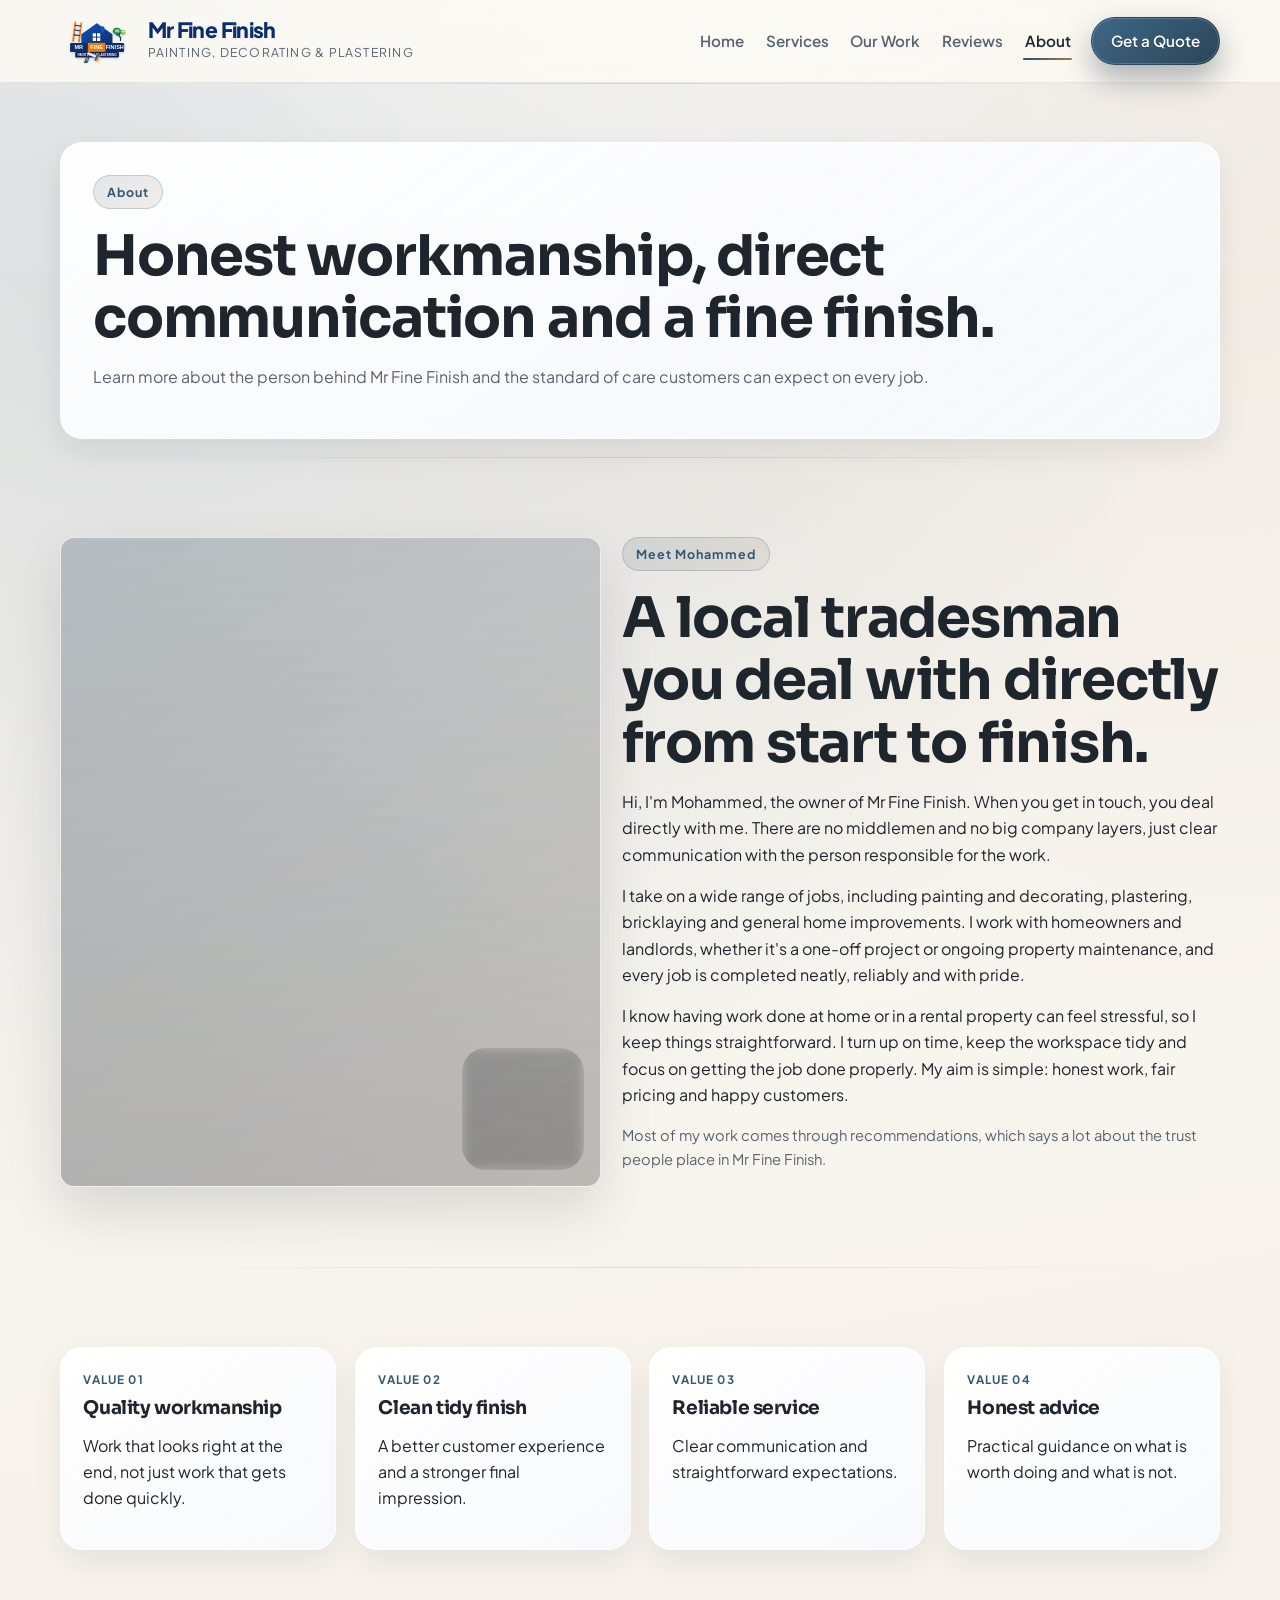
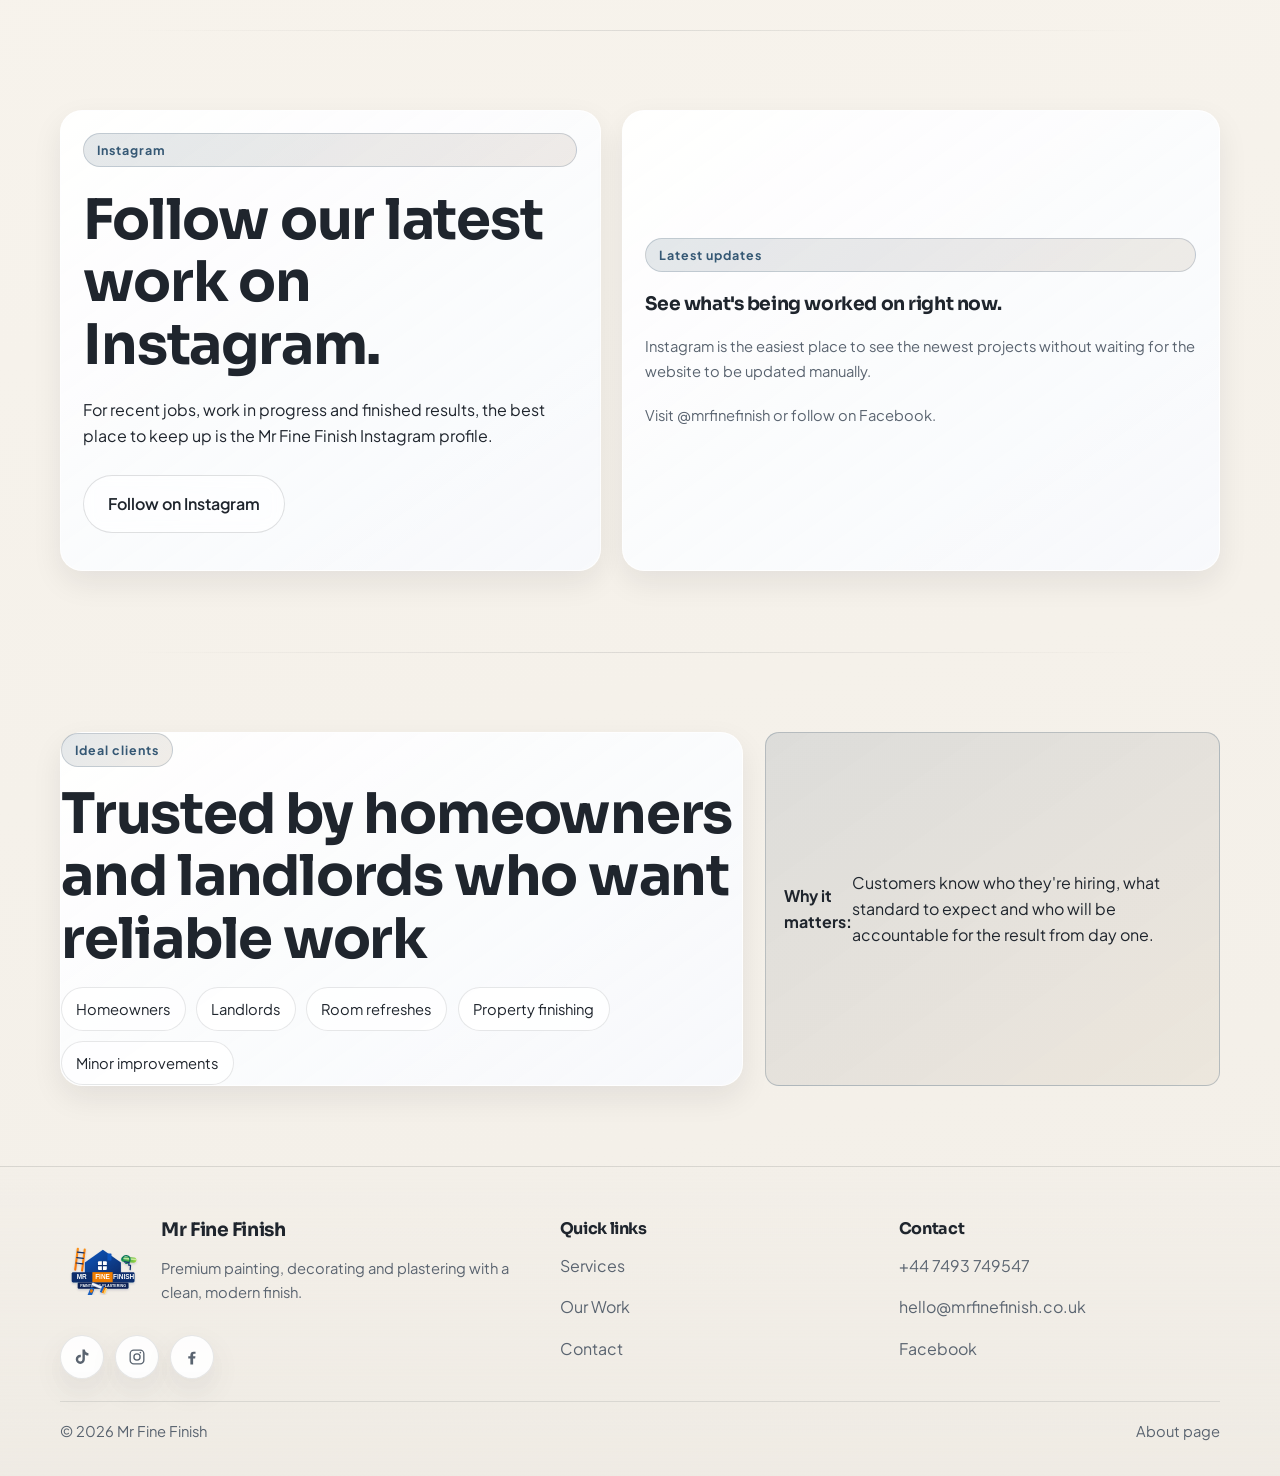
==== about.html @ 0e33746b "image, about, facebook" ====
<!DOCTYPE html>
<html lang="en-GB">
<head>
  <meta charset="UTF-8">
  <meta name="viewport" content="width=device-width, initial-scale=1.0">
  <title>About | Mr Fine Finish</title>
  <meta name="description" content="Meet Mohammed, the owner of Mr Fine Finish, and learn about the reliable, tidy approach behind the business.">
  <link rel="icon" href="assets/favicon.svg" type="image/svg+xml">
  <link rel="preconnect" href="https://fonts.googleapis.com">
  <link rel="preconnect" href="https://fonts.gstatic.com" crossorigin>
  <link href="https://fonts.googleapis.com/css2?family=Plus+Jakarta+Sans:wght@400;500;600;700;800&family=Sora:wght@600;700;800&display=swap" rel="stylesheet">
  <link rel="stylesheet" href="css/styles.css">
</head>
<body>
  <header class="topbar">
    <div class="container nav">
      <a class="brand" href="index.html"><img class="brand-logo" src="assets/logo-full.svg" alt="Mr Fine Finish logo"><span class="brand-copy"><span class="brand-mark" data-business-name>Mr Fine Finish</span><span class="brand-sub">Painting, decorating &amp; plastering</span></span></a>
      <button class="menu-toggle" data-menu-toggle aria-label="Open menu" aria-expanded="false">&#9776;</button>
      <nav class="nav-links" data-nav-links>
        <a href="index.html">Home</a>
        <a href="services.html">Services</a>
        <a href="work.html">Our Work</a>
        <a href="reviews.html">Reviews</a>
        <a class="active" href="about.html">About</a>
        <a class="button button-primary" href="contact.html">Get a Quote</a>
      </nav>
    </div>
  </header>

  <main>
    <section class="page-hero">
      <div class="container page-hero-panel hero-card">
        <div class="eyebrow">About</div>
        <h1>Honest workmanship, direct communication and a fine finish.</h1>
        <p>Learn more about the person behind Mr Fine Finish and the standard of care customers can expect on every job.</p>
      </div>
    </section>

    <section class="section">
      <div class="container split">
        <figure class="about-photo">
          <div class="about-photo-frame" role="img" aria-label="Mohammed from Mr Fine Finish working on an exterior property project"></div>
        </figure>
        <div>
          <div class="eyebrow">Meet Mohammed</div>
          <h2 class="display-title">A local tradesman you deal with directly from start to finish.</h2>
          <p>Hi, I&apos;m Mohammed, the owner of Mr Fine Finish. When you get in touch, you deal directly with me. There are no middlemen and no big company layers, just clear communication with the person responsible for the work.</p>
          <p>I take on a wide range of jobs, including painting and decorating, plastering, bricklaying and general home improvements. I work with homeowners and landlords, whether it&apos;s a one-off project or ongoing property maintenance, and every job is completed neatly, reliably and with pride.</p>
          <p>I know having work done at home or in a rental property can feel stressful, so I keep things straightforward. I turn up on time, keep the workspace tidy and focus on getting the job done properly. My aim is simple: honest work, fair pricing and happy customers.</p>
          <p class="small-text">Most of my work comes through recommendations, which says a lot about the trust people place in Mr Fine Finish.</p>
        </div>
      </div>
    </section>

    <section class="section">
      <div class="container grid-4">
        <article class="card"><div class="kicker">Value 01</div><h3>Quality workmanship</h3><p>Work that looks right at the end, not just work that gets done quickly.</p></article>
        <article class="card"><div class="kicker">Value 02</div><h3>Clean tidy finish</h3><p>A better customer experience and a stronger final impression.</p></article>
        <article class="card"><div class="kicker">Value 03</div><h3>Reliable service</h3><p>Clear communication and straightforward expectations.</p></article>
        <article class="card"><div class="kicker">Value 04</div><h3>Honest advice</h3><p>Practical guidance on what is worth doing and what is not.</p></article>
      </div>
    </section>

    <section class="section">
      <div class="container split">
        <div class="panel split-copy">
          <div class="eyebrow">Instagram</div>
          <h2 class="display-title">Follow our latest work on Instagram.</h2>
          <p>For recent jobs, work in progress and finished results, the best place to keep up is the Mr Fine Finish Instagram profile.</p>
          <p><a class="button button-secondary" data-instagram-link href="#" target="_blank" rel="noreferrer">Follow on Instagram</a></p>
        </div>
        <div class="panel split-copy">
          <div class="eyebrow">Latest updates</div>
          <h3>See what&apos;s being worked on right now.</h3>
          <p class="small-text">Instagram is the easiest place to see the newest projects without waiting for the website to be updated manually.</p>
          <p class="small-text"><a data-instagram-link href="#" target="_blank" rel="noreferrer">Visit @mrfinefinish</a> or <a data-facebook-link href="#" target="_blank" rel="noreferrer">follow on Facebook</a>.</p>
        </div>
      </div>
    </section>

    <section class="section">
      <div class="container split split-compact">
        <div class="panel">
          <div class="eyebrow">Ideal clients</div>
          <h2 class="display-title">Trusted by homeowners and landlords who want reliable work</h2>
          <div class="pill-list">
            <span class="pill">Homeowners</span>
            <span class="pill">Landlords</span>
            <span class="pill">Room refreshes</span>
            <span class="pill">Property finishing</span>
            <span class="pill">Minor improvements</span>
          </div>
        </div>
        <div class="notice notice-panel"><strong>Why it matters:</strong> Customers know who they&apos;re hiring, what standard to expect and who will be accountable for the result from day one.</div>
      </div>
    </section>
  </main>

  <footer class="footer">
    <div class="container">
      <div class="footer-grid">
        <div><div class="footer-brand"><img class="footer-logo" src="assets/logo-full.svg" alt="Mr Fine Finish logo"><div><h3 data-business-name>Mr Fine Finish</h3><p class="small-text" data-tagline></p></div></div><div class="footer-social" aria-label="Social media links"><a class="social-icon-link" data-tiktok-link href="#" target="_blank" rel="noreferrer" aria-label="TikTok"><svg viewBox="0 0 24 24" aria-hidden="true"><path d="M19.59 6.69a4.83 4.83 0 0 1-3.77-4.35V2h-3.2v13.15a2.89 2.89 0 1 1-2.89-2.89c.24 0 .47.03.69.08V9.07a6.08 6.08 0 0 0-.69-.04A6.09 6.09 0 1 0 15.82 15V8.54a8.04 8.04 0 0 0 4.77 1.57V6.9c-.34 0-.68-.07-1-.21Z"/></svg></a><a class="social-icon-link" data-instagram-link href="#" target="_blank" rel="noreferrer" aria-label="Instagram"><svg viewBox="0 0 24 24" aria-hidden="true"><path d="M7.75 2h8.5A5.76 5.76 0 0 1 22 7.75v8.5A5.76 5.76 0 0 1 16.25 22h-8.5A5.76 5.76 0 0 1 2 16.25v-8.5A5.76 5.76 0 0 1 7.75 2Zm-.2 1.8A3.75 3.75 0 0 0 3.8 7.55v8.9a3.75 3.75 0 0 0 3.75 3.75h8.9a3.75 3.75 0 0 0 3.75-3.75v-8.9a3.75 3.75 0 0 0-3.75-3.75h-8.9Zm8.95 1.35a1.1 1.1 0 1 1 0 2.2 1.1 1.1 0 0 1 0-2.2ZM12 7a5 5 0 1 1 0 10 5 5 0 0 1 0-10Zm0 1.8A3.2 3.2 0 1 0 12 15.2 3.2 3.2 0 0 0 12 8.8Z"/></svg></a><a class="social-icon-link" data-facebook-link href="#" target="_blank" rel="noreferrer" aria-label="Facebook"><svg viewBox="0 0 24 24" aria-hidden="true"><path d="M13.5 22v-8h2.7l.4-3h-3.1V9.1c0-.87.25-1.46 1.49-1.46H16.7V4.96c-.31-.04-1.36-.12-2.58-.12-2.55 0-4.29 1.56-4.29 4.42V11H7v3h2.83v8h3.67Z"/></svg></a></div></div>
        <div><h4>Quick links</h4><p><a href="services.html">Services</a></p><p><a href="work.html">Our Work</a></p><p><a href="contact.html">Contact</a></p></div>
        <div><h4>Contact</h4><p><a data-phone-link href="tel:+447493749547"><span data-phone-display></span></a></p><p><a data-email-link href="mailto:hello@mrfinefinish.co.uk"><span data-email></span></a></p><p><a data-facebook-link href="#" target="_blank" rel="noreferrer">Facebook</a></p></div>
      </div>
      <div class="footer-bottom"><span>&copy; <span data-current-year></span> <span data-business-name></span></span><span>About page</span></div>
    </div>
  </footer>
  <script src="js/site-data.js"></script>
  <script src="js/main.js"></script>
</body>
</html>
---- css/styles.css ----
:root {
  --bg: #f8f6f2;
  --bg-soft: #efebe4;
  --surface: rgba(255, 255, 255, 0.84);
  --surface-strong: #ffffff;
  --text: #1f252d;
  --muted: #5a6470;
  --line: rgba(31, 37, 45, 0.14);
  --line-strong: rgba(31, 37, 45, 0.24);
  --accent: #2f4e68;
  --accent-2: #9a7a55;
  --brand-blue: #0b2d6d;
  --brand-blue-bright: #0f57bf;
  --brand-orange: #ef7d00;
  --brand-green: #4ea647;
  --accent-soft: rgba(47, 78, 104, 0.12);
  --glow: rgba(47, 78, 104, 0.22);
  --shadow: 0 24px 54px rgba(23, 28, 35, 0.13);
  --shadow-soft: 0 12px 30px rgba(23, 28, 35, 0.08);
  --radius: 22px;
  --max: 1160px;
}

* { box-sizing: border-box; }

html { scroll-behavior: smooth; }

body {
  margin: 0;
  font-family: "Plus Jakarta Sans", "Segoe UI", Arial, sans-serif;
  color: var(--text);
  background:
    radial-gradient(circle at 10% 6%, rgba(47, 78, 104, 0.16), transparent 35%),
    radial-gradient(circle at 92% 2%, rgba(154, 122, 85, 0.12), transparent 30%),
    linear-gradient(170deg, #fcfaf7 0%, #f7f3ec 46%, #f3efe8 100%);
  line-height: 1.64;
  -webkit-font-smoothing: antialiased;
  text-rendering: optimizeLegibility;
  overflow-x: clip;
}

body::before {
  content: "";
  position: fixed;
  inset: -25% -5% auto;
  height: 55vh;
  background: radial-gradient(circle at 50% 0%, rgba(255, 255, 255, 0.65), rgba(255, 255, 255, 0));
  pointer-events: none;
  z-index: -1;
}

img { max-width: 100%; display: block; }

a {
  color: inherit;
  text-decoration: none;
  transition: color 0.22s ease;
}

a[href] {
  text-decoration-color: rgba(47, 78, 104, 0.48);
  text-underline-offset: 0.18em;
}

h1, h2, h3, h4 {
  margin: 0 0 0.9rem;
  line-height: 1.12;
  letter-spacing: -0.022em;
  font-family: "Sora", "Plus Jakarta Sans", "Segoe UI", Arial, sans-serif;
}

p { margin: 0 0 0.95rem; }

button,
.button {
  font: inherit;
  font-weight: 600;
  border: 0;
  cursor: pointer;
  border-radius: 999px;
  padding: 0.92rem 1.5rem;
  min-height: 48px;
  display: inline-flex;
  align-items: center;
  justify-content: center;
  gap: 0.48rem;
  position: relative;
  isolation: isolate;
  transition: transform 0.24s cubic-bezier(0.22, 1, 0.36, 1), background-color 0.22s ease, color 0.22s ease, border-color 0.22s ease, box-shadow 0.25s ease;
}

button::after,
.button::after {
  content: "";
  position: absolute;
  inset: 1px;
  border-radius: inherit;
  background: linear-gradient(145deg, rgba(255, 255, 255, 0.26), rgba(255, 255, 255, 0));
  opacity: 0;
  transition: opacity 0.25s ease;
  z-index: -1;
}

button:hover,
.button:hover {
  transform: translateY(-3px);
  box-shadow: 0 14px 26px rgba(16, 25, 42, 0.16);
}

button:hover::after,
.button:hover::after {
  opacity: 1;
}

button:active,
.button:active {
  transform: translateY(-1px);
}

button:focus-visible,
.button:focus-visible,
a:focus-visible,
input:focus-visible,
select:focus-visible,
textarea:focus-visible {
  outline: 2px solid var(--accent);
  outline-offset: 2px;
}

.button-primary {
  color: #f8fbff;
  background: linear-gradient(135deg, #355874 0%, #2f4e68 56%, #29445a 100%);
  box-shadow: 0 14px 30px rgba(47, 78, 104, 0.32);
}

.button-primary:hover {
  box-shadow: 0 18px 34px rgba(47, 78, 104, 0.4);
}

.button-secondary {
  color: var(--text);
  border: 1px solid var(--line);
  background: rgba(255, 255, 255, 0.66);
  backdrop-filter: blur(8px);
}

.button-secondary:hover {
  border-color: var(--line-strong);
  background: rgba(255, 255, 255, 0.94);
}

.container {
  width: min(calc(100% - 2rem), var(--max));
  margin: 0 auto;
}

.section {
  padding: 5rem 0;
  position: relative;
}

.section-tight { padding: 3.1rem 0; }

.section + .section::before,
.section-tight + .section::before,
.page-hero + .section::before {
  content: "";
  position: absolute;
  top: 0;
  left: 50%;
  transform: translateX(-50%);
  width: min(1040px, calc(100% - 2.25rem));
  height: 1px;
  background: linear-gradient(90deg, rgba(17, 24, 36, 0), rgba(17, 24, 36, 0.11), rgba(17, 24, 36, 0));
}

.eyebrow {
  display: inline-flex;
  align-items: center;
  padding: 0.35rem 0.8rem;
  border-radius: 999px;
  background: linear-gradient(135deg, rgba(47, 78, 104, 0.13), rgba(154, 122, 85, 0.13));
  border: 1px solid rgba(47, 78, 104, 0.2);
  color: #355874;
  font-size: 0.78rem;
  font-weight: 700;
  letter-spacing: 0.08em;
  margin-bottom: 1rem;
}

.section-head {
  max-width: 760px;
  margin-bottom: 2.35rem;
}

.section-head h1,
.section-head h2,
.page-hero h1,
.hero-copy h1,
.display-title {
  font-size: clamp(2.05rem, 5vw, 3.5rem);
}

.hero-copy h1 { font-size: clamp(2.3rem, 6vw, 4.2rem); }

.section-head p,
.hero-copy p,
.page-hero p,
.small-text {
  color: var(--muted);
}

.topbar {
  border-bottom: 1px solid rgba(17, 24, 36, 0.08);
  background: rgba(253, 250, 245, 0.82);
  backdrop-filter: blur(14px);
  position: sticky;
  top: 0;
  z-index: 30;
}

.nav {
  min-height: 82px;
  display: flex;
  align-items: center;
  justify-content: space-between;
  gap: 0.9rem;
  position: relative;
}

.brand {
  display: inline-flex;
  align-items: center;
  gap: 0.85rem;
}

.brand-logo {
  width: clamp(56px, 6vw, 74px);
  height: auto;
  flex: 0 0 auto;
}

.brand-copy {
  display: flex;
  flex-direction: column;
  gap: 0.15rem;
}

.brand-mark {
  font-size: 1.32rem;
  font-weight: 800;
  line-height: 1;
  letter-spacing: -0.03em;
  color: var(--brand-blue);
}

.brand-sub {
  color: var(--muted);
  font-size: 0.76rem;
  text-transform: uppercase;
  letter-spacing: 0.1em;
}

.nav-links {
  display: flex;
  align-items: center;
  gap: 1.15rem;
}

.nav-links .button-primary {
  padding-inline: 1.2rem;
  color: #fefefe;
  border: 1px solid rgba(23, 36, 50, 0.38);
  background: linear-gradient(140deg, #3f6786 0%, #34566f 52%, #2a455a 100%);
  box-shadow: 0 14px 30px rgba(24, 39, 53, 0.35), 0 0 0 1px rgba(255, 255, 255, 0.18) inset;
  text-shadow: 0 1px 1px rgba(10, 16, 24, 0.32);
  transition: transform 0.2s cubic-bezier(0.22, 1, 0.36, 1), background-color 0.18s ease, box-shadow 0.2s ease, border-color 0.18s ease;
}

.nav-links .button-primary:hover,
.nav-links .button-primary:focus-visible {
  border-color: rgba(23, 36, 50, 0.5);
  background: linear-gradient(140deg, #467293 0%, #39607b 55%, #2f4f67 100%);
  box-shadow: 0 18px 34px rgba(24, 39, 53, 0.42), 0 0 0 1px rgba(255, 255, 255, 0.24) inset;
}

.nav-links a {
  color: var(--muted);
  font-size: 0.95rem;
  font-weight: 600;
  padding: 0.3rem 0.1rem;
  position: relative;
}

.nav-links a:not(.button)::after,
.footer a::after,
.embed-note a::after {
  content: "";
  position: absolute;
  left: 0;
  right: 0;
  bottom: -0.1rem;
  height: 2px;
  border-radius: 999px;
  background: linear-gradient(90deg, var(--accent), var(--accent-2));
  transform: scaleX(0);
  transform-origin: left;
  transition: transform 0.28s cubic-bezier(0.22, 1, 0.36, 1);
}

.nav-links a:not(.button):hover::after,
.nav-links a.active:not(.button)::after,
.footer a:hover::after,
.embed-note a:hover::after {
  transform: scaleX(1);
}

.nav-links a:hover,
.nav-links a.active {
  color: var(--text);
}

.menu-toggle {
  display: none;
  background: rgba(255, 255, 255, 0.74);
  border: 1px solid var(--line);
  width: 46px;
  height: 46px;
  border-radius: 50%;
  font-size: 1.35rem;
}

.hero {
  padding: 4.25rem 0 3rem;
  position: relative;
}

.hero::after {
  content: "";
  position: absolute;
  inset: auto 0 -35px;
  height: 60px;
  background: linear-gradient(180deg, rgba(252, 249, 243, 0) 0%, rgba(243, 238, 230, 0.85) 100%);
  pointer-events: none;
}

.hero-grid {
  display: grid;
  gap: 1.35rem;
  grid-template-columns: 1.15fr 0.85fr;
  align-items: stretch;
}

.hero-card,
.panel,
.card,
.service-card,
.review-card,
.contact-card,
.stat-card,
.work-card,
.social-card {
  background: linear-gradient(145deg, rgba(255, 255, 255, 0.95), rgba(247, 250, 255, 0.84));
  border: 1px solid rgba(255, 255, 255, 0.75);
  border-radius: var(--radius);
  box-shadow: var(--shadow-soft);
  backdrop-filter: blur(10px);
  transition: transform 0.35s cubic-bezier(0.22, 1, 0.36, 1), box-shadow 0.35s ease, border-color 0.3s ease;
}

.panel,
.card,
.service-card,
.review-card,
.contact-card,
.stat-card,
.work-card,
.social-card,
.trust-item,
.notice {
  will-change: transform;
}

.panel:hover,
.card:hover,
.service-card:hover,
.review-card:hover,
.contact-card:hover,
.stat-card:hover,
.work-card:hover,
.social-card:hover,
.trust-item:hover {
  transform: translateY(-6px);
  box-shadow: var(--shadow);
  border-color: rgba(47, 78, 104, 0.28);
}

.hero-card { padding: clamp(1.5rem, 3vw, 2.6rem); }
.hero-copy { max-width: 680px; }

.hero-card-main {
  background:
    radial-gradient(circle at 90% 12%, rgba(15, 87, 191, 0.12), transparent 22%),
    linear-gradient(145deg, rgba(255, 255, 255, 0.97), rgba(247, 250, 255, 0.9));
}

.hero-actions {
  display: flex;
  flex-wrap: wrap;
  gap: 0.85rem;
  margin-top: 1.35rem;
}

.hero-meta {
  display: grid;
  grid-template-columns: repeat(3, 1fr);
  gap: 1rem;
  margin-top: 1.75rem;
}

.hero-meta div {
  padding-top: 0.95rem;
  border-top: 1px solid rgba(17, 24, 36, 0.09);
}

.hero-meta strong { display: block; font-size: 1rem; }

.hero-visual {
  overflow: hidden;
  min-height: 100%;
  padding: 1rem;
  position: relative;
}

.hero-visual::before {
  content: "";
  position: absolute;
  width: 220px;
  height: 220px;
  top: -84px;
  right: -68px;
  border-radius: 50%;
  background: radial-gradient(circle, rgba(47, 78, 104, 0.2), rgba(47, 78, 104, 0));
  pointer-events: none;
}

.hero-visual-inner {
  min-height: 100%;
  border-radius: calc(var(--radius) - 9px);
  padding: 1.2rem;
  background:
    linear-gradient(150deg, rgba(47, 78, 104, 0.22), rgba(154, 122, 85, 0.14) 42%, rgba(255, 255, 255, 0.45)),
    linear-gradient(145deg, #dce6ee 0%, #eef2f4 42%, #d8e0e6 100%);
  display: flex;
  flex-direction: column;
  justify-content: flex-end;
  position: relative;
  overflow: hidden;
}

.hero-brand-lockup {
  display: grid;
  gap: 1.2rem;
  align-content: end;
  min-height: 100%;
}

.hero-logo-frame {
  padding: clamp(1rem, 2vw, 1.35rem);
  border-radius: calc(var(--radius) - 8px);
  background: rgba(255, 255, 255, 0.76);
  border: 1px solid rgba(255, 255, 255, 0.72);
  box-shadow: 0 20px 38px rgba(11, 45, 109, 0.14);
}

.hero-logo {
  width: min(100%, 420px);
  margin: 0 auto;
}

.hero-visual-copy {
  display: grid;
  gap: 0.8rem;
  color: var(--brand-blue);
}

.hero-visual-copy p {
  margin: 0;
  color: rgba(11, 45, 109, 0.8);
}

.hero-highlights {
  display: flex;
  flex-wrap: wrap;
  gap: 0.6rem;
}

.hero-highlights span {
  padding: 0.52rem 0.82rem;
  border-radius: 999px;
  background: rgba(255, 255, 255, 0.84);
  border: 1px solid rgba(11, 45, 109, 0.11);
  font-size: 0.84rem;
  font-weight: 700;
}

.hero-visual-inner::after {
  content: "";
  position: absolute;
  inset: 0;
  background: linear-gradient(120deg, rgba(255, 255, 255, 0) 42%, rgba(255, 255, 255, 0.35) 52%, rgba(255, 255, 255, 0) 62%);
  transform: translateX(-120%);
  animation: sheen 11s ease-in-out infinite;
  pointer-events: none;
}

@keyframes sheen {
  0%, 72%, 100% { transform: translateX(-120%); }
  82% { transform: translateX(120%); }
}

.badge-row,
.trust-strip {
  display: grid;
  grid-template-columns: repeat(3, 1fr);
  gap: 1rem;
}

.stat-card,
.trust-item {
  padding: 1rem 1.1rem;
}

.trust-item strong,
.stat-card strong { display: block; margin-bottom: 0.25rem; }

.grid-3,
.grid-4,
.services-grid,
.reviews-grid,
.work-grid,
.contact-grid,
.social-grid {
  display: grid;
  gap: 1.18rem;
}

.grid-3,
.reviews-grid,
.social-grid { grid-template-columns: repeat(3, 1fr); }

.social-grid-two { grid-template-columns: repeat(2, 1fr); }

.grid-4,
.services-grid { grid-template-columns: repeat(4, 1fr); }

.work-grid { grid-template-columns: repeat(3, 1fr); }
.contact-grid { grid-template-columns: 0.95fr 1.05fr; }

.card,
.service-card,
.review-card,
.work-card,
.social-card,
.contact-card {
  padding: 1.4rem;
}

.card h3,
.service-card h3,
.review-card h3,
.contact-card h3,
.social-card h3 { margin-top: 0; }

.kicker {
  color: #355874;
  text-transform: uppercase;
  font-size: 0.73rem;
  font-weight: 700;
  letter-spacing: 0.1em;
  margin-bottom: 0.5rem;
}

.photo-placeholder,
.work-image {
  min-height: 260px;
  border-radius: calc(var(--radius) - 10px);
  background:
    linear-gradient(160deg, rgba(47, 78, 104, 0.22), rgba(154, 122, 85, 0.14), rgba(255, 255, 255, 0.16)),
    linear-gradient(145deg, #ced9e2 0%, #e8edf1 45%, #c4d0d9 100%);
  position: relative;
  overflow: hidden;
}

.photo-placeholder::before,
.work-image::before {
  content: "";
  position: absolute;
  inset: 0;
  background: linear-gradient(120deg, rgba(255, 255, 255, 0) 15%, rgba(255, 255, 255, 0.25) 50%, rgba(255, 255, 255, 0) 85%);
  transform: translateX(-130%);
  transition: transform 1.2s cubic-bezier(0.22, 1, 0.36, 1);
}

.photo-placeholder:hover::before,
.work-image:hover::before {
  transform: translateX(130%);
}

.photo-placeholder::after,
.work-image::after {
  content: "";
  position: absolute;
  inset: 12% auto auto 12%;
  width: 60%;
  height: 60%;
  border: 1px solid rgba(255, 255, 255, 0.52);
  border-radius: 20px;
}

.about-photo {
  margin: 0;
  height: 100%;
}

.about-photo-frame {
  min-height: 540px;
  height: 100%;
  border-radius: calc(var(--radius) - 8px);
  border: 1px solid rgba(255, 255, 255, 0.72);
  box-shadow: var(--shadow);
  background:
    linear-gradient(180deg, rgba(17, 24, 36, 0.08), rgba(17, 24, 36, 0.24)),
    linear-gradient(145deg, rgba(47, 78, 104, 0.18), rgba(154, 122, 85, 0.08)),
    url("../assets/about-mohammed.jpg");
  background-size: cover;
  background-position: 26% center;
  overflow: hidden;
  position: relative;
}

.about-photo-frame::after {
  content: "";
  position: absolute;
  inset: auto 1rem 1rem auto;
  width: 120px;
  height: 120px;
  border-radius: 24px;
  border: 1px solid rgba(255, 255, 255, 0.32);
  background: linear-gradient(145deg, rgba(255, 255, 255, 0.14), rgba(255, 255, 255, 0));
  backdrop-filter: blur(6px);
}

.split {
  display: grid;
  grid-template-columns: 0.95fr 1.05fr;
  gap: 1.35rem;
  align-items: center;
}

.split > .panel {
  height: 100%;
}

.split-copy {
  display: flex;
  flex-direction: column;
  justify-content: center;
  gap: 0.35rem;
  padding: 1.4rem;
}

.split-copy .button {
  align-self: flex-start;
  margin-top: 0.3rem;
}

.split-compact {
  grid-template-columns: 1.2fr 0.8fr;
  align-items: stretch;
}

.notice-panel {
  min-height: 100%;
  display: flex;
  align-items: center;
}

.embed-box {
  padding: 1rem;
  border: 1px dashed rgba(17, 24, 36, 0.18);
  border-radius: calc(var(--radius) - 8px);
  background: rgba(255, 255, 255, 0.7);
  min-height: 120px;
  transition: border-color 0.25s ease, background-color 0.25s ease;
}

.panel:hover .embed-box,
.social-card:hover .embed-box {
  border-color: rgba(47, 78, 104, 0.34);
  background: rgba(255, 255, 255, 0.92);
}

.embed-box iframe,
.embed-box blockquote,
.embed-box div {
  max-width: 100% !important;
}

.embed-note {
  font-size: 0.9rem;
  color: var(--muted);
  margin-top: 0.75rem;
  position: relative;
}

.embed-note a {
  position: relative;
}

.instagram-feed {
  display: grid;
  gap: 0.85rem;
}

.instagram-feed .instagram-media {
  margin: 0 auto !important;
  max-width: 540px !important;
  min-width: 0 !important;
  width: 100% !important;
}

[data-instagram-fallback][hidden] {
  display: none !important;
}

.fallback-grid {
  display: grid;
  gap: 0.9rem;
  grid-template-columns: repeat(3, 1fr);
  margin-top: 1rem;
}

.fallback-card {
  background: rgba(247, 251, 255, 0.88);
  border: 1px solid rgba(17, 24, 36, 0.08);
  border-radius: 16px;
  padding: 0.95rem;
}

.list-clean {
  list-style: none;
  padding: 0;
  margin: 1rem 0 0;
}

.list-clean li {
  padding: 0.55rem 0;
  border-bottom: 1px solid rgba(17, 24, 36, 0.08);
}

.pill-list {
  display: flex;
  gap: 0.65rem;
  flex-wrap: wrap;
  margin-top: 1rem;
}

.pill {
  border: 1px solid rgba(17, 24, 36, 0.1);
  border-radius: 999px;
  padding: 0.56rem 0.9rem;
  font-size: 0.92rem;
  background: rgba(255, 255, 255, 0.85);
  transition: transform 0.25s ease, border-color 0.25s ease, background-color 0.25s ease;
}

.pill:hover {
  transform: translateY(-2px);
  border-color: rgba(47, 78, 104, 0.32);
  background: rgba(255, 255, 255, 1);
}

.page-hero {
  padding: 3.7rem 0 1.15rem;
  position: relative;
}

.page-hero::before {
  content: "";
  position: absolute;
  inset: 0 auto auto 50%;
  transform: translateX(-50%);
  width: min(860px, calc(100% - 2rem));
  height: 1px;
  background: linear-gradient(90deg, rgba(17, 24, 36, 0), rgba(17, 24, 36, 0.12), rgba(17, 24, 36, 0));
}

.page-hero-panel { padding: 2rem; }

.quote-band {
  padding: 2.4rem;
  text-align: center;
  background:
    radial-gradient(circle at 15% 20%, rgba(47, 78, 104, 0.14), transparent 35%),
    radial-gradient(circle at 85% 25%, rgba(154, 122, 85, 0.12), transparent 35%),
    linear-gradient(145deg, rgba(255, 255, 255, 0.96), rgba(248, 244, 238, 0.9));
}

.form {
  display: grid;
  gap: 0.95rem;
}

.form-row {
  display: grid;
  gap: 0.95rem;
  grid-template-columns: repeat(2, 1fr);
}

label {
  display: grid;
  gap: 0.45rem;
  font-weight: 600;
  font-size: 0.95rem;
}

input,
textarea,
select {
  width: 100%;
  border-radius: 14px;
  border: 1px solid rgba(17, 24, 36, 0.14);
  padding: 0.9rem 0.95rem;
  font: inherit;
  background: #fff;
  transition: border-color 0.2s ease, box-shadow 0.2s ease;
}

input:hover,
textarea:hover,
select:hover {
  border-color: rgba(17, 24, 36, 0.24);
}

input:focus,
textarea:focus,
select:focus {
  border-color: rgba(47, 78, 104, 0.48);
  box-shadow: 0 0 0 3px rgba(47, 78, 104, 0.16);
}

textarea {
  min-height: 150px;
  resize: vertical;
}

.small-text { font-size: 0.92rem; }

.footer {
  padding: 3.35rem 0 2.05rem;
  border-top: 1px solid rgba(17, 24, 36, 0.1);
  background: linear-gradient(180deg, rgba(242, 238, 232, 0.45), rgba(238, 234, 227, 0.82));
}

.footer-grid {
  display: grid;
  gap: 1.1rem;
  grid-template-columns: 1.2fr 0.8fr 0.8fr;
}

.footer h3,
.footer h4 { margin-top: 0; }

.footer-brand {
  display: flex;
  align-items: center;
  gap: 0.95rem;
}

.footer-logo {
  width: 86px;
  height: auto;
  flex: 0 0 auto;
}

.footer a {
  color: var(--muted);
  position: relative;
}

.footer a:hover { color: var(--text); }

.footer-social {
  display: flex;
  gap: 0.7rem;
  margin-top: 1rem;
}

.social-icon-link {
  width: 44px;
  height: 44px;
  border-radius: 50%;
  border: 1px solid rgba(17, 24, 36, 0.1);
  background: rgba(255, 255, 255, 0.9);
  display: inline-flex;
  align-items: center;
  justify-content: center;
  color: var(--brand-blue);
  box-shadow: var(--shadow-soft);
  transition: transform 0.25s ease, border-color 0.25s ease, background-color 0.25s ease, box-shadow 0.25s ease;
}

.social-icon-link::after {
  display: none;
}

.social-icon-link:hover {
  transform: translateY(-2px);
  border-color: rgba(47, 78, 104, 0.28);
  background: #fff;
  box-shadow: 0 16px 26px rgba(23, 28, 35, 0.14);
}

.social-icon-link svg {
  width: 18px;
  height: 18px;
  fill: currentColor;
}

.footer-bottom {
  margin-top: 1.35rem;
  padding-top: 1.1rem;
  border-top: 1px solid rgba(17, 24, 36, 0.1);
  display: flex;
  justify-content: space-between;
  gap: 1rem;
  color: var(--muted);
  font-size: 0.92rem;
}

.notice {
  padding: 1rem 1.1rem;
  border-radius: 14px;
  background: linear-gradient(145deg, rgba(47, 78, 104, 0.12), rgba(154, 122, 85, 0.08));
  border: 1px solid rgba(47, 78, 104, 0.26);
}

.center { text-align: center; }

.reveal {
  opacity: 0;
  transform: translate3d(0, calc(22px + var(--parallax-y, 0px)), 0) scale(0.985);
  transition-property: opacity, transform, filter;
  transition-duration: 0.75s;
  transition-timing-function: cubic-bezier(0.22, 1, 0.36, 1);
  transition-delay: var(--reveal-delay, 0ms);
  filter: saturate(0.94) blur(0.5px);
  will-change: opacity, transform;
}

.reveal.is-visible {
  opacity: 1;
  transform: translate3d(0, var(--parallax-y, 0px), 0) scale(1);
  filter: saturate(1) blur(0);
}

.reveal-soft {
  opacity: 0;
  transform: translate3d(0, calc(14px + var(--parallax-y, 0px)), 0);
  transition: opacity 0.55s ease, transform 0.55s ease;
  transition-delay: var(--reveal-delay, 0ms);
}

.reveal-soft.is-visible {
  opacity: 1;
  transform: translate3d(0, var(--parallax-y, 0px), 0);
}

@media (max-width: 980px) {
  .hero-grid,
  .split,
  .contact-grid,
  .footer-grid,
  .grid-4,
  .services-grid,
  .grid-3,
  .reviews-grid,
  .work-grid,
  .social-grid,
  .badge-row,
  .trust-strip {
    grid-template-columns: 1fr 1fr;
  }

  .hero-meta { grid-template-columns: 1fr; }

  .section {
    padding: 4.35rem 0;
  }
}

@media (max-width: 760px) {
  .container { width: min(calc(100% - 1.3rem), var(--max)); }
  .nav { min-height: 72px; }
  .brand-mark { font-size: 1.2rem; }
  .brand-sub { font-size: 0.74rem; }
  .brand { gap: 0.6rem; }
  .brand-logo { width: 52px; }
  .menu-toggle { display: inline-flex; align-items: center; justify-content: center; }

  .nav-links {
    display: none;
    position: absolute;
    left: 0.65rem;
    right: 0.65rem;
    top: calc(100% + 0.55rem);
    background: rgba(249, 252, 255, 0.99);
    border: 1px solid rgba(17, 24, 36, 0.08);
    border-radius: 18px;
    box-shadow: var(--shadow-soft);
    padding: 0.85rem;
    flex-direction: column;
    align-items: stretch;
    gap: 0.2rem;
  }

  .nav-links a {
    font-size: 1rem;
    padding: 0.75rem 0.4rem;
  }

  .nav-links.open { display: flex; }
  .nav-links .button { width: 100%; margin-top: 0.4rem; }

  .hero-grid,
  .split,
  .contact-grid,
  .footer-grid,
  .grid-4,
  .services-grid,
  .grid-3,
  .reviews-grid,
  .work-grid,
  .social-grid,
  .badge-row,
  .trust-strip,
  .fallback-grid,
  .form-row {
    grid-template-columns: 1fr;
  }

  .hero,
  .page-hero { padding-top: 2.35rem; }

  .section { padding: 3.45rem 0; }

  .page-hero-panel,
  .quote-band,
  .card,
  .split-copy,
  .service-card,
  .review-card,
  .work-card,
  .social-card,
  .contact-card,
  .hero-card { padding: 1.24rem; }

  .hero-actions .button { width: 100%; }
  .about-photo-frame {
    min-height: 420px;
    background-position: 22% center;
  }
  .footer-brand { align-items: flex-start; }
  .footer-logo { width: 72px; }
  .footer-bottom { flex-direction: column; }

  .panel:hover,
  .card:hover,
  .service-card:hover,
  .review-card:hover,
  .contact-card:hover,
  .stat-card:hover,
  .work-card:hover,
  .social-card:hover,
  .trust-item:hover {
    transform: translateY(-2px);
  }

  .reveal {
    transform: translate3d(0, 14px, 0);
    transition-duration: 0.58s;
  }
}

@media (prefers-reduced-motion: reduce) {
  html { scroll-behavior: auto; }

  *,
  *::before,
  *::after {
    animation-duration: 0.01ms !important;
    animation-iteration-count: 1 !important;
    transition-duration: 0.01ms !important;
    scroll-behavior: auto !important;
  }

  .reveal,
  .reveal-soft,
  .reveal.is-visible,
  .reveal-soft.is-visible {
    opacity: 1;
    transform: none;
    filter: none;
  }
}
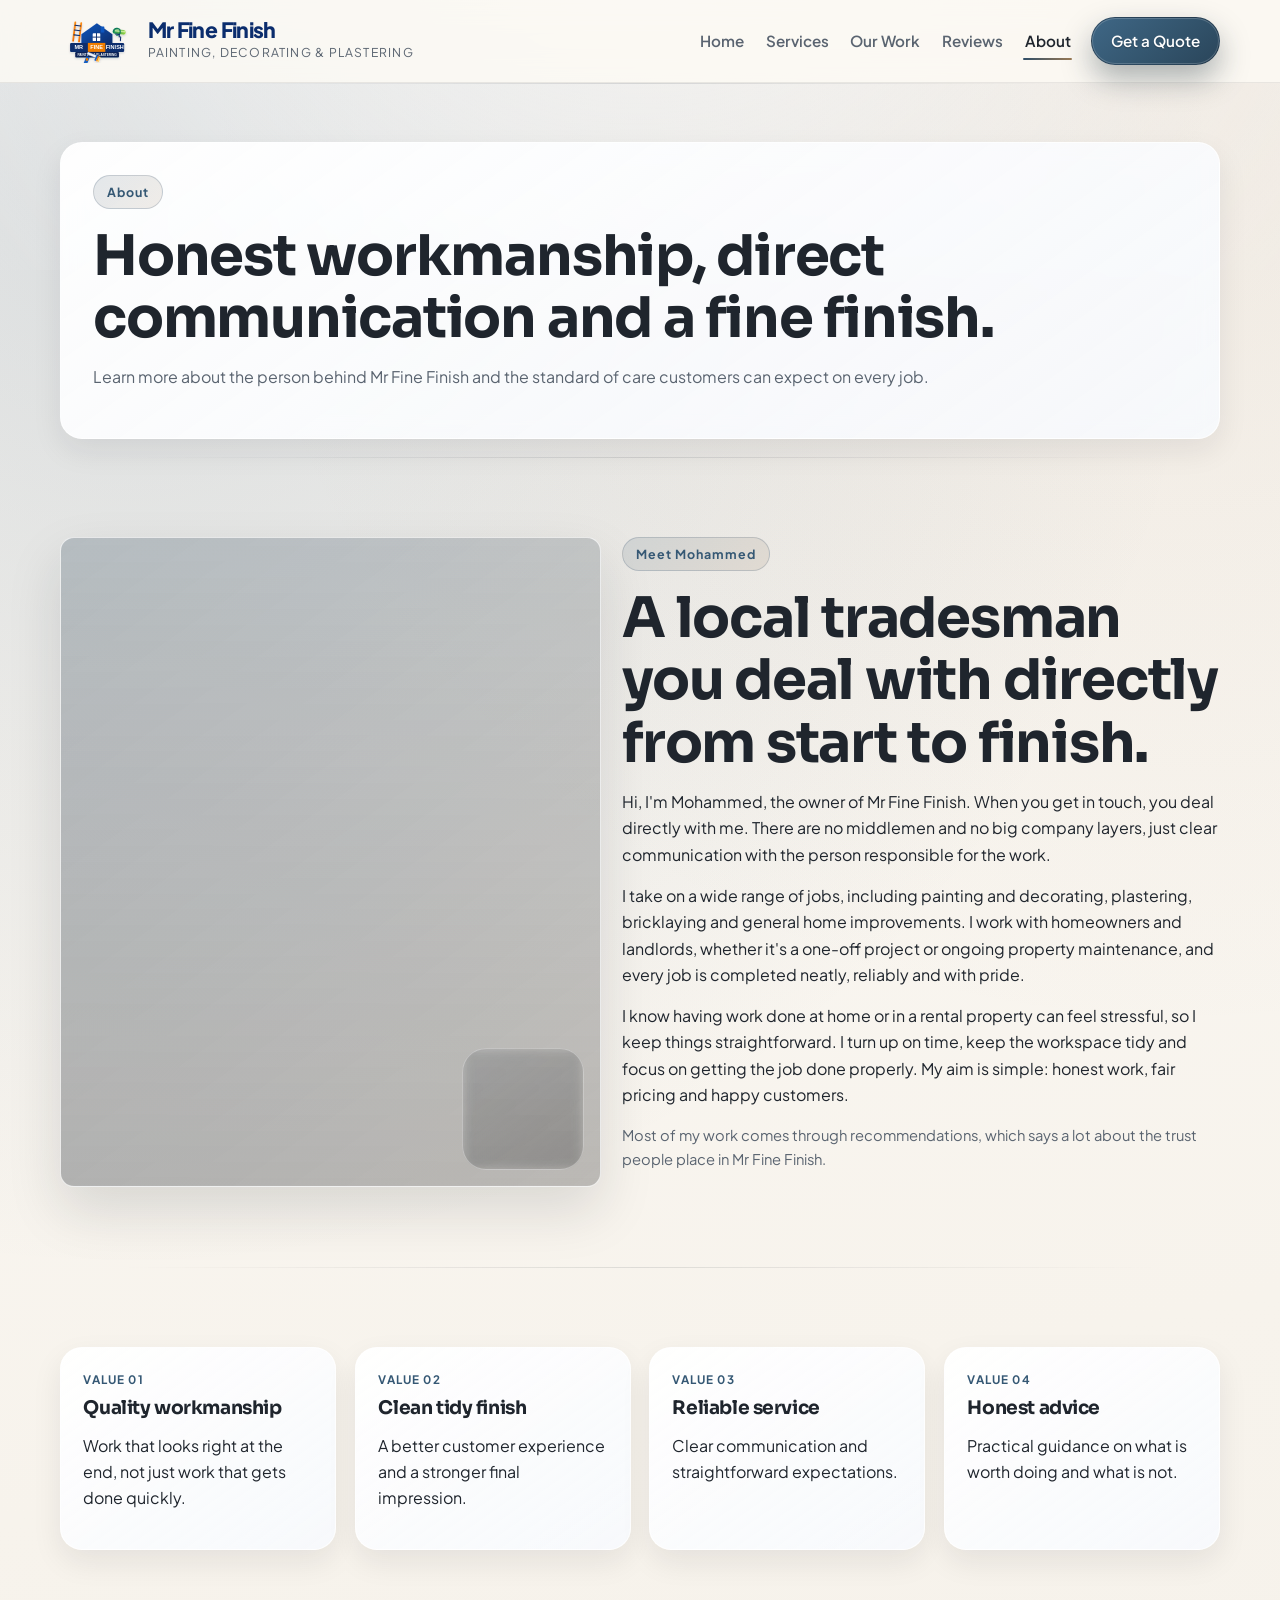
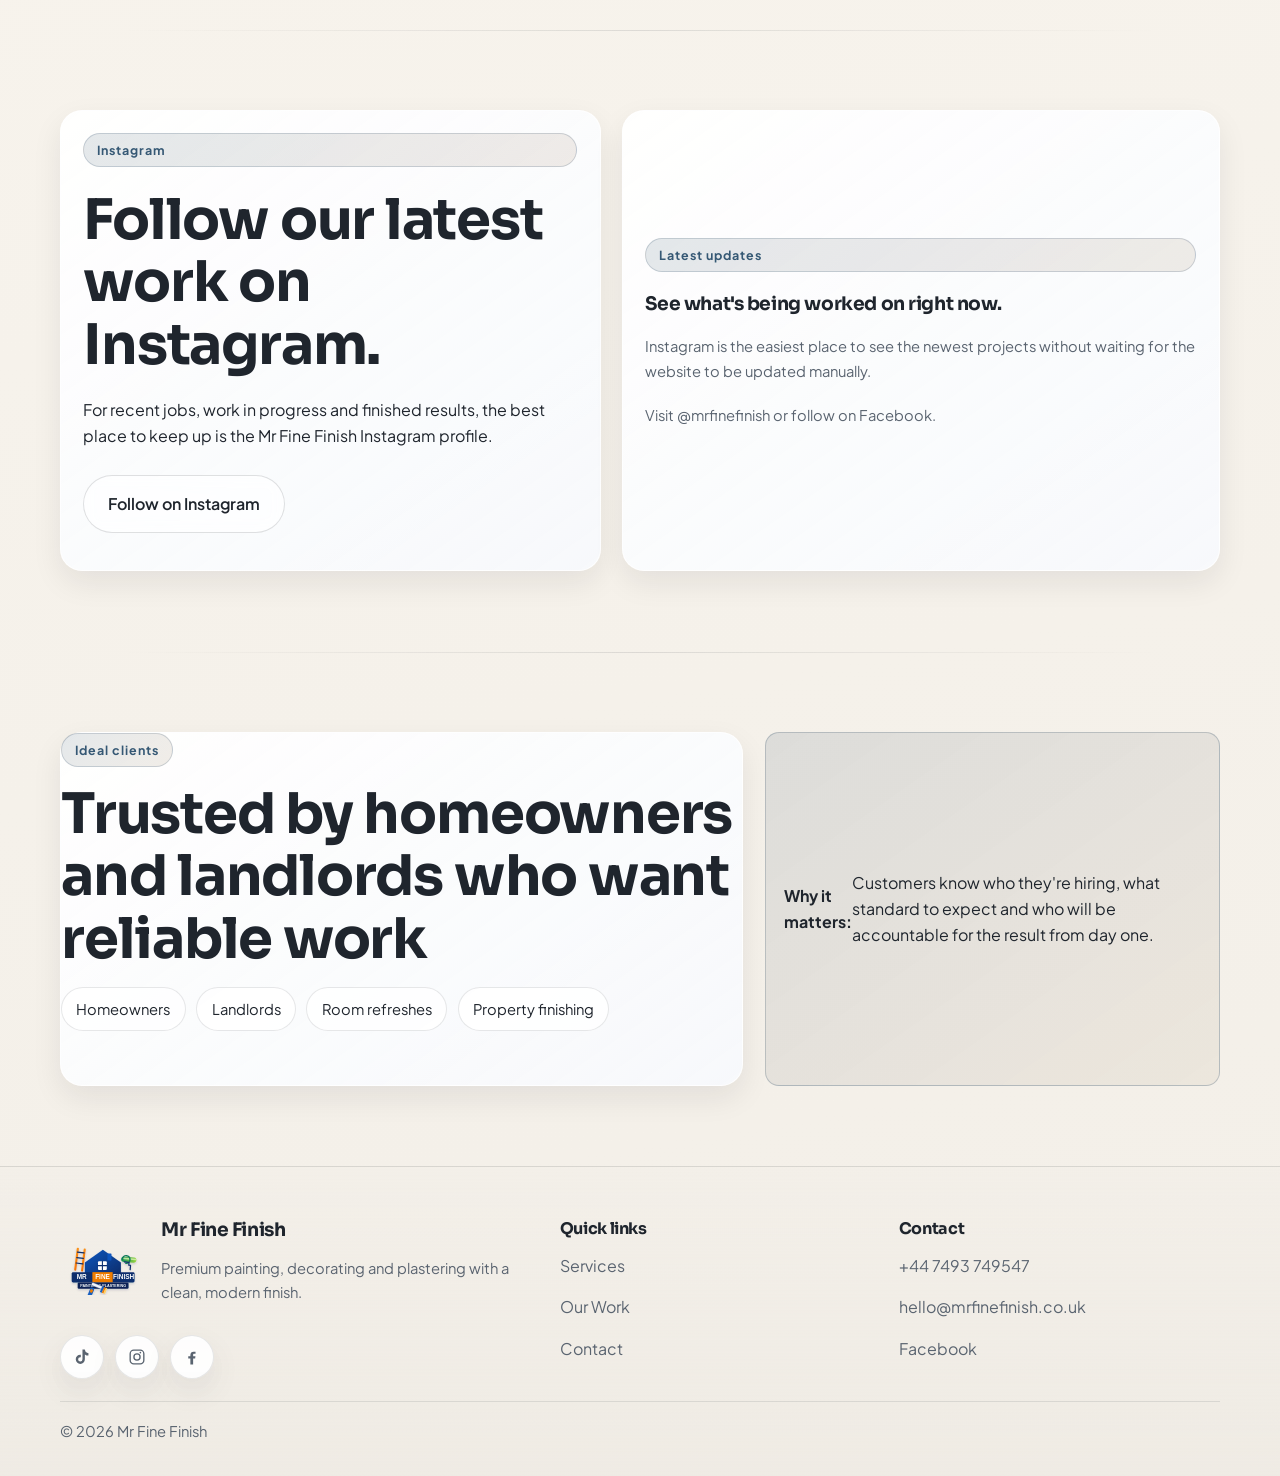
==== commit 6ddd3e2b: "update" ====
--- a/about.html
+++ b/about.html
@@ -103,7 +103,7 @@
         <div><h4>Quick links</h4><p><a href="services.html">Services</a></p><p><a href="work.html">Our Work</a></p><p><a href="contact.html">Contact</a></p></div>
         <div><h4>Contact</h4><p><a data-phone-link href="tel:+447493749547"><span data-phone-display></span></a></p><p><a data-email-link href="mailto:hello@mrfinefinish.co.uk"><span data-email></span></a></p><p><a data-facebook-link href="#" target="_blank" rel="noreferrer">Facebook</a></p></div>
       </div>
-      <div class="footer-bottom"><span>&copy; <span data-current-year></span> <span data-business-name></span></span><span>About page</span></div>
+      <div class="footer-bottom"><span>&copy; <span data-current-year></span> <span data-business-name></span></span></div>
     </div>
   </footer>
   <script src="js/site-data.js"></script>
--- a/css/styles.css
+++ b/css/styles.css
@@ -718,6 +718,56 @@
   position: relative;
 }
 
+.social-profile-card {
+  display: grid;
+  gap: 1rem;
+  min-height: 100%;
+}
+
+.social-profile-top {
+  display: grid;
+  grid-template-columns: auto 1fr;
+  gap: 0.9rem;
+  align-items: center;
+}
+
+.social-profile-top p {
+  margin: 0;
+}
+
+.social-profile-mark {
+  width: 58px;
+  height: 58px;
+  border-radius: 18px;
+  display: inline-flex;
+  align-items: center;
+  justify-content: center;
+  color: #fff;
+  background: linear-gradient(135deg, #405de6 0%, #833ab4 45%, #fd1d1d 75%, #fcb045 100%);
+  box-shadow: 0 18px 28px rgba(64, 93, 230, 0.18);
+}
+
+.social-profile-mark svg {
+  width: 24px;
+  height: 24px;
+  fill: currentColor;
+}
+
+.profile-badges {
+  display: flex;
+  flex-wrap: wrap;
+  gap: 0.55rem;
+}
+
+.profile-badges span {
+  padding: 0.52rem 0.82rem;
+  border-radius: 999px;
+  background: rgba(255, 255, 255, 0.92);
+  border: 1px solid rgba(17, 24, 36, 0.09);
+  font-size: 0.84rem;
+  font-weight: 700;
+}
+
 .instagram-feed {
   display: grid;
   gap: 0.85rem;
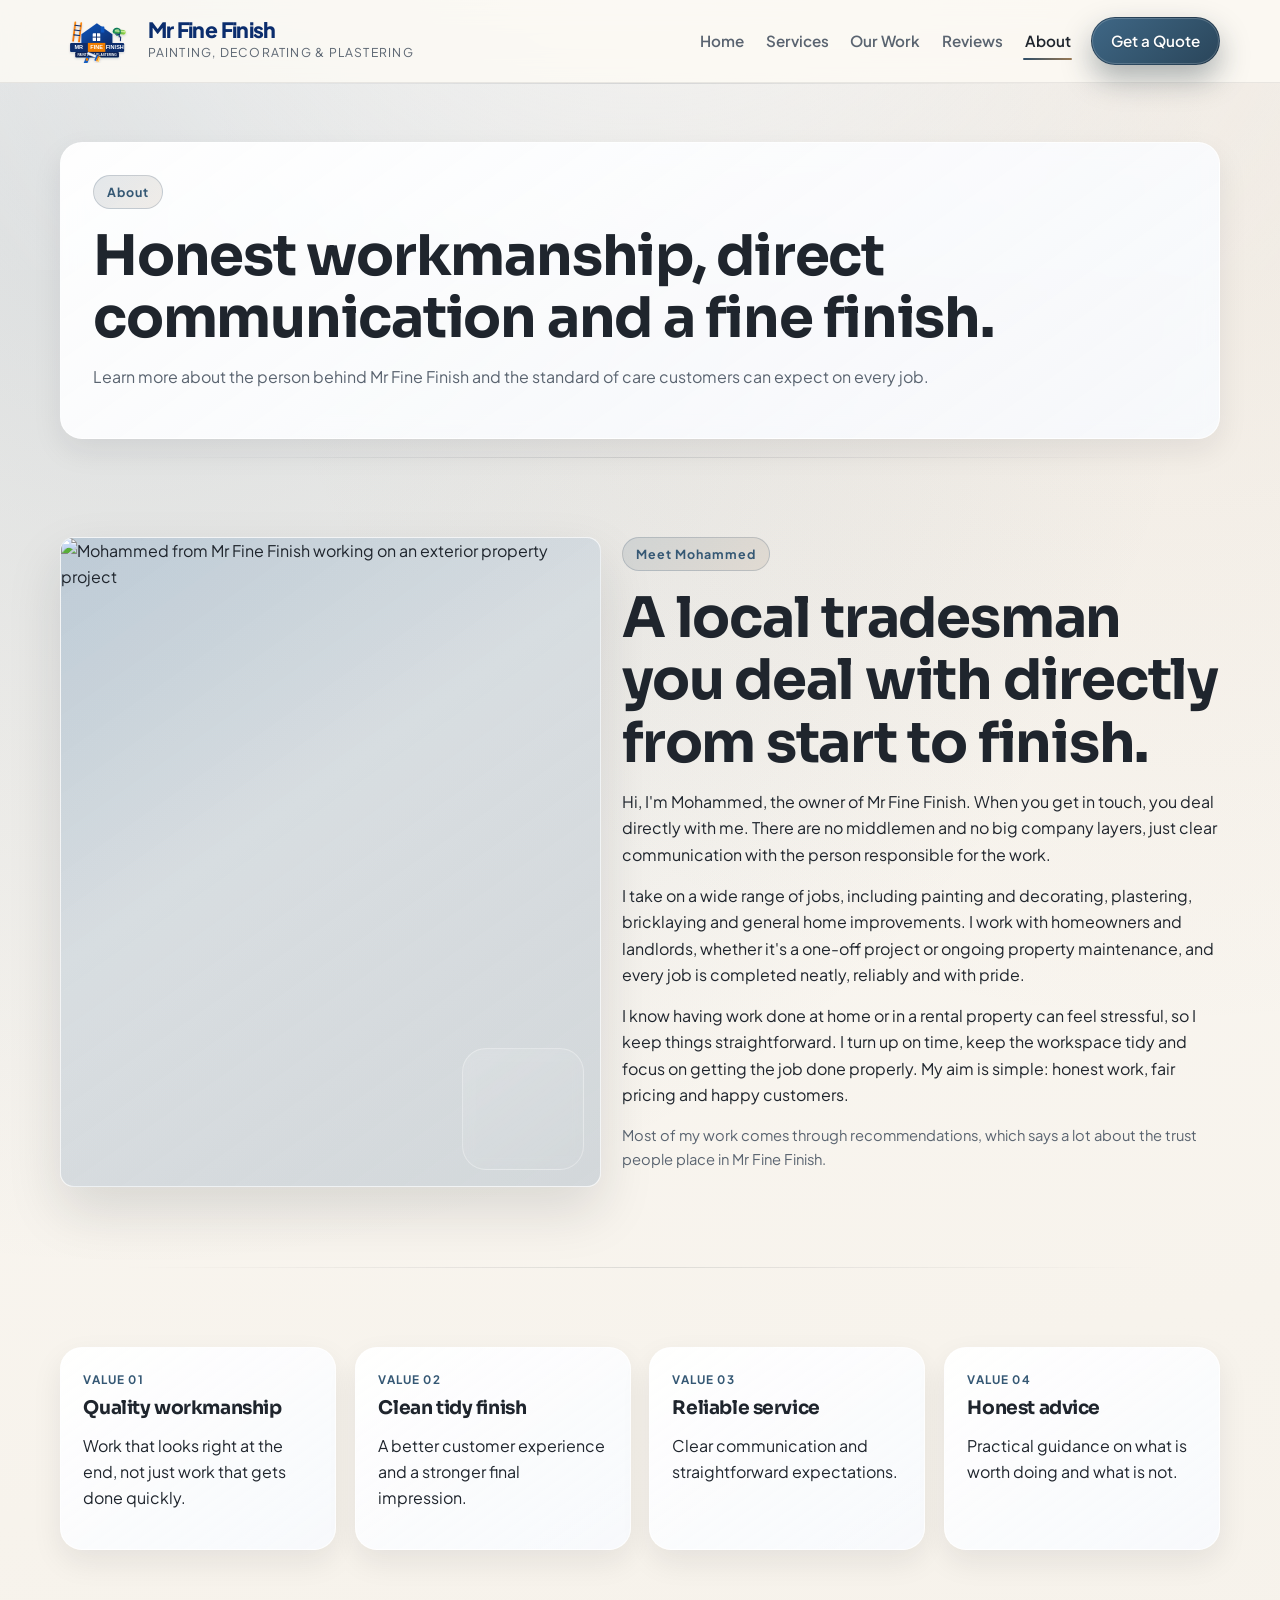
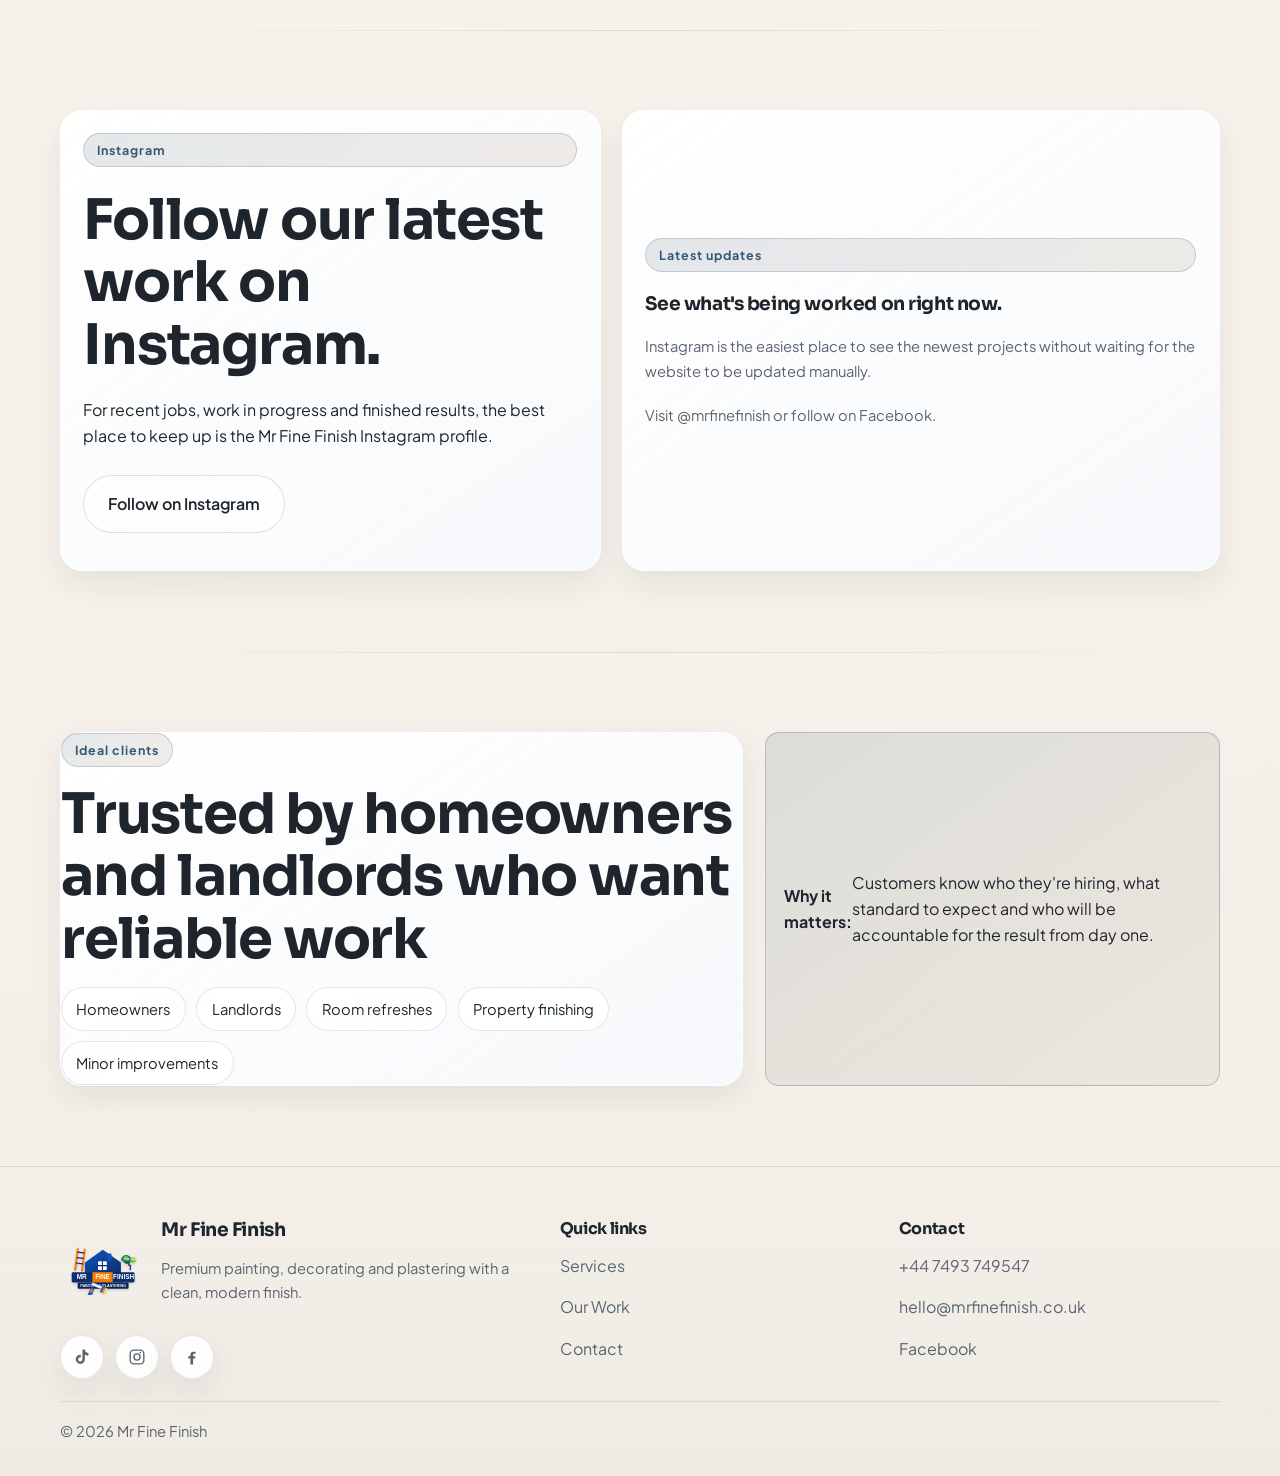
==== commit eb8f45bb: "aboutpage iamge" ====
--- a/about.html
+++ b/about.html
@@ -39,7 +39,11 @@
     <section class="section">
       <div class="container split">
         <figure class="about-photo">
-          <div class="about-photo-frame" role="img" aria-label="Mohammed from Mr Fine Finish working on an exterior property project"></div>
+          <img
+            class="about-photo-frame"
+            src="assets/about-mohammed.jpg"
+            alt="Mohammed from Mr Fine Finish working on an exterior property project"
+          >
         </figure>
         <div>
           <div class="eyebrow">Meet Mohammed</div>
--- a/css/styles.css
+++ b/css/styles.css
@@ -625,18 +625,18 @@
 
 .about-photo-frame {
   min-height: 540px;
+  width: 100%;
   height: 100%;
   border-radius: calc(var(--radius) - 8px);
   border: 1px solid rgba(255, 255, 255, 0.72);
   box-shadow: var(--shadow);
+  object-fit: cover;
+  object-position: 26% center;
+  overflow: hidden;
+  position: relative;
   background:
-    linear-gradient(180deg, rgba(17, 24, 36, 0.08), rgba(17, 24, 36, 0.24)),
     linear-gradient(145deg, rgba(47, 78, 104, 0.18), rgba(154, 122, 85, 0.08)),
-    url("../assets/about-mohammed.jpg");
-  background-size: cover;
-  background-position: 26% center;
-  overflow: hidden;
-  position: relative;
+    linear-gradient(145deg, #dce6ee 0%, #eef2f4 42%, #d8e0e6 100%);
 }
 
 .about-photo-frame::after {
@@ -1119,7 +1119,7 @@
   .hero-actions .button { width: 100%; }
   .about-photo-frame {
     min-height: 420px;
-    background-position: 22% center;
+    object-position: 22% center;
   }
   .footer-brand { align-items: flex-start; }
   .footer-logo { width: 72px; }
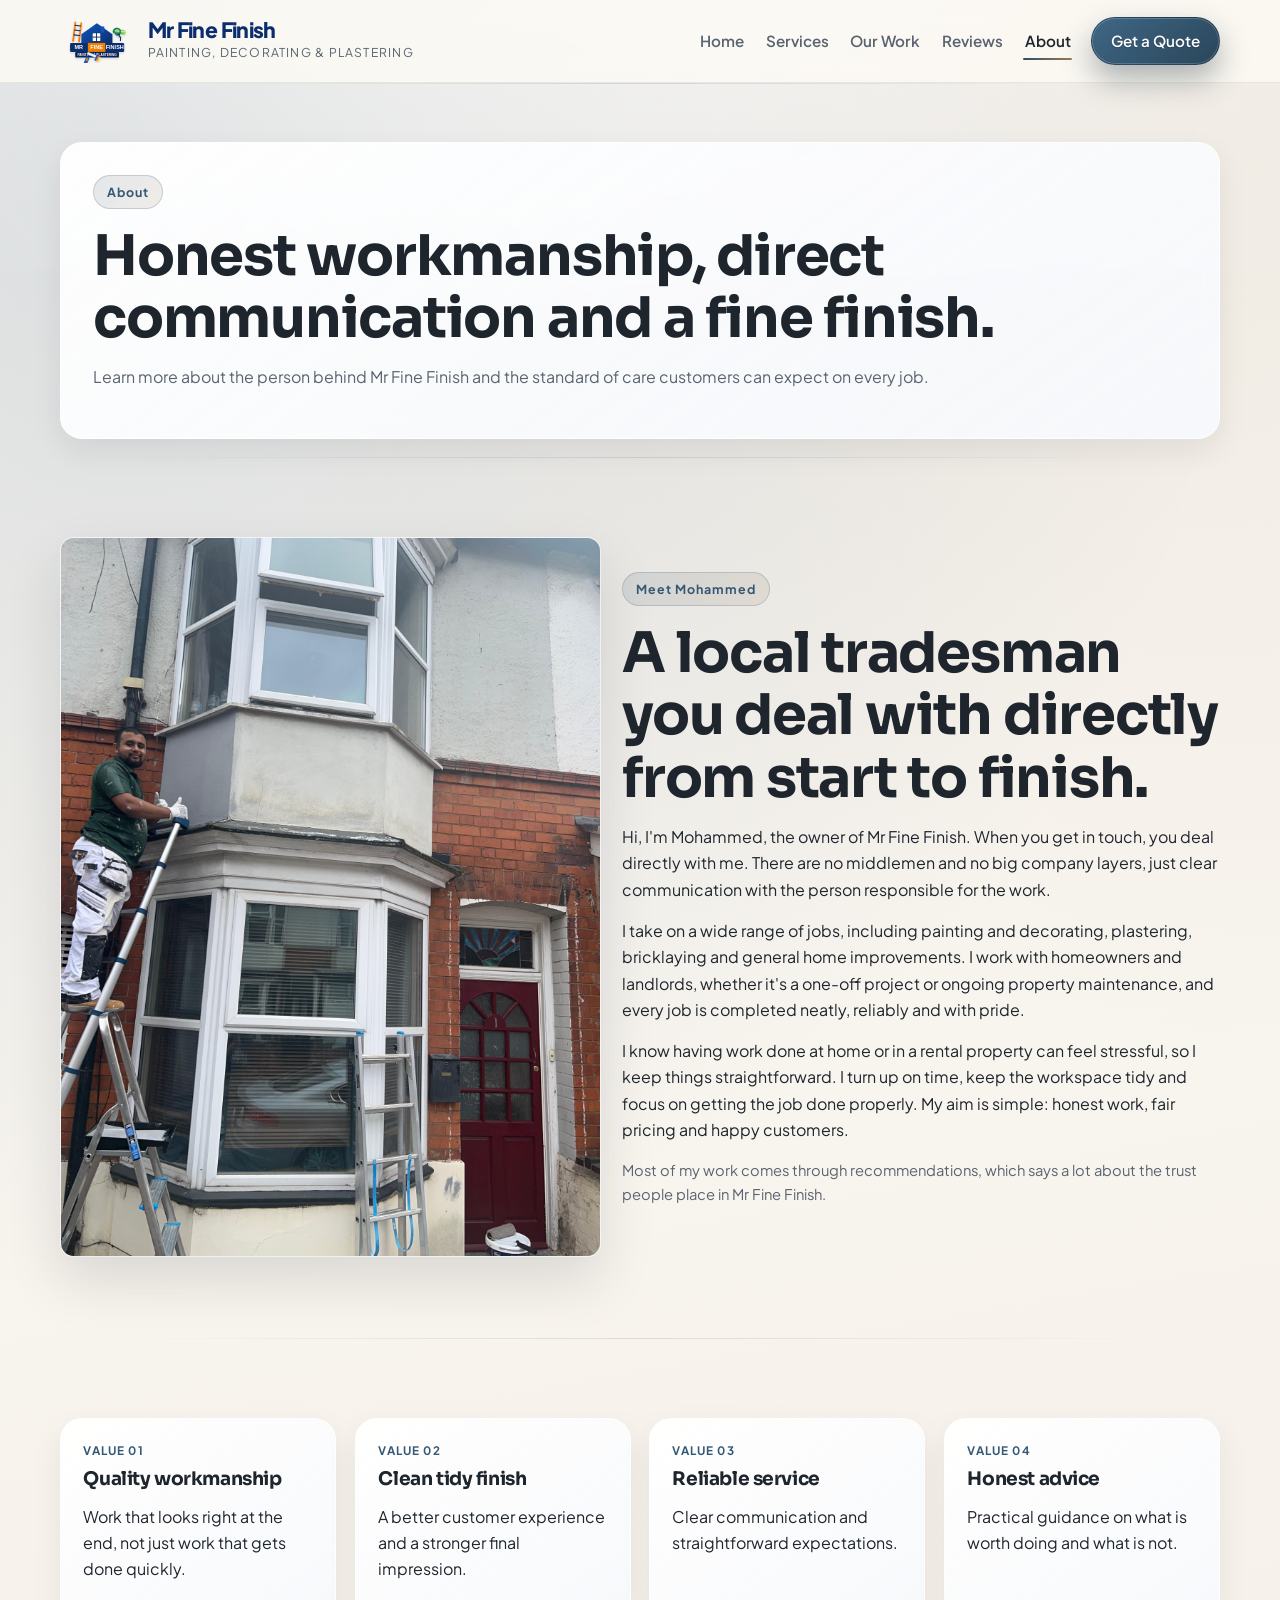
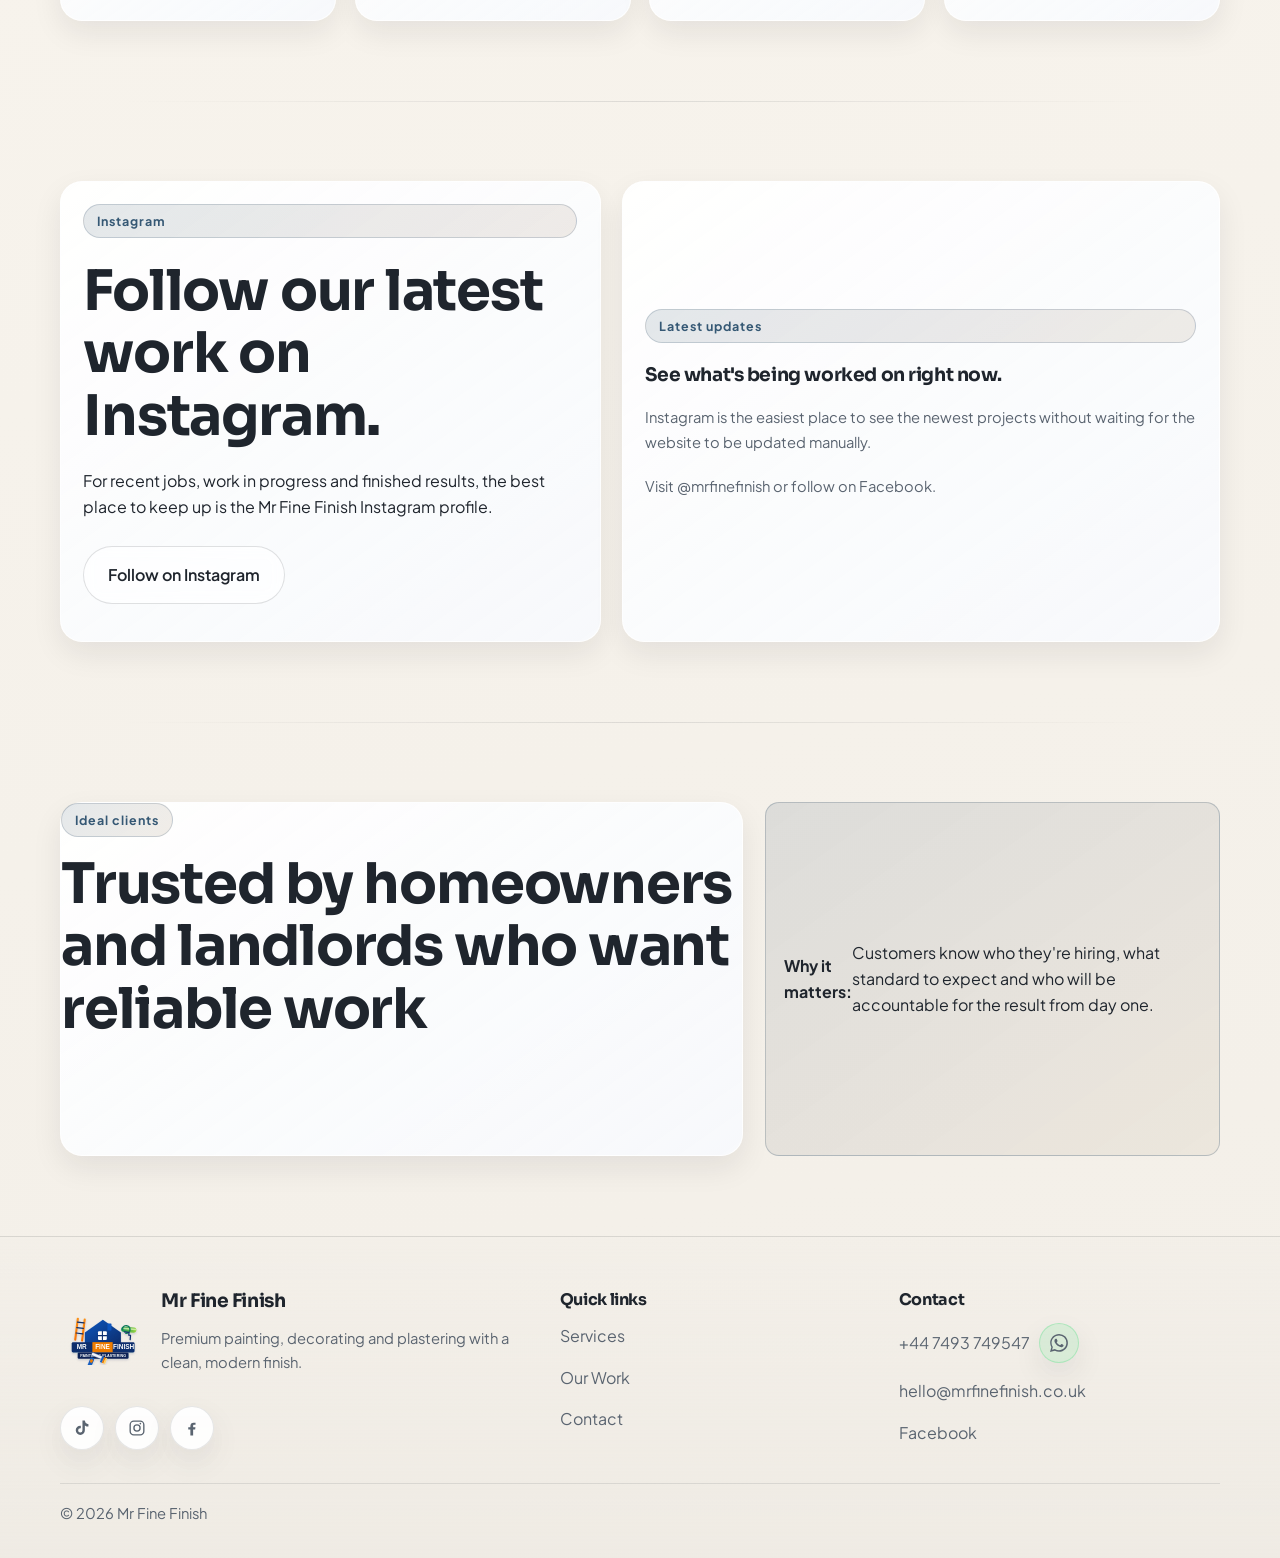
==== commit 5fb0f4a6: "contact page and home page her panel swap" ====
--- a/about.html
+++ b/about.html
@@ -105,7 +105,7 @@
       <div class="footer-grid">
         <div><div class="footer-brand"><img class="footer-logo" src="assets/logo-full.svg" alt="Mr Fine Finish logo"><div><h3 data-business-name>Mr Fine Finish</h3><p class="small-text" data-tagline></p></div></div><div class="footer-social" aria-label="Social media links"><a class="social-icon-link" data-tiktok-link href="#" target="_blank" rel="noreferrer" aria-label="TikTok"><svg viewBox="0 0 24 24" aria-hidden="true"><path d="M19.59 6.69a4.83 4.83 0 0 1-3.77-4.35V2h-3.2v13.15a2.89 2.89 0 1 1-2.89-2.89c.24 0 .47.03.69.08V9.07a6.08 6.08 0 0 0-.69-.04A6.09 6.09 0 1 0 15.82 15V8.54a8.04 8.04 0 0 0 4.77 1.57V6.9c-.34 0-.68-.07-1-.21Z"/></svg></a><a class="social-icon-link" data-instagram-link href="#" target="_blank" rel="noreferrer" aria-label="Instagram"><svg viewBox="0 0 24 24" aria-hidden="true"><path d="M7.75 2h8.5A5.76 5.76 0 0 1 22 7.75v8.5A5.76 5.76 0 0 1 16.25 22h-8.5A5.76 5.76 0 0 1 2 16.25v-8.5A5.76 5.76 0 0 1 7.75 2Zm-.2 1.8A3.75 3.75 0 0 0 3.8 7.55v8.9a3.75 3.75 0 0 0 3.75 3.75h8.9a3.75 3.75 0 0 0 3.75-3.75v-8.9a3.75 3.75 0 0 0-3.75-3.75h-8.9Zm8.95 1.35a1.1 1.1 0 1 1 0 2.2 1.1 1.1 0 0 1 0-2.2ZM12 7a5 5 0 1 1 0 10 5 5 0 0 1 0-10Zm0 1.8A3.2 3.2 0 1 0 12 15.2 3.2 3.2 0 0 0 12 8.8Z"/></svg></a><a class="social-icon-link" data-facebook-link href="#" target="_blank" rel="noreferrer" aria-label="Facebook"><svg viewBox="0 0 24 24" aria-hidden="true"><path d="M13.5 22v-8h2.7l.4-3h-3.1V9.1c0-.87.25-1.46 1.49-1.46H16.7V4.96c-.31-.04-1.36-.12-2.58-.12-2.55 0-4.29 1.56-4.29 4.42V11H7v3h2.83v8h3.67Z"/></svg></a></div></div>
         <div><h4>Quick links</h4><p><a href="services.html">Services</a></p><p><a href="work.html">Our Work</a></p><p><a href="contact.html">Contact</a></p></div>
-        <div><h4>Contact</h4><p><a data-phone-link href="tel:+447493749547"><span data-phone-display></span></a></p><p><a data-email-link href="mailto:hello@mrfinefinish.co.uk"><span data-email></span></a></p><p><a data-facebook-link href="#" target="_blank" rel="noreferrer">Facebook</a></p></div>
+        <div><h4>Contact</h4><p><span class="contact-inline"><a data-phone-link href="tel:+447493749547"><span data-phone-display></span></a><a class="whatsapp-link" data-whatsapp-link href="https://wa.me/447493749547" target="_blank" rel="noreferrer" aria-label="Chat on WhatsApp"><svg viewBox="0 0 24 24" aria-hidden="true"><path d="M20.52 3.48A11.86 11.86 0 0 0 12.06 0C5.55 0 .25 5.29.25 11.8c0 2.08.54 4.11 1.57 5.9L0 24l6.5-1.7a11.78 11.78 0 0 0 5.56 1.42h.01c6.5 0 11.8-5.29 11.8-11.8 0-3.15-1.23-6.1-3.35-8.44Zm-8.46 18.25h-.01a9.9 9.9 0 0 1-5.05-1.39l-.36-.21-3.86 1.01 1.03-3.76-.23-.38a9.86 9.86 0 0 1-1.52-5.2c0-5.45 4.44-9.88 9.9-9.88 2.64 0 5.12 1.02 6.98 2.9a9.8 9.8 0 0 1 2.88 6.98c0 5.45-4.44 9.89-9.88 9.89Zm5.42-7.4c-.3-.15-1.78-.88-2.06-.98-.28-.1-.48-.15-.68.15-.2.3-.78.98-.95 1.18-.18.2-.35.22-.65.07-.3-.15-1.25-.46-2.38-1.48-.88-.78-1.47-1.74-1.65-2.04-.17-.3-.02-.46.13-.61.14-.14.3-.35.45-.53.15-.18.2-.3.3-.5.1-.2.05-.38-.02-.53-.08-.15-.68-1.64-.94-2.25-.25-.6-.5-.52-.68-.53h-.58c-.2 0-.53.08-.8.38-.28.3-1.06 1.04-1.06 2.52 0 1.48 1.08 2.92 1.23 3.12.15.2 2.1 3.21 5.1 4.5.71.3 1.27.48 1.7.61.71.22 1.36.19 1.87.11.57-.08 1.78-.73 2.03-1.44.25-.71.25-1.33.17-1.45-.08-.12-.28-.2-.58-.35Z"/></svg></a></span></p><p><a data-email-link href="mailto:hello@mrfinefinish.co.uk"><span data-email></span></a></p><p><a data-facebook-link href="#" target="_blank" rel="noreferrer">Facebook</a></p></div>
       </div>
       <div class="footer-bottom"><span>&copy; <span data-current-year></span> <span data-business-name></span></span></div>
     </div>
--- a/css/styles.css
+++ b/css/styles.css
@@ -978,6 +978,44 @@
   fill: currentColor;
 }
 
+.contact-inline {
+  display: inline-flex;
+  align-items: center;
+  gap: 0.6rem;
+  flex-wrap: wrap;
+}
+
+.whatsapp-link {
+  width: 40px;
+  height: 40px;
+  border-radius: 50%;
+  border: 1px solid rgba(37, 211, 102, 0.24);
+  background: rgba(37, 211, 102, 0.12);
+  display: inline-flex;
+  align-items: center;
+  justify-content: center;
+  color: #128c4a;
+  box-shadow: var(--shadow-soft);
+  transition: transform 0.25s ease, border-color 0.25s ease, background-color 0.25s ease, box-shadow 0.25s ease;
+}
+
+.whatsapp-link::after {
+  display: none;
+}
+
+.whatsapp-link:hover {
+  transform: translateY(-2px);
+  border-color: rgba(18, 140, 74, 0.34);
+  background: rgba(37, 211, 102, 0.2);
+  box-shadow: 0 16px 26px rgba(18, 140, 74, 0.18);
+}
+
+.whatsapp-link svg {
+  width: 18px;
+  height: 18px;
+  fill: currentColor;
+}
+
 .footer-bottom {
   margin-top: 1.35rem;
   padding-top: 1.1rem;
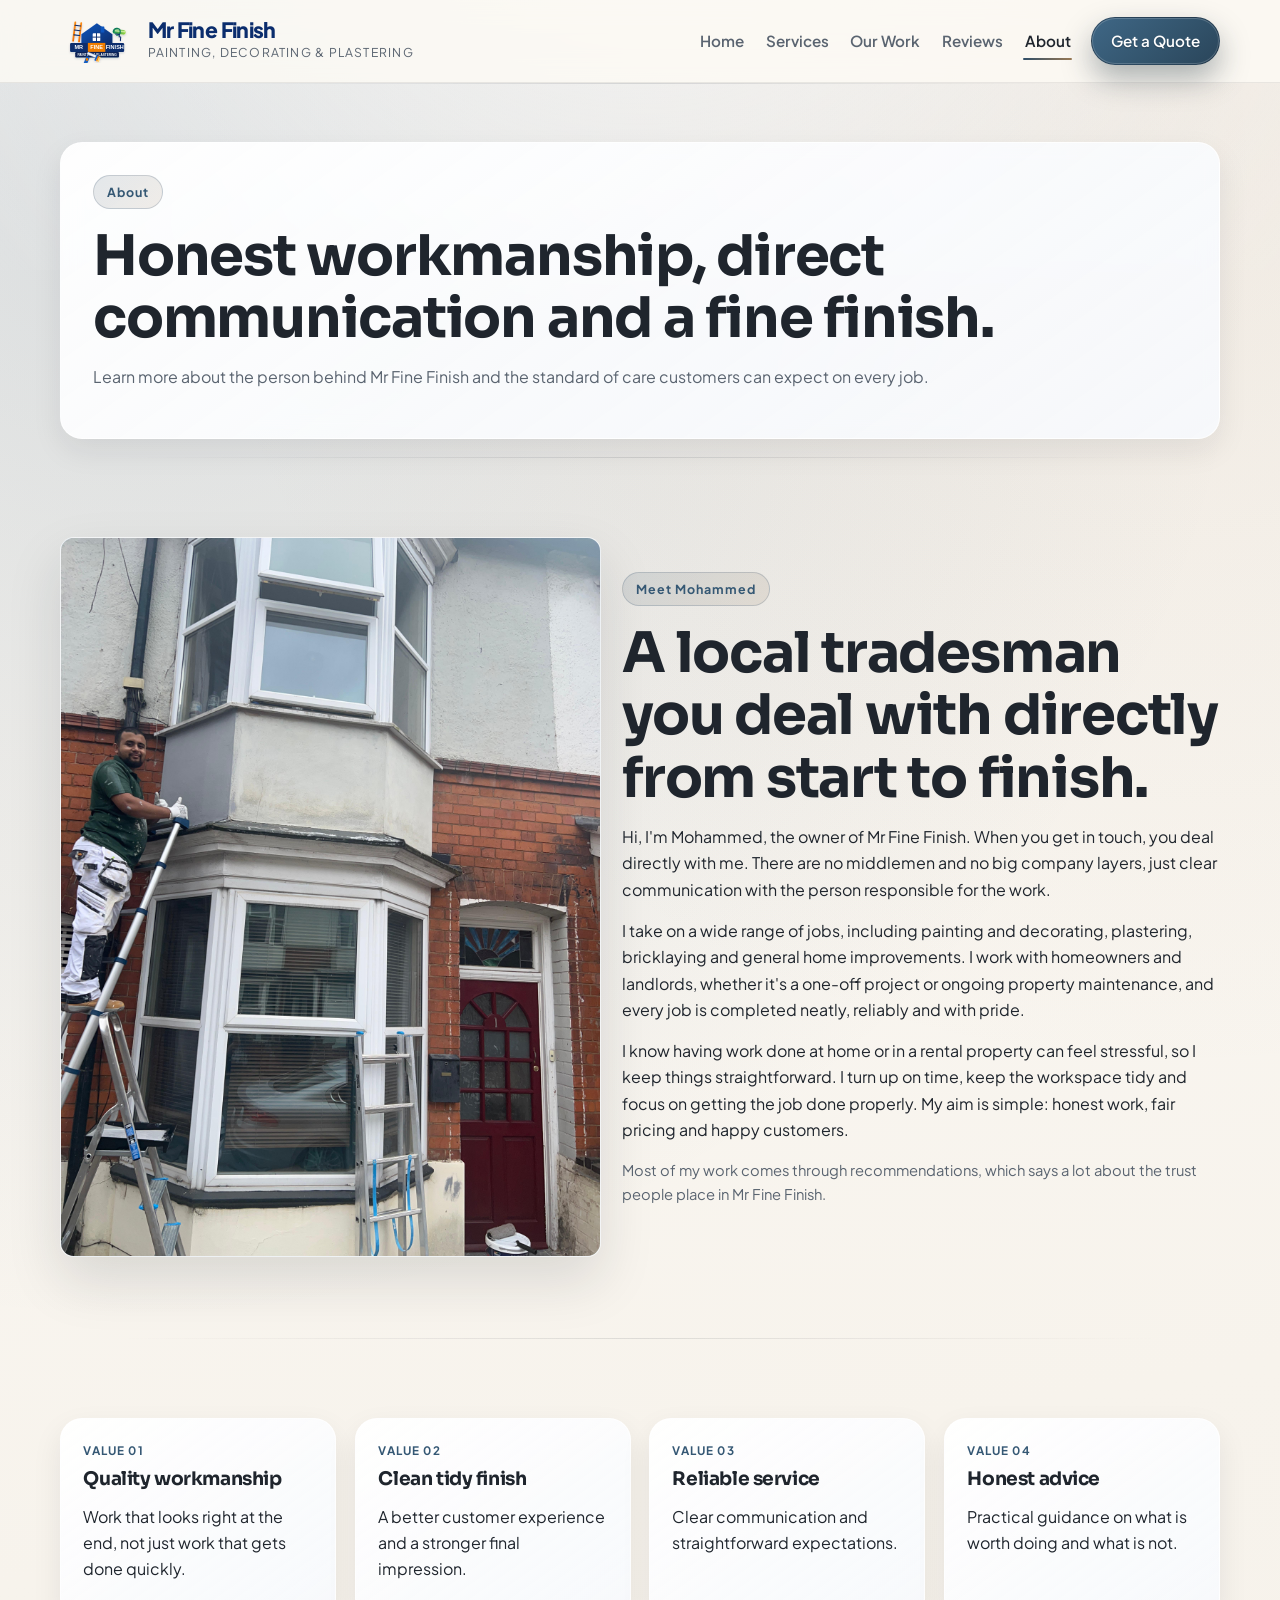
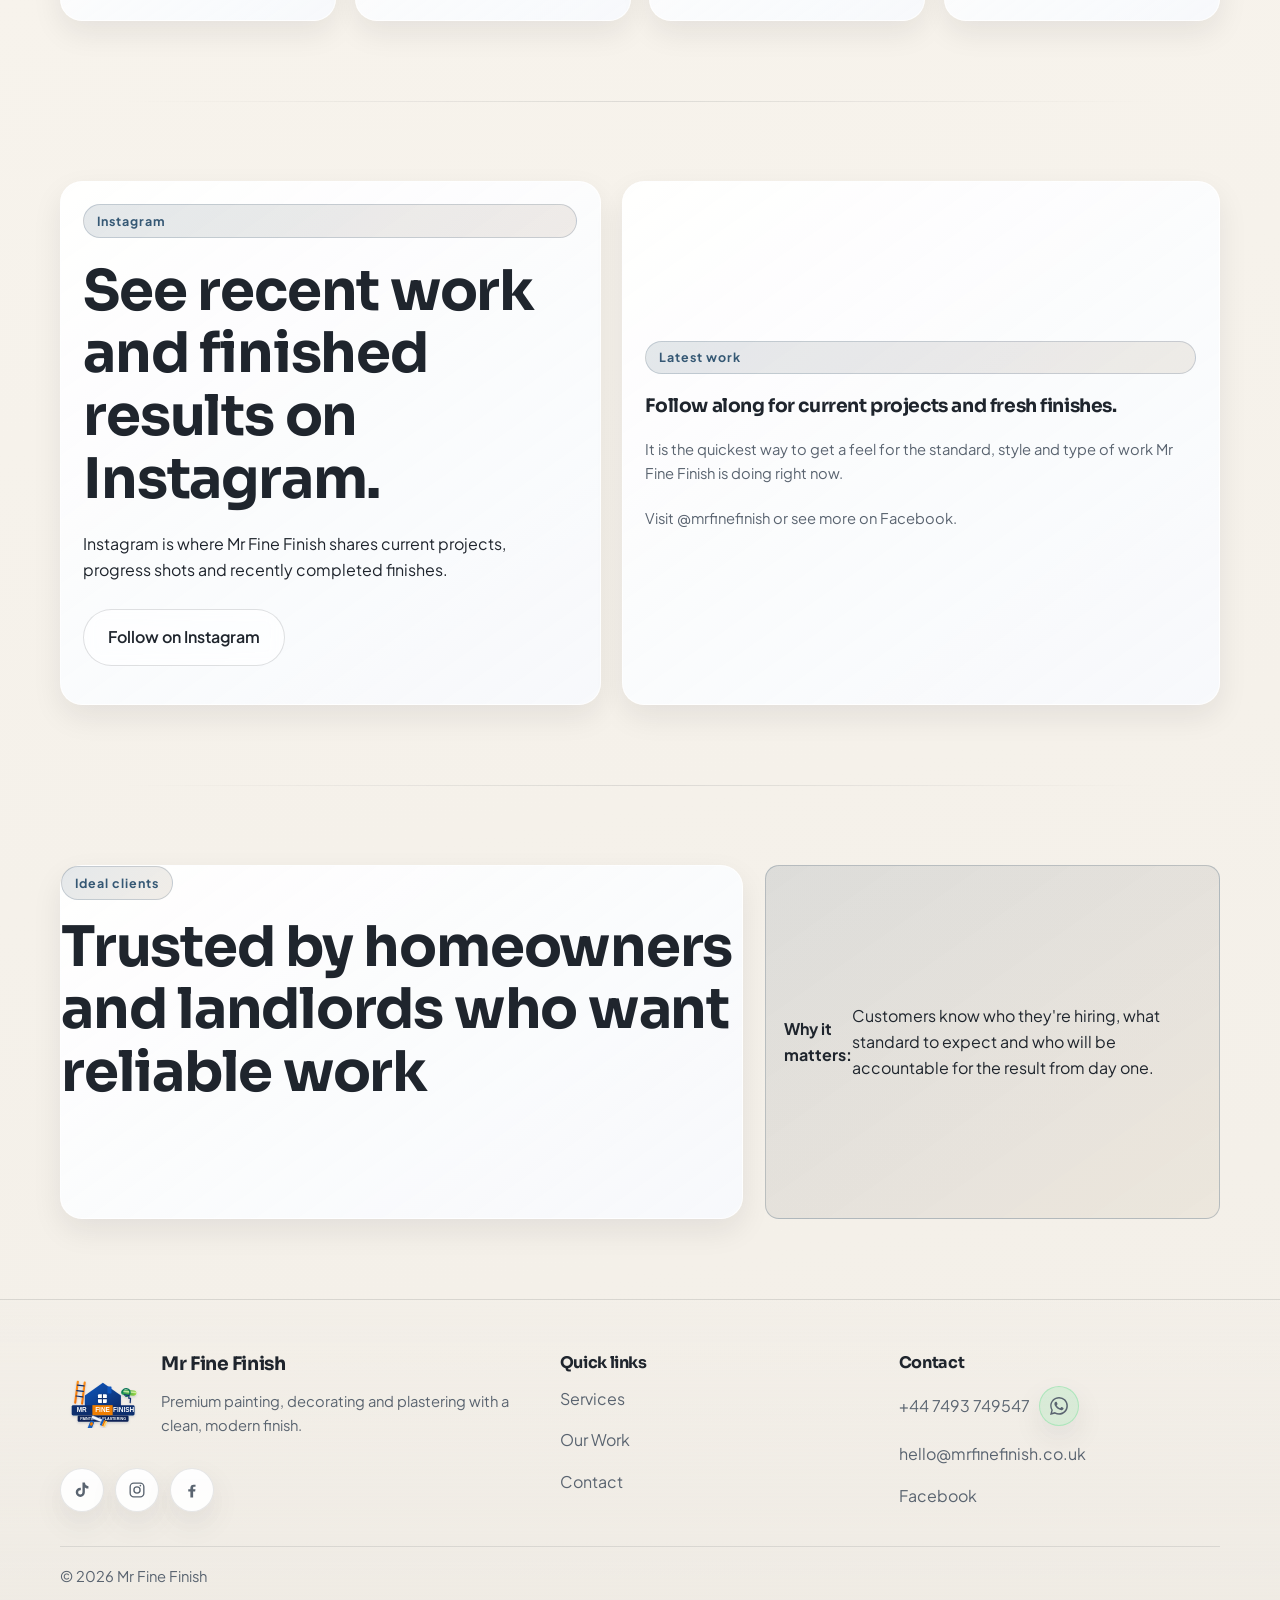
==== commit 3b69ffe1: "about page" ====
--- a/about.html
+++ b/about.html
@@ -69,15 +69,15 @@
       <div class="container split">
         <div class="panel split-copy">
           <div class="eyebrow">Instagram</div>
-          <h2 class="display-title">Follow our latest work on Instagram.</h2>
-          <p>For recent jobs, work in progress and finished results, the best place to keep up is the Mr Fine Finish Instagram profile.</p>
+          <h2 class="display-title">See recent work and finished results on Instagram.</h2>
+          <p>Instagram is where Mr Fine Finish shares current projects, progress shots and recently completed finishes.</p>
           <p><a class="button button-secondary" data-instagram-link href="#" target="_blank" rel="noreferrer">Follow on Instagram</a></p>
         </div>
         <div class="panel split-copy">
-          <div class="eyebrow">Latest updates</div>
-          <h3>See what&apos;s being worked on right now.</h3>
-          <p class="small-text">Instagram is the easiest place to see the newest projects without waiting for the website to be updated manually.</p>
-          <p class="small-text"><a data-instagram-link href="#" target="_blank" rel="noreferrer">Visit @mrfinefinish</a> or <a data-facebook-link href="#" target="_blank" rel="noreferrer">follow on Facebook</a>.</p>
+          <div class="eyebrow">Latest work</div>
+          <h3>Follow along for current projects and fresh finishes.</h3>
+          <p class="small-text">It is the quickest way to get a feel for the standard, style and type of work Mr Fine Finish is doing right now.</p>
+          <p class="small-text"><a data-instagram-link href="#" target="_blank" rel="noreferrer">Visit @mrfinefinish</a> or <a data-facebook-link href="#" target="_blank" rel="noreferrer">see more on Facebook</a>.</p>
         </div>
       </div>
     </section>
--- a/css/styles.css
+++ b/css/styles.css
@@ -347,7 +347,7 @@
 .hero-grid {
   display: grid;
   gap: 1.35rem;
-  grid-template-columns: 1.15fr 0.85fr;
+  grid-template-columns: minmax(0, 0.8fr) minmax(0, 1.2fr);
   align-items: stretch;
 }
 
@@ -396,9 +396,13 @@
 }
 
 .hero-card { padding: clamp(1.5rem, 3vw, 2.6rem); }
-.hero-copy { max-width: 680px; }
+.hero-copy { max-width: 560px; }
 
 .hero-card-main {
+  display: flex;
+  flex-direction: column;
+  align-items: flex-start;
+  justify-content: center;
   background:
     radial-gradient(circle at 90% 12%, rgba(15, 87, 191, 0.12), transparent 22%),
     linear-gradient(145deg, rgba(255, 255, 255, 0.97), rgba(247, 250, 255, 0.9));
@@ -428,7 +432,7 @@
 .hero-visual {
   overflow: hidden;
   min-height: 100%;
-  padding: 1rem;
+  padding: 0.9rem;
   position: relative;
 }
 
@@ -447,7 +451,7 @@
 .hero-visual-inner {
   min-height: 100%;
   border-radius: calc(var(--radius) - 9px);
-  padding: 1.2rem;
+  padding: 1rem;
   background:
     linear-gradient(150deg, rgba(47, 78, 104, 0.22), rgba(154, 122, 85, 0.14) 42%, rgba(255, 255, 255, 0.45)),
     linear-gradient(145deg, #dce6ee 0%, #eef2f4 42%, #d8e0e6 100%);
@@ -462,6 +466,7 @@
   display: grid;
   gap: 1.2rem;
   align-content: end;
+  justify-items: center;
   min-height: 100%;
 }
 
@@ -471,10 +476,12 @@
   background: rgba(255, 255, 255, 0.76);
   border: 1px solid rgba(255, 255, 255, 0.72);
   box-shadow: 0 20px 38px rgba(11, 45, 109, 0.14);
+  max-width: 340px;
+  margin: 0 auto;
 }
 
 .hero-logo {
-  width: min(100%, 420px);
+  width: min(100%, 300px);
   margin: 0 auto;
 }
 
@@ -482,6 +489,10 @@
   display: grid;
   gap: 0.8rem;
   color: var(--brand-blue);
+  max-width: 340px;
+  margin: 0 auto;
+  justify-items: center;
+  text-align: center;
 }
 
 .hero-visual-copy p {
@@ -493,6 +504,7 @@
   display: flex;
   flex-wrap: wrap;
   gap: 0.6rem;
+  justify-content: center;
 }
 
 .hero-highlights span {
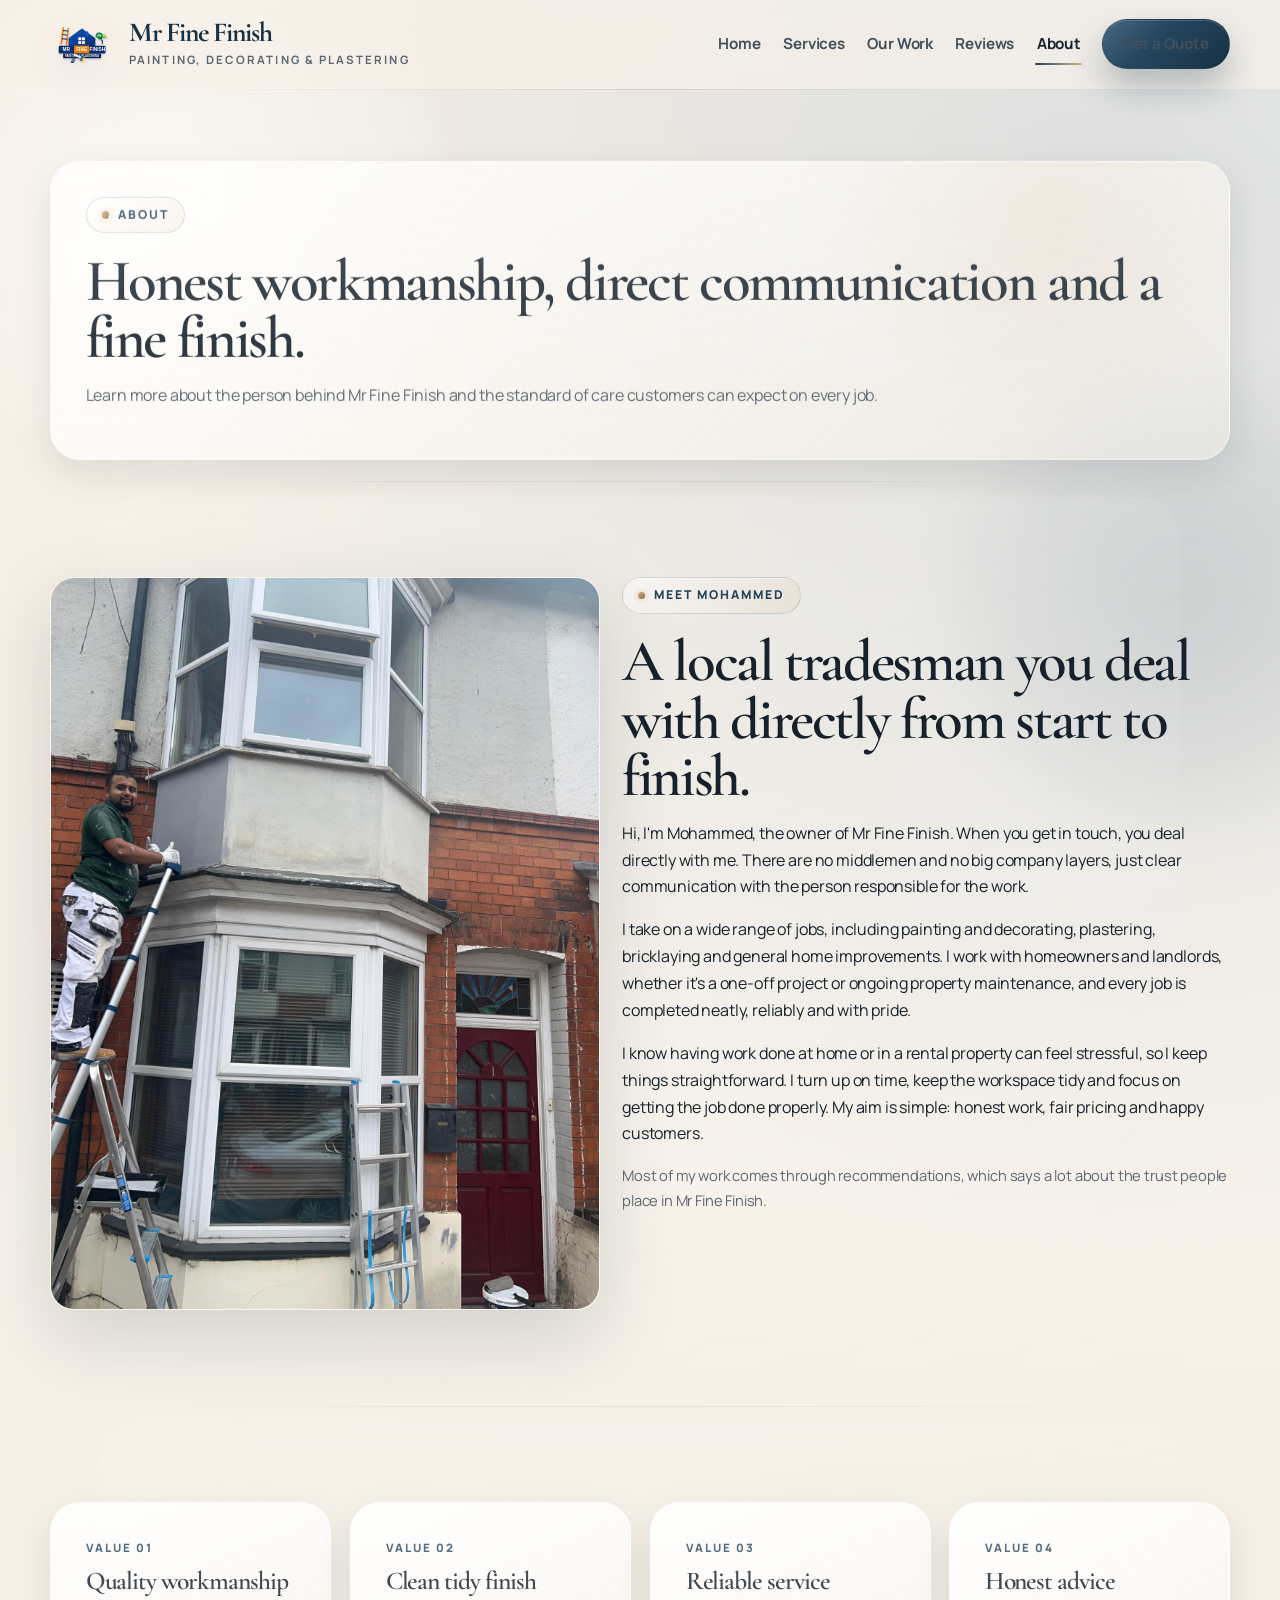
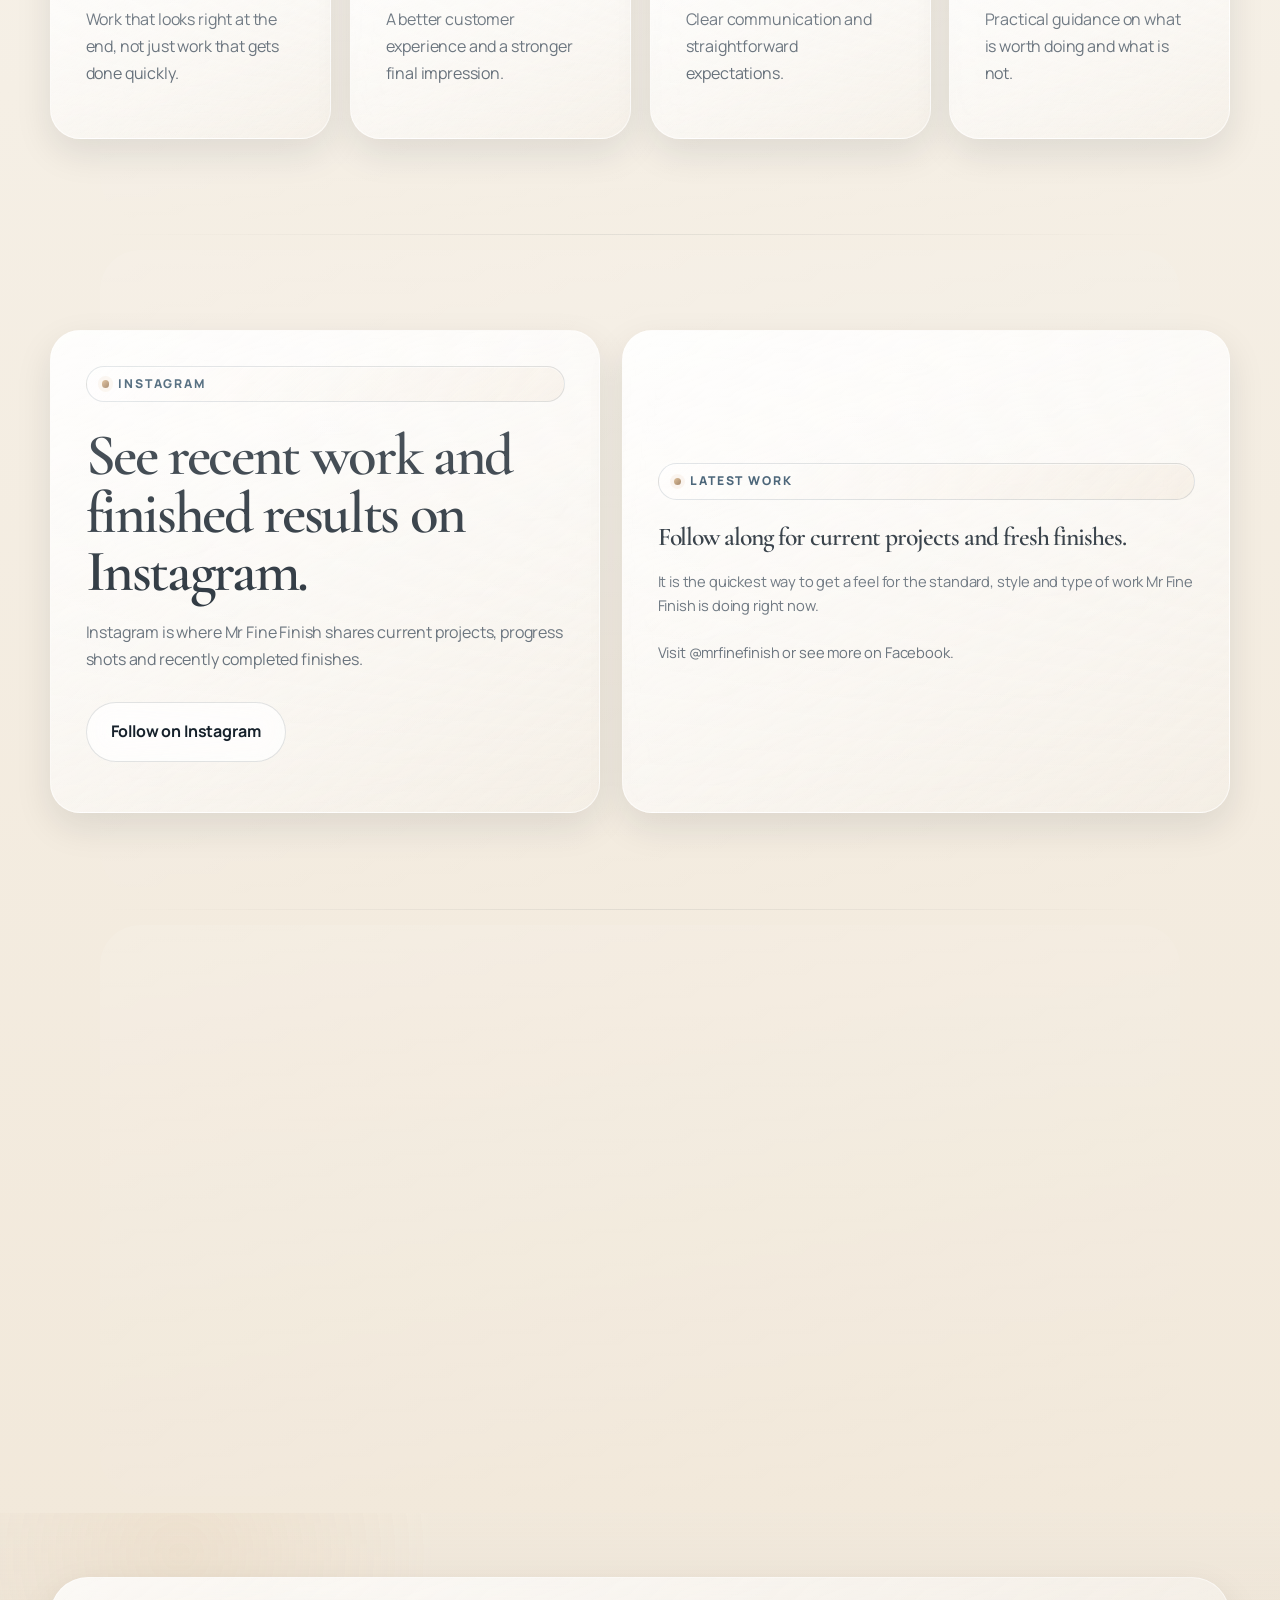
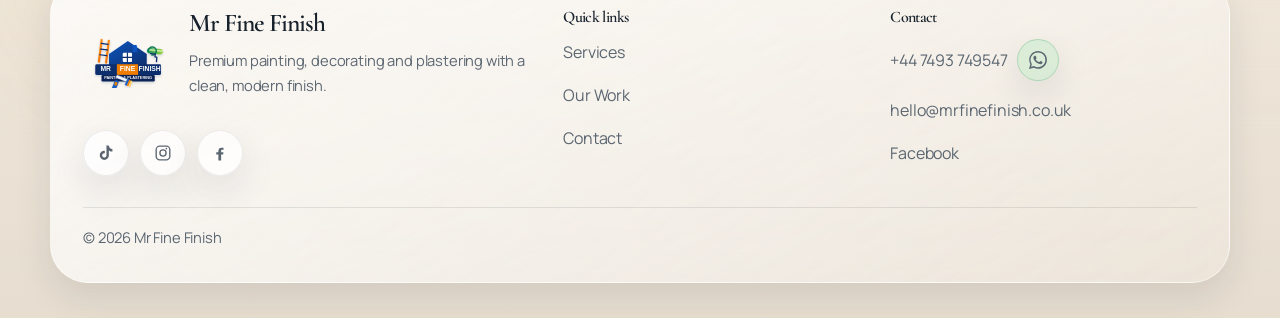
==== commit bbdbc3fd: "redesign test" ====
--- a/about.html
+++ b/about.html
@@ -8,10 +8,10 @@
   <link rel="icon" href="assets/favicon.svg" type="image/svg+xml">
   <link rel="preconnect" href="https://fonts.googleapis.com">
   <link rel="preconnect" href="https://fonts.gstatic.com" crossorigin>
-  <link href="https://fonts.googleapis.com/css2?family=Plus+Jakarta+Sans:wght@400;500;600;700;800&family=Sora:wght@600;700;800&display=swap" rel="stylesheet">
+  <link href="https://fonts.googleapis.com/css2?family=Cormorant+Garamond:wght@500;600;700&family=Manrope:wght@400;500;600;700;800&display=swap" rel="stylesheet">
   <link rel="stylesheet" href="css/styles.css">
 </head>
-<body>
+<body class="page-about">
   <header class="topbar">
     <div class="container nav">
       <a class="brand" href="index.html"><img class="brand-logo" src="assets/logo-full.svg" alt="Mr Fine Finish logo"><span class="brand-copy"><span class="brand-mark" data-business-name>Mr Fine Finish</span><span class="brand-sub">Painting, decorating &amp; plastering</span></span></a>
--- a/css/styles.css
+++ b/css/styles.css
@@ -1,55 +1,86 @@
 :root {
-  --bg: #f8f6f2;
-  --bg-soft: #efebe4;
-  --surface: rgba(255, 255, 255, 0.84);
-  --surface-strong: #ffffff;
-  --text: #1f252d;
-  --muted: #5a6470;
-  --line: rgba(31, 37, 45, 0.14);
-  --line-strong: rgba(31, 37, 45, 0.24);
-  --accent: #2f4e68;
-  --accent-2: #9a7a55;
-  --brand-blue: #0b2d6d;
-  --brand-blue-bright: #0f57bf;
-  --brand-orange: #ef7d00;
-  --brand-green: #4ea647;
-  --accent-soft: rgba(47, 78, 104, 0.12);
-  --glow: rgba(47, 78, 104, 0.22);
-  --shadow: 0 24px 54px rgba(23, 28, 35, 0.13);
-  --shadow-soft: 0 12px 30px rgba(23, 28, 35, 0.08);
-  --radius: 22px;
-  --max: 1160px;
-}
-
-* { box-sizing: border-box; }
-
-html { scroll-behavior: smooth; }
+  --bg: #f6f1e8;
+  --bg-deep: #ede3d2;
+  --bg-soft: #fbf8f3;
+  --surface: rgba(255, 251, 245, 0.72);
+  --surface-strong: rgba(255, 254, 251, 0.9);
+  --surface-solid: #fffdfa;
+  --surface-dark: #173144;
+  --text: #16212b;
+  --muted: #5b6671;
+  --muted-strong: #43505b;
+  --line: rgba(22, 33, 43, 0.12);
+  --line-strong: rgba(22, 33, 43, 0.22);
+  --accent: #23435b;
+  --accent-strong: #173144;
+  --accent-2: #8e6946;
+  --accent-3: #d7b285;
+  --accent-soft: rgba(35, 67, 91, 0.12);
+  --glow: rgba(35, 67, 91, 0.2);
+  --shadow: 0 28px 80px rgba(19, 28, 36, 0.16);
+  --shadow-soft: 0 14px 36px rgba(19, 28, 36, 0.1);
+  --shadow-crisp: 0 18px 42px rgba(19, 28, 36, 0.12);
+  --radius-xs: 16px;
+  --radius-sm: 22px;
+  --radius: 30px;
+  --radius-lg: 38px;
+  --max: 1180px;
+}
+
+* {
+  box-sizing: border-box;
+}
+
+html {
+  scroll-behavior: smooth;
+}
 
 body {
   margin: 0;
-  font-family: "Plus Jakarta Sans", "Segoe UI", Arial, sans-serif;
+  min-width: 320px;
+  font-family: "Manrope", "Segoe UI", Arial, sans-serif;
   color: var(--text);
   background:
-    radial-gradient(circle at 10% 6%, rgba(47, 78, 104, 0.16), transparent 35%),
-    radial-gradient(circle at 92% 2%, rgba(154, 122, 85, 0.12), transparent 30%),
-    linear-gradient(170deg, #fcfaf7 0%, #f7f3ec 46%, #f3efe8 100%);
-  line-height: 1.64;
+    radial-gradient(circle at top left, rgba(215, 178, 133, 0.18), transparent 34%),
+    radial-gradient(circle at 88% 6%, rgba(35, 67, 91, 0.14), transparent 30%),
+    linear-gradient(180deg, #fcfaf7 0%, #f5efe5 48%, #f1e7d8 100%);
+  line-height: 1.68;
+  letter-spacing: -0.01em;
   -webkit-font-smoothing: antialiased;
   text-rendering: optimizeLegibility;
   overflow-x: clip;
 }
 
+body::before,
+body::after {
+  content: "";
+  position: fixed;
+  pointer-events: none;
+  z-index: -2;
+}
+
 body::before {
-  content: "";
-  position: fixed;
-  inset: -25% -5% auto;
-  height: 55vh;
-  background: radial-gradient(circle at 50% 0%, rgba(255, 255, 255, 0.65), rgba(255, 255, 255, 0));
-  pointer-events: none;
-  z-index: -1;
-}
-
-img { max-width: 100%; display: block; }
+  inset: -8% auto auto -8%;
+  width: 34rem;
+  height: 34rem;
+  border-radius: 50%;
+  background: radial-gradient(circle, rgba(255, 255, 255, 0.55), rgba(255, 255, 255, 0));
+  filter: blur(14px);
+}
+
+body::after {
+  inset: auto -10% 8% auto;
+  width: 28rem;
+  height: 28rem;
+  border-radius: 50%;
+  background: radial-gradient(circle, rgba(35, 67, 91, 0.14), rgba(35, 67, 91, 0));
+  filter: blur(30px);
+}
+
+img {
+  max-width: 100%;
+  display: block;
+}
 
 a {
   color: inherit;
@@ -58,35 +89,62 @@
 }
 
 a[href] {
-  text-decoration-color: rgba(47, 78, 104, 0.48);
+  text-decoration-color: rgba(35, 67, 91, 0.42);
   text-underline-offset: 0.18em;
 }
 
-h1, h2, h3, h4 {
-  margin: 0 0 0.9rem;
-  line-height: 1.12;
-  letter-spacing: -0.022em;
-  font-family: "Sora", "Plus Jakarta Sans", "Segoe UI", Arial, sans-serif;
-}
-
-p { margin: 0 0 0.95rem; }
+h1,
+h2,
+h3,
+h4 {
+  margin: 0 0 0.85rem;
+  line-height: 0.98;
+  letter-spacing: -0.04em;
+  font-family: "Cormorant Garamond", Georgia, serif;
+  font-weight: 600;
+}
+
+h1 {
+  font-size: clamp(3rem, 6vw, 5.8rem);
+}
+
+h2,
+.display-title,
+.section-head h2,
+.page-hero h1 {
+  font-size: clamp(2.4rem, 4.6vw, 4.2rem);
+}
+
+h3 {
+  font-size: clamp(1.4rem, 2vw, 1.9rem);
+}
+
+p {
+  margin: 0 0 1rem;
+}
 
 button,
 .button {
   font: inherit;
-  font-weight: 600;
+  font-weight: 700;
+  letter-spacing: -0.01em;
   border: 0;
   cursor: pointer;
   border-radius: 999px;
-  padding: 0.92rem 1.5rem;
-  min-height: 48px;
+  padding: 0.96rem 1.5rem;
+  min-height: 50px;
   display: inline-flex;
   align-items: center;
   justify-content: center;
-  gap: 0.48rem;
+  gap: 0.5rem;
   position: relative;
   isolation: isolate;
-  transition: transform 0.24s cubic-bezier(0.22, 1, 0.36, 1), background-color 0.22s ease, color 0.22s ease, border-color 0.22s ease, box-shadow 0.25s ease;
+  transition:
+    transform 0.3s cubic-bezier(0.22, 1, 0.36, 1),
+    background-color 0.22s ease,
+    color 0.22s ease,
+    border-color 0.22s ease,
+    box-shadow 0.3s ease;
 }
 
 button::after,
@@ -95,16 +153,15 @@
   position: absolute;
   inset: 1px;
   border-radius: inherit;
-  background: linear-gradient(145deg, rgba(255, 255, 255, 0.26), rgba(255, 255, 255, 0));
+  background: linear-gradient(180deg, rgba(255, 255, 255, 0.26), rgba(255, 255, 255, 0));
   opacity: 0;
-  transition: opacity 0.25s ease;
+  transition: opacity 0.28s ease;
   z-index: -1;
 }
 
 button:hover,
 .button:hover {
   transform: translateY(-3px);
-  box-shadow: 0 14px 26px rgba(16, 25, 42, 0.16);
 }
 
 button:hover::after,
@@ -124,29 +181,36 @@
 select:focus-visible,
 textarea:focus-visible {
   outline: 2px solid var(--accent);
-  outline-offset: 2px;
+  outline-offset: 3px;
 }
 
 .button-primary {
-  color: #f8fbff;
-  background: linear-gradient(135deg, #355874 0%, #2f4e68 56%, #29445a 100%);
-  box-shadow: 0 14px 30px rgba(47, 78, 104, 0.32);
+  color: #fffdfa;
+  background:
+    linear-gradient(135deg, rgba(255, 255, 255, 0.12), rgba(255, 255, 255, 0) 40%),
+    linear-gradient(135deg, #2f536f 0%, #23435b 52%, #173144 100%);
+  box-shadow:
+    0 18px 34px rgba(23, 49, 68, 0.28),
+    inset 0 1px 0 rgba(255, 255, 255, 0.18);
 }
 
 .button-primary:hover {
-  box-shadow: 0 18px 34px rgba(47, 78, 104, 0.4);
+  box-shadow:
+    0 22px 42px rgba(23, 49, 68, 0.34),
+    inset 0 1px 0 rgba(255, 255, 255, 0.24);
 }
 
 .button-secondary {
   color: var(--text);
-  border: 1px solid var(--line);
-  background: rgba(255, 255, 255, 0.66);
-  backdrop-filter: blur(8px);
+  border: 1px solid rgba(22, 33, 43, 0.12);
+  background: rgba(255, 255, 255, 0.64);
+  backdrop-filter: blur(14px);
 }
 
 .button-secondary:hover {
-  border-color: var(--line-strong);
-  background: rgba(255, 255, 255, 0.94);
+  background: rgba(255, 255, 255, 0.86);
+  border-color: rgba(22, 33, 43, 0.2);
+  box-shadow: 0 18px 36px rgba(19, 28, 36, 0.12);
 }
 
 .container {
@@ -154,141 +218,167 @@
   margin: 0 auto;
 }
 
+.section,
+.section-tight,
+.page-hero,
+.footer {
+  position: relative;
+}
+
 .section {
-  padding: 5rem 0;
-  position: relative;
-}
-
-.section-tight { padding: 3.1rem 0; }
-
-.section + .section::before,
-.section-tight + .section::before,
-.page-hero + .section::before {
+  padding: 6rem 0;
+}
+
+.section-tight {
+  padding: 3.4rem 0;
+}
+
+.section::before,
+.page-hero + .section::before,
+.section-tight + .section::before {
   content: "";
   position: absolute;
   top: 0;
   left: 50%;
   transform: translateX(-50%);
-  width: min(1040px, calc(100% - 2.25rem));
+  width: min(1080px, calc(100% - 2rem));
   height: 1px;
-  background: linear-gradient(90deg, rgba(17, 24, 36, 0), rgba(17, 24, 36, 0.11), rgba(17, 24, 36, 0));
+  background: linear-gradient(90deg, rgba(22, 33, 43, 0), rgba(22, 33, 43, 0.08), rgba(22, 33, 43, 0));
+}
+
+.section::after {
+  content: "";
+  position: absolute;
+  inset: 1rem auto auto 50%;
+  transform: translateX(-50%);
+  width: min(1080px, calc(100% - 2rem));
+  height: calc(100% - 2rem);
+  border-radius: 40px;
+  background:
+    linear-gradient(180deg, rgba(255, 255, 255, 0.2), rgba(255, 255, 255, 0)),
+    linear-gradient(135deg, rgba(255, 255, 255, 0.14), rgba(255, 255, 255, 0));
+  opacity: 0.35;
+  z-index: -1;
+  pointer-events: none;
 }
 
 .eyebrow {
   display: inline-flex;
   align-items: center;
-  padding: 0.35rem 0.8rem;
+  gap: 0.55rem;
+  padding: 0.45rem 0.95rem;
   border-radius: 999px;
-  background: linear-gradient(135deg, rgba(47, 78, 104, 0.13), rgba(154, 122, 85, 0.13));
-  border: 1px solid rgba(47, 78, 104, 0.2);
-  color: #355874;
-  font-size: 0.78rem;
-  font-weight: 700;
-  letter-spacing: 0.08em;
-  margin-bottom: 1rem;
+  border: 1px solid rgba(35, 67, 91, 0.16);
+  background: linear-gradient(135deg, rgba(255, 255, 255, 0.58), rgba(215, 178, 133, 0.14));
+  color: var(--accent);
+  font-size: 0.76rem;
+  font-weight: 800;
+  letter-spacing: 0.16em;
+  text-transform: uppercase;
+  margin-bottom: 1.2rem;
+  box-shadow: inset 0 1px 0 rgba(255, 255, 255, 0.4);
+}
+
+.eyebrow::before {
+  content: "";
+  width: 0.45rem;
+  height: 0.45rem;
+  border-radius: 50%;
+  background: linear-gradient(135deg, var(--accent-3), var(--accent-2));
+  box-shadow: 0 0 0 4px rgba(215, 178, 133, 0.14);
 }
 
 .section-head {
-  max-width: 760px;
-  margin-bottom: 2.35rem;
-}
-
-.section-head h1,
-.section-head h2,
-.page-hero h1,
-.hero-copy h1,
-.display-title {
-  font-size: clamp(2.05rem, 5vw, 3.5rem);
-}
-
-.hero-copy h1 { font-size: clamp(2.3rem, 6vw, 4.2rem); }
+  max-width: 780px;
+  margin-bottom: 2.75rem;
+}
 
 .section-head p,
 .hero-copy p,
 .page-hero p,
-.small-text {
+.small-text,
+.contact-card p,
+.service-card p,
+.card p,
+.panel p,
+.review-card p,
+.work-card p,
+.social-card p {
   color: var(--muted);
 }
 
 .topbar {
-  border-bottom: 1px solid rgba(17, 24, 36, 0.08);
-  background: rgba(253, 250, 245, 0.82);
-  backdrop-filter: blur(14px);
   position: sticky;
   top: 0;
-  z-index: 30;
+  z-index: 40;
+  border-bottom: 1px solid rgba(255, 255, 255, 0.18);
+  background: rgba(247, 241, 233, 0.68);
+  backdrop-filter: blur(18px) saturate(140%);
+  transition: background-color 0.24s ease, border-color 0.24s ease, box-shadow 0.24s ease;
+}
+
+.topbar.is-scrolled {
+  background: rgba(247, 241, 233, 0.84);
+  border-color: rgba(22, 33, 43, 0.08);
+  box-shadow: 0 16px 32px rgba(19, 28, 36, 0.08);
 }
 
 .nav {
-  min-height: 82px;
+  min-height: 88px;
   display: flex;
   align-items: center;
   justify-content: space-between;
-  gap: 0.9rem;
+  gap: 1rem;
   position: relative;
 }
 
 .brand {
   display: inline-flex;
   align-items: center;
-  gap: 0.85rem;
+  gap: 0.95rem;
+  flex-shrink: 0;
 }
 
 .brand-logo {
-  width: clamp(56px, 6vw, 74px);
+  width: clamp(60px, 5vw, 76px);
   height: auto;
-  flex: 0 0 auto;
+  filter: drop-shadow(0 10px 18px rgba(11, 45, 109, 0.08));
 }
 
 .brand-copy {
   display: flex;
   flex-direction: column;
-  gap: 0.15rem;
+  gap: 0.18rem;
 }
 
 .brand-mark {
-  font-size: 1.32rem;
-  font-weight: 800;
+  font-family: "Cormorant Garamond", Georgia, serif;
+  font-size: 1.72rem;
   line-height: 1;
-  letter-spacing: -0.03em;
-  color: var(--brand-blue);
+  letter-spacing: -0.04em;
+  font-weight: 700;
+  color: var(--accent-strong);
 }
 
 .brand-sub {
   color: var(--muted);
-  font-size: 0.76rem;
+  font-size: 0.72rem;
+  font-weight: 700;
   text-transform: uppercase;
-  letter-spacing: 0.1em;
+  letter-spacing: 0.18em;
 }
 
 .nav-links {
   display: flex;
   align-items: center;
-  gap: 1.15rem;
-}
-
-.nav-links .button-primary {
-  padding-inline: 1.2rem;
-  color: #fefefe;
-  border: 1px solid rgba(23, 36, 50, 0.38);
-  background: linear-gradient(140deg, #3f6786 0%, #34566f 52%, #2a455a 100%);
-  box-shadow: 0 14px 30px rgba(24, 39, 53, 0.35), 0 0 0 1px rgba(255, 255, 255, 0.18) inset;
-  text-shadow: 0 1px 1px rgba(10, 16, 24, 0.32);
-  transition: transform 0.2s cubic-bezier(0.22, 1, 0.36, 1), background-color 0.18s ease, box-shadow 0.2s ease, border-color 0.18s ease;
-}
-
-.nav-links .button-primary:hover,
-.nav-links .button-primary:focus-visible {
-  border-color: rgba(23, 36, 50, 0.5);
-  background: linear-gradient(140deg, #467293 0%, #39607b 55%, #2f4f67 100%);
-  box-shadow: 0 18px 34px rgba(24, 39, 53, 0.42), 0 0 0 1px rgba(255, 255, 255, 0.24) inset;
+  gap: 1.2rem;
 }
 
 .nav-links a {
-  color: var(--muted);
+  color: var(--muted-strong);
   font-size: 0.95rem;
-  font-weight: 600;
-  padding: 0.3rem 0.1rem;
+  font-weight: 700;
+  padding: 0.4rem 0.1rem;
   position: relative;
 }
 
@@ -302,10 +392,10 @@
   bottom: -0.1rem;
   height: 2px;
   border-radius: 999px;
-  background: linear-gradient(90deg, var(--accent), var(--accent-2));
+  background: linear-gradient(90deg, var(--accent), var(--accent-3));
   transform: scaleX(0);
   transform-origin: left;
-  transition: transform 0.28s cubic-bezier(0.22, 1, 0.36, 1);
+  transition: transform 0.3s cubic-bezier(0.22, 1, 0.36, 1);
 }
 
 .nav-links a:not(.button):hover::after,
@@ -320,34 +410,53 @@
   color: var(--text);
 }
 
+.nav-links .button-primary {
+  padding-inline: 1.25rem;
+  border: 1px solid rgba(18, 34, 47, 0.24);
+}
+
 .menu-toggle {
   display: none;
-  background: rgba(255, 255, 255, 0.74);
-  border: 1px solid var(--line);
-  width: 46px;
-  height: 46px;
+  width: 48px;
+  height: 48px;
   border-radius: 50%;
-  font-size: 1.35rem;
+  border: 1px solid rgba(22, 33, 43, 0.12);
+  background: rgba(255, 255, 255, 0.56);
+  font-size: 1.32rem;
+  box-shadow: 0 10px 22px rgba(19, 28, 36, 0.08);
 }
 
 .hero {
-  padding: 4.25rem 0 3rem;
+  padding: 5.5rem 0 4.1rem;
   position: relative;
+  overflow: clip;
+}
+
+.hero::before {
+  content: "";
+  position: absolute;
+  inset: 2rem 0 auto;
+  height: 34rem;
+  background:
+    radial-gradient(circle at 14% 18%, rgba(255, 255, 255, 0.74), transparent 24%),
+    radial-gradient(circle at 84% 8%, rgba(215, 178, 133, 0.18), transparent 22%),
+    linear-gradient(135deg, rgba(35, 67, 91, 0.06), rgba(255, 255, 255, 0));
+  z-index: -1;
 }
 
 .hero::after {
   content: "";
   position: absolute;
-  inset: auto 0 -35px;
-  height: 60px;
-  background: linear-gradient(180deg, rgba(252, 249, 243, 0) 0%, rgba(243, 238, 230, 0.85) 100%);
+  inset: auto 0 -42px;
+  height: 80px;
+  background: linear-gradient(180deg, rgba(245, 239, 229, 0), rgba(240, 232, 220, 0.9));
   pointer-events: none;
 }
 
 .hero-grid {
   display: grid;
   gap: 1.35rem;
-  grid-template-columns: minmax(0, 0.8fr) minmax(0, 1.2fr);
+  grid-template-columns: minmax(0, 0.84fr) minmax(0, 1.16fr);
   align-items: stretch;
 }
 
@@ -360,12 +469,36 @@
 .stat-card,
 .work-card,
 .social-card {
-  background: linear-gradient(145deg, rgba(255, 255, 255, 0.95), rgba(247, 250, 255, 0.84));
-  border: 1px solid rgba(255, 255, 255, 0.75);
+  position: relative;
+  overflow: hidden;
+  background:
+    linear-gradient(160deg, rgba(255, 255, 255, 0.72), rgba(255, 255, 255, 0.3)),
+    linear-gradient(135deg, rgba(255, 255, 255, 0.5), rgba(214, 196, 171, 0.12));
+  border: 1px solid rgba(255, 255, 255, 0.62);
   border-radius: var(--radius);
   box-shadow: var(--shadow-soft);
-  backdrop-filter: blur(10px);
-  transition: transform 0.35s cubic-bezier(0.22, 1, 0.36, 1), box-shadow 0.35s ease, border-color 0.3s ease;
+  backdrop-filter: blur(18px) saturate(140%);
+  transition:
+    transform 0.36s cubic-bezier(0.22, 1, 0.36, 1),
+    box-shadow 0.36s ease,
+    border-color 0.3s ease,
+    background-color 0.28s ease;
+}
+
+.hero-card::before,
+.panel::before,
+.card::before,
+.service-card::before,
+.review-card::before,
+.contact-card::before,
+.stat-card::before,
+.work-card::before,
+.social-card::before {
+  content: "";
+  position: absolute;
+  inset: 0;
+  background: linear-gradient(180deg, rgba(255, 255, 255, 0.28), rgba(255, 255, 255, 0));
+  pointer-events: none;
 }
 
 .panel,
@@ -390,22 +523,59 @@
 .work-card:hover,
 .social-card:hover,
 .trust-item:hover {
-  transform: translateY(-6px);
+  transform: translateY(-7px);
   box-shadow: var(--shadow);
-  border-color: rgba(47, 78, 104, 0.28);
-}
-
-.hero-card { padding: clamp(1.5rem, 3vw, 2.6rem); }
-.hero-copy { max-width: 560px; }
+  border-color: rgba(35, 67, 91, 0.22);
+}
+
+.hero-card,
+.page-hero-panel,
+.card,
+.service-card,
+.review-card,
+.work-card,
+.social-card,
+.contact-card,
+.panel {
+  padding: clamp(1.45rem, 2.7vw, 2.2rem);
+}
+
+.hero-copy {
+  max-width: 620px;
+  display: grid;
+  gap: 0.55rem;
+  position: relative;
+  z-index: 1;
+}
+
+.hero-copy h1 {
+  max-width: 10.5ch;
+  margin-bottom: 0.35rem;
+}
+
+.hero-copy [data-tagline] {
+  font-size: 1.06rem;
+  max-width: 49ch;
+}
 
 .hero-card-main {
   display: flex;
-  flex-direction: column;
-  align-items: flex-start;
-  justify-content: center;
+  align-items: center;
   background:
-    radial-gradient(circle at 90% 12%, rgba(15, 87, 191, 0.12), transparent 22%),
-    linear-gradient(145deg, rgba(255, 255, 255, 0.97), rgba(247, 250, 255, 0.9));
+    radial-gradient(circle at top right, rgba(215, 178, 133, 0.18), transparent 22%),
+    radial-gradient(circle at 12% 100%, rgba(35, 67, 91, 0.14), transparent 24%),
+    linear-gradient(135deg, rgba(255, 255, 255, 0.84), rgba(245, 238, 228, 0.54));
+}
+
+.hero-card-main::after {
+  content: "";
+  position: absolute;
+  inset: auto -12% -26% auto;
+  width: 18rem;
+  height: 18rem;
+  border-radius: 50%;
+  background: radial-gradient(circle, rgba(35, 67, 91, 0.12), rgba(35, 67, 91, 0));
+  filter: blur(10px);
 }
 
 .hero-actions {
@@ -419,42 +589,48 @@
   display: grid;
   grid-template-columns: repeat(3, 1fr);
   gap: 1rem;
-  margin-top: 1.75rem;
+  margin-top: 2rem;
 }
 
 .hero-meta div {
-  padding-top: 0.95rem;
-  border-top: 1px solid rgba(17, 24, 36, 0.09);
-}
-
-.hero-meta strong { display: block; font-size: 1rem; }
+  position: relative;
+  padding: 1.15rem 1.05rem 1rem;
+  border-radius: 22px;
+  border: 1px solid rgba(22, 33, 43, 0.08);
+  background: rgba(255, 255, 255, 0.52);
+  box-shadow: inset 0 1px 0 rgba(255, 255, 255, 0.38);
+}
+
+.hero-meta strong {
+  display: block;
+  margin-bottom: 0.28rem;
+  font-family: "Manrope", "Segoe UI", Arial, sans-serif;
+  font-size: 0.98rem;
+  font-weight: 800;
+  letter-spacing: -0.02em;
+}
 
 .hero-visual {
-  overflow: hidden;
+  padding: 0.9rem;
   min-height: 100%;
-  padding: 0.9rem;
-  position: relative;
-}
-
-.hero-visual::before {
+}
+
+.hero-visual::after {
   content: "";
   position: absolute;
-  width: 220px;
-  height: 220px;
-  top: -84px;
-  right: -68px;
-  border-radius: 50%;
-  background: radial-gradient(circle, rgba(47, 78, 104, 0.2), rgba(47, 78, 104, 0));
+  inset: 1rem;
+  border: 1px solid rgba(255, 255, 255, 0.28);
+  border-radius: calc(var(--radius) - 8px);
   pointer-events: none;
 }
 
 .hero-visual-inner {
   min-height: 100%;
-  border-radius: calc(var(--radius) - 9px);
-  padding: 1rem;
+  border-radius: calc(var(--radius) - 10px);
+  padding: 1.2rem;
   background:
-    linear-gradient(150deg, rgba(47, 78, 104, 0.22), rgba(154, 122, 85, 0.14) 42%, rgba(255, 255, 255, 0.45)),
-    linear-gradient(145deg, #dce6ee 0%, #eef2f4 42%, #d8e0e6 100%);
+    linear-gradient(155deg, rgba(12, 32, 48, 0.88), rgba(35, 67, 91, 0.78) 42%, rgba(142, 105, 70, 0.52) 100%),
+    linear-gradient(135deg, #1e3a4d, #4c6c82);
   display: flex;
   flex-direction: column;
   justify-content: flex-end;
@@ -462,22 +638,43 @@
   overflow: hidden;
 }
 
+.hero-visual-inner::before {
+  content: "";
+  position: absolute;
+  inset: -8% -12% auto auto;
+  width: 16rem;
+  height: 16rem;
+  border-radius: 50%;
+  background: radial-gradient(circle, rgba(255, 255, 255, 0.16), rgba(255, 255, 255, 0));
+}
+
+.hero-visual-inner::after {
+  content: "";
+  position: absolute;
+  inset: auto -8% -28% auto;
+  width: 18rem;
+  height: 18rem;
+  border-radius: 50%;
+  background: radial-gradient(circle, rgba(215, 178, 133, 0.22), rgba(215, 178, 133, 0));
+}
+
 .hero-brand-lockup {
   display: grid;
   gap: 1.2rem;
   align-content: end;
-  justify-items: center;
+  width: min(100%, 360px);
+  margin: 0 auto;
   min-height: 100%;
 }
 
 .hero-logo-frame {
-  padding: clamp(1rem, 2vw, 1.35rem);
-  border-radius: calc(var(--radius) - 8px);
-  background: rgba(255, 255, 255, 0.76);
-  border: 1px solid rgba(255, 255, 255, 0.72);
-  box-shadow: 0 20px 38px rgba(11, 45, 109, 0.14);
-  max-width: 340px;
-  margin: 0 auto;
+  padding: clamp(1rem, 2vw, 1.3rem);
+  border-radius: calc(var(--radius) - 10px);
+  background: rgba(255, 255, 255, 0.86);
+  border: 1px solid rgba(255, 255, 255, 0.78);
+  box-shadow:
+    0 24px 52px rgba(8, 18, 28, 0.18),
+    inset 0 1px 0 rgba(255, 255, 255, 0.36);
 }
 
 .hero-logo {
@@ -488,47 +685,37 @@
 .hero-visual-copy {
   display: grid;
   gap: 0.8rem;
-  color: var(--brand-blue);
-  max-width: 340px;
-  margin: 0 auto;
-  justify-items: center;
-  text-align: center;
+  color: rgba(255, 252, 247, 0.94);
+}
+
+.hero-visual-copy strong {
+  font-family: "Manrope", "Segoe UI", Arial, sans-serif;
+  font-size: 1.04rem;
+  font-weight: 800;
+  line-height: 1.45;
+  letter-spacing: -0.02em;
 }
 
 .hero-visual-copy p {
   margin: 0;
-  color: rgba(11, 45, 109, 0.8);
+  color: rgba(255, 252, 247, 0.74);
 }
 
 .hero-highlights {
   display: flex;
   flex-wrap: wrap;
-  gap: 0.6rem;
-  justify-content: center;
+  gap: 0.65rem;
 }
 
 .hero-highlights span {
-  padding: 0.52rem 0.82rem;
+  padding: 0.54rem 0.86rem;
   border-radius: 999px;
-  background: rgba(255, 255, 255, 0.84);
-  border: 1px solid rgba(11, 45, 109, 0.11);
-  font-size: 0.84rem;
-  font-weight: 700;
-}
-
-.hero-visual-inner::after {
-  content: "";
-  position: absolute;
-  inset: 0;
-  background: linear-gradient(120deg, rgba(255, 255, 255, 0) 42%, rgba(255, 255, 255, 0.35) 52%, rgba(255, 255, 255, 0) 62%);
-  transform: translateX(-120%);
-  animation: sheen 11s ease-in-out infinite;
-  pointer-events: none;
-}
-
-@keyframes sheen {
-  0%, 72%, 100% { transform: translateX(-120%); }
-  82% { transform: translateX(120%); }
+  background: rgba(255, 255, 255, 0.14);
+  border: 1px solid rgba(255, 255, 255, 0.18);
+  font-size: 0.82rem;
+  font-weight: 800;
+  letter-spacing: 0.04em;
+  box-shadow: inset 0 1px 0 rgba(255, 255, 255, 0.12);
 }
 
 .badge-row,
@@ -540,11 +727,18 @@
 
 .stat-card,
 .trust-item {
-  padding: 1rem 1.1rem;
+  padding: 1.2rem 1.2rem 1.1rem;
 }
 
 .trust-item strong,
-.stat-card strong { display: block; margin-bottom: 0.25rem; }
+.stat-card strong {
+  display: block;
+  margin-bottom: 0.28rem;
+  font-size: 1rem;
+  font-family: "Manrope", "Segoe UI", Arial, sans-serif;
+  font-weight: 800;
+  letter-spacing: -0.02em;
+}
 
 .grid-3,
 .grid-4,
@@ -554,54 +748,81 @@
 .contact-grid,
 .social-grid {
   display: grid;
-  gap: 1.18rem;
+  gap: 1.2rem;
 }
 
 .grid-3,
 .reviews-grid,
-.social-grid { grid-template-columns: repeat(3, 1fr); }
-
-.social-grid-two { grid-template-columns: repeat(2, 1fr); }
+.social-grid {
+  grid-template-columns: repeat(3, 1fr);
+}
+
+.social-grid-two {
+  grid-template-columns: repeat(2, 1fr);
+}
 
 .grid-4,
-.services-grid { grid-template-columns: repeat(4, 1fr); }
-
-.work-grid { grid-template-columns: repeat(3, 1fr); }
-.contact-grid { grid-template-columns: 0.95fr 1.05fr; }
-
+.services-grid {
+  grid-template-columns: repeat(4, 1fr);
+}
+
+.work-grid {
+  grid-template-columns: repeat(3, 1fr);
+}
+
+.contact-grid {
+  grid-template-columns: 0.92fr 1.08fr;
+}
+
+.service-card,
 .card,
-.service-card,
 .review-card,
+.social-card,
 .work-card,
-.social-card,
 .contact-card {
-  padding: 1.4rem;
+  min-height: 100%;
+}
+
+.service-card {
+  padding-top: 1.7rem;
+}
+
+.service-card::after {
+  content: "";
+  position: absolute;
+  inset: 0 auto auto 1.4rem;
+  width: calc(100% - 2.8rem);
+  height: 1px;
+  background: linear-gradient(90deg, rgba(35, 67, 91, 0.6), rgba(215, 178, 133, 0.38), rgba(35, 67, 91, 0));
 }
 
 .card h3,
 .service-card h3,
 .review-card h3,
 .contact-card h3,
-.social-card h3 { margin-top: 0; }
+.social-card h3 {
+  margin-top: 0;
+}
 
 .kicker {
-  color: #355874;
+  color: var(--accent);
   text-transform: uppercase;
-  font-size: 0.73rem;
-  font-weight: 700;
-  letter-spacing: 0.1em;
-  margin-bottom: 0.5rem;
+  font-size: 0.72rem;
+  font-weight: 800;
+  letter-spacing: 0.18em;
+  margin-bottom: 0.68rem;
 }
 
 .photo-placeholder,
 .work-image {
-  min-height: 260px;
-  border-radius: calc(var(--radius) - 10px);
+  min-height: 280px;
+  border-radius: calc(var(--radius) - 12px);
   background:
-    linear-gradient(160deg, rgba(47, 78, 104, 0.22), rgba(154, 122, 85, 0.14), rgba(255, 255, 255, 0.16)),
-    linear-gradient(145deg, #ced9e2 0%, #e8edf1 45%, #c4d0d9 100%);
+    linear-gradient(155deg, rgba(23, 49, 68, 0.74), rgba(72, 103, 124, 0.52), rgba(214, 188, 159, 0.46)),
+    linear-gradient(135deg, #26485f, #c4b39f);
   position: relative;
   overflow: hidden;
+  box-shadow: inset 0 1px 0 rgba(255, 255, 255, 0.22);
 }
 
 .photo-placeholder::before,
@@ -609,7 +830,9 @@
   content: "";
   position: absolute;
   inset: 0;
-  background: linear-gradient(120deg, rgba(255, 255, 255, 0) 15%, rgba(255, 255, 255, 0.25) 50%, rgba(255, 255, 255, 0) 85%);
+  background:
+    linear-gradient(120deg, rgba(255, 255, 255, 0) 18%, rgba(255, 255, 255, 0.3) 50%, rgba(255, 255, 255, 0) 82%),
+    radial-gradient(circle at 18% 24%, rgba(255, 255, 255, 0.18), transparent 18%);
   transform: translateX(-130%);
   transition: transform 1.2s cubic-bezier(0.22, 1, 0.36, 1);
 }
@@ -626,8 +849,9 @@
   inset: 12% auto auto 12%;
   width: 60%;
   height: 60%;
-  border: 1px solid rgba(255, 255, 255, 0.52);
-  border-radius: 20px;
+  border: 1px solid rgba(255, 255, 255, 0.34);
+  border-radius: 24px;
+  backdrop-filter: blur(2px);
 }
 
 .about-photo {
@@ -636,38 +860,23 @@
 }
 
 .about-photo-frame {
-  min-height: 540px;
+  min-height: 560px;
   width: 100%;
   height: 100%;
-  border-radius: calc(var(--radius) - 8px);
-  border: 1px solid rgba(255, 255, 255, 0.72);
+  border-radius: calc(var(--radius) - 6px);
+  border: 1px solid rgba(255, 255, 255, 0.62);
   box-shadow: var(--shadow);
   object-fit: cover;
   object-position: 26% center;
   overflow: hidden;
-  position: relative;
-  background:
-    linear-gradient(145deg, rgba(47, 78, 104, 0.18), rgba(154, 122, 85, 0.08)),
-    linear-gradient(145deg, #dce6ee 0%, #eef2f4 42%, #d8e0e6 100%);
-}
-
-.about-photo-frame::after {
-  content: "";
-  position: absolute;
-  inset: auto 1rem 1rem auto;
-  width: 120px;
-  height: 120px;
-  border-radius: 24px;
-  border: 1px solid rgba(255, 255, 255, 0.32);
-  background: linear-gradient(145deg, rgba(255, 255, 255, 0.14), rgba(255, 255, 255, 0));
-  backdrop-filter: blur(6px);
+  background: linear-gradient(135deg, rgba(35, 67, 91, 0.08), rgba(215, 178, 133, 0.12));
 }
 
 .split {
   display: grid;
   grid-template-columns: 0.95fr 1.05fr;
   gap: 1.35rem;
-  align-items: center;
+  align-items: stretch;
 }
 
 .split > .panel {
@@ -679,17 +888,15 @@
   flex-direction: column;
   justify-content: center;
   gap: 0.35rem;
-  padding: 1.4rem;
 }
 
 .split-copy .button {
   align-self: flex-start;
-  margin-top: 0.3rem;
+  margin-top: 0.45rem;
 }
 
 .split-compact {
   grid-template-columns: 1.2fr 0.8fr;
-  align-items: stretch;
 }
 
 .notice-panel {
@@ -699,18 +906,24 @@
 }
 
 .embed-box {
-  padding: 1rem;
-  border: 1px dashed rgba(17, 24, 36, 0.18);
-  border-radius: calc(var(--radius) - 8px);
-  background: rgba(255, 255, 255, 0.7);
+  position: relative;
+  padding: 1.1rem;
+  border: 1px solid rgba(22, 33, 43, 0.1);
+  border-radius: calc(var(--radius) - 10px);
+  background:
+    linear-gradient(160deg, rgba(255, 255, 255, 0.74), rgba(255, 255, 255, 0.42)),
+    linear-gradient(135deg, rgba(214, 196, 171, 0.12), rgba(255, 255, 255, 0.18));
   min-height: 120px;
-  transition: border-color 0.25s ease, background-color 0.25s ease;
+  box-shadow: inset 0 1px 0 rgba(255, 255, 255, 0.4);
+  transition: border-color 0.25s ease, background-color 0.25s ease, box-shadow 0.25s ease;
 }
 
 .panel:hover .embed-box,
 .social-card:hover .embed-box {
-  border-color: rgba(47, 78, 104, 0.34);
-  background: rgba(255, 255, 255, 0.92);
+  border-color: rgba(35, 67, 91, 0.2);
+  box-shadow:
+    inset 0 1px 0 rgba(255, 255, 255, 0.4),
+    0 16px 30px rgba(19, 28, 36, 0.08);
 }
 
 .embed-box iframe,
@@ -720,10 +933,10 @@
 }
 
 .embed-note {
-  font-size: 0.9rem;
+  position: relative;
+  font-size: 0.92rem;
   color: var(--muted);
-  margin-top: 0.75rem;
-  position: relative;
+  margin-top: 0.8rem;
 }
 
 .embed-note a {
@@ -771,13 +984,15 @@
   gap: 0.55rem;
 }
 
-.profile-badges span {
-  padding: 0.52rem 0.82rem;
+.profile-badges span,
+.pill {
+  padding: 0.56rem 0.9rem;
   border-radius: 999px;
-  background: rgba(255, 255, 255, 0.92);
-  border: 1px solid rgba(17, 24, 36, 0.09);
+  background: rgba(255, 255, 255, 0.86);
+  border: 1px solid rgba(22, 33, 43, 0.09);
   font-size: 0.84rem;
   font-weight: 700;
+  box-shadow: inset 0 1px 0 rgba(255, 255, 255, 0.32);
 }
 
 .instagram-feed {
@@ -804,9 +1019,9 @@
 }
 
 .fallback-card {
-  background: rgba(247, 251, 255, 0.88);
-  border: 1px solid rgba(17, 24, 36, 0.08);
-  border-radius: 16px;
+  background: rgba(255, 255, 255, 0.72);
+  border: 1px solid rgba(22, 33, 43, 0.08);
+  border-radius: 18px;
   padding: 0.95rem;
 }
 
@@ -817,8 +1032,8 @@
 }
 
 .list-clean li {
-  padding: 0.55rem 0;
-  border-bottom: 1px solid rgba(17, 24, 36, 0.08);
+  padding: 0.62rem 0;
+  border-bottom: 1px solid rgba(22, 33, 43, 0.08);
 }
 
 .pill-list {
@@ -829,23 +1044,17 @@
 }
 
 .pill {
-  border: 1px solid rgba(17, 24, 36, 0.1);
-  border-radius: 999px;
-  padding: 0.56rem 0.9rem;
-  font-size: 0.92rem;
-  background: rgba(255, 255, 255, 0.85);
-  transition: transform 0.25s ease, border-color 0.25s ease, background-color 0.25s ease;
+  transition: transform 0.24s ease, border-color 0.24s ease, background-color 0.24s ease, box-shadow 0.24s ease;
 }
 
 .pill:hover {
   transform: translateY(-2px);
-  border-color: rgba(47, 78, 104, 0.32);
-  background: rgba(255, 255, 255, 1);
+  border-color: rgba(35, 67, 91, 0.22);
+  box-shadow: 0 14px 24px rgba(19, 28, 36, 0.08);
 }
 
 .page-hero {
-  padding: 3.7rem 0 1.15rem;
-  position: relative;
+  padding: 4.4rem 0 1.4rem;
 }
 
 .page-hero::before {
@@ -853,25 +1062,34 @@
   position: absolute;
   inset: 0 auto auto 50%;
   transform: translateX(-50%);
-  width: min(860px, calc(100% - 2rem));
+  width: min(1080px, calc(100% - 2rem));
   height: 1px;
-  background: linear-gradient(90deg, rgba(17, 24, 36, 0), rgba(17, 24, 36, 0.12), rgba(17, 24, 36, 0));
-}
-
-.page-hero-panel { padding: 2rem; }
+  background: linear-gradient(90deg, rgba(22, 33, 43, 0), rgba(22, 33, 43, 0.1), rgba(22, 33, 43, 0));
+}
+
+.page-hero-panel {
+  background:
+    radial-gradient(circle at 85% 12%, rgba(215, 178, 133, 0.18), transparent 22%),
+    linear-gradient(135deg, rgba(255, 255, 255, 0.82), rgba(247, 241, 231, 0.5));
+}
 
 .quote-band {
-  padding: 2.4rem;
+  padding: clamp(2.3rem, 4vw, 3.2rem);
   text-align: center;
   background:
-    radial-gradient(circle at 15% 20%, rgba(47, 78, 104, 0.14), transparent 35%),
-    radial-gradient(circle at 85% 25%, rgba(154, 122, 85, 0.12), transparent 35%),
-    linear-gradient(145deg, rgba(255, 255, 255, 0.96), rgba(248, 244, 238, 0.9));
+    radial-gradient(circle at 12% 24%, rgba(35, 67, 91, 0.14), transparent 26%),
+    radial-gradient(circle at 86% 18%, rgba(215, 178, 133, 0.16), transparent 30%),
+    linear-gradient(145deg, rgba(255, 255, 255, 0.84), rgba(245, 238, 228, 0.62));
+}
+
+.quote-band p {
+  max-width: 60ch;
+  margin-inline: auto;
 }
 
 .form {
   display: grid;
-  gap: 0.95rem;
+  gap: 1rem;
 }
 
 .form-row {
@@ -883,33 +1101,37 @@
 label {
   display: grid;
   gap: 0.45rem;
-  font-weight: 600;
-  font-size: 0.95rem;
+  font-weight: 700;
+  font-size: 0.94rem;
+  color: var(--muted-strong);
 }
 
 input,
 textarea,
 select {
   width: 100%;
-  border-radius: 14px;
-  border: 1px solid rgba(17, 24, 36, 0.14);
-  padding: 0.9rem 0.95rem;
+  border-radius: 16px;
+  border: 1px solid rgba(22, 33, 43, 0.12);
+  padding: 0.95rem 1rem;
   font: inherit;
-  background: #fff;
-  transition: border-color 0.2s ease, box-shadow 0.2s ease;
+  color: var(--text);
+  background: rgba(255, 255, 255, 0.88);
+  box-shadow: inset 0 1px 0 rgba(255, 255, 255, 0.4);
+  transition: border-color 0.2s ease, box-shadow 0.2s ease, background-color 0.2s ease;
 }
 
 input:hover,
 textarea:hover,
 select:hover {
-  border-color: rgba(17, 24, 36, 0.24);
+  border-color: rgba(22, 33, 43, 0.22);
 }
 
 input:focus,
 textarea:focus,
 select:focus {
-  border-color: rgba(47, 78, 104, 0.48);
-  box-shadow: 0 0 0 3px rgba(47, 78, 104, 0.16);
+  border-color: rgba(35, 67, 91, 0.42);
+  background: #fff;
+  box-shadow: 0 0 0 4px rgba(35, 67, 91, 0.12);
 }
 
 textarea {
@@ -917,31 +1139,55 @@
   resize: vertical;
 }
 
-.small-text { font-size: 0.92rem; }
+.small-text {
+  font-size: 0.92rem;
+}
 
 .footer {
-  padding: 3.35rem 0 2.05rem;
-  border-top: 1px solid rgba(17, 24, 36, 0.1);
-  background: linear-gradient(180deg, rgba(242, 238, 232, 0.45), rgba(238, 234, 227, 0.82));
+  padding: 4rem 0 2.2rem;
+  overflow: clip;
+}
+
+.footer::before {
+  content: "";
+  position: absolute;
+  inset: 0 0 0;
+  background:
+    radial-gradient(circle at 14% 10%, rgba(215, 178, 133, 0.14), transparent 22%),
+    linear-gradient(180deg, rgba(240, 232, 220, 0.52), rgba(229, 220, 207, 0.9));
+  z-index: -1;
+}
+
+.footer .container {
+  padding: 2rem;
+  border-radius: var(--radius-lg);
+  border: 1px solid rgba(255, 255, 255, 0.56);
+  background:
+    linear-gradient(160deg, rgba(255, 255, 255, 0.64), rgba(255, 255, 255, 0.28)),
+    linear-gradient(135deg, rgba(255, 255, 255, 0.4), rgba(214, 196, 171, 0.16));
+  box-shadow: var(--shadow-soft);
+  backdrop-filter: blur(16px);
 }
 
 .footer-grid {
   display: grid;
-  gap: 1.1rem;
+  gap: 1.25rem;
   grid-template-columns: 1.2fr 0.8fr 0.8fr;
 }
 
 .footer h3,
-.footer h4 { margin-top: 0; }
+.footer h4 {
+  margin-top: 0;
+}
 
 .footer-brand {
   display: flex;
   align-items: center;
-  gap: 0.95rem;
+  gap: 1rem;
 }
 
 .footer-logo {
-  width: 86px;
+  width: 90px;
   height: auto;
   flex: 0 0 auto;
 }
@@ -951,7 +1197,9 @@
   position: relative;
 }
 
-.footer a:hover { color: var(--text); }
+.footer a:hover {
+  color: var(--text);
+}
 
 .footer-social {
   display: flex;
@@ -960,31 +1208,33 @@
 }
 
 .social-icon-link {
-  width: 44px;
-  height: 44px;
+  width: 46px;
+  height: 46px;
   border-radius: 50%;
-  border: 1px solid rgba(17, 24, 36, 0.1);
-  background: rgba(255, 255, 255, 0.9);
+  border: 1px solid rgba(22, 33, 43, 0.08);
+  background: rgba(255, 255, 255, 0.78);
   display: inline-flex;
   align-items: center;
   justify-content: center;
-  color: var(--brand-blue);
+  color: var(--accent);
   box-shadow: var(--shadow-soft);
-  transition: transform 0.25s ease, border-color 0.25s ease, background-color 0.25s ease, box-shadow 0.25s ease;
-}
-
-.social-icon-link::after {
+  transition: transform 0.24s ease, border-color 0.24s ease, background-color 0.24s ease, box-shadow 0.24s ease;
+}
+
+.social-icon-link::after,
+.whatsapp-link::after {
   display: none;
 }
 
 .social-icon-link:hover {
   transform: translateY(-2px);
-  border-color: rgba(47, 78, 104, 0.28);
-  background: #fff;
-  box-shadow: 0 16px 26px rgba(23, 28, 35, 0.14);
-}
-
-.social-icon-link svg {
+  border-color: rgba(35, 67, 91, 0.22);
+  background: rgba(255, 255, 255, 0.94);
+  box-shadow: 0 16px 28px rgba(19, 28, 36, 0.12);
+}
+
+.social-icon-link svg,
+.whatsapp-link svg {
   width: 18px;
   height: 18px;
   fill: currentColor;
@@ -998,40 +1248,30 @@
 }
 
 .whatsapp-link {
-  width: 40px;
-  height: 40px;
+  width: 42px;
+  height: 42px;
   border-radius: 50%;
-  border: 1px solid rgba(37, 211, 102, 0.24);
+  border: 1px solid rgba(18, 140, 74, 0.22);
   background: rgba(37, 211, 102, 0.12);
   display: inline-flex;
   align-items: center;
   justify-content: center;
   color: #128c4a;
   box-shadow: var(--shadow-soft);
-  transition: transform 0.25s ease, border-color 0.25s ease, background-color 0.25s ease, box-shadow 0.25s ease;
-}
-
-.whatsapp-link::after {
-  display: none;
+  transition: transform 0.24s ease, border-color 0.24s ease, background-color 0.24s ease, box-shadow 0.24s ease;
 }
 
 .whatsapp-link:hover {
   transform: translateY(-2px);
-  border-color: rgba(18, 140, 74, 0.34);
-  background: rgba(37, 211, 102, 0.2);
-  box-shadow: 0 16px 26px rgba(18, 140, 74, 0.18);
-}
-
-.whatsapp-link svg {
-  width: 18px;
-  height: 18px;
-  fill: currentColor;
+  border-color: rgba(18, 140, 74, 0.32);
+  background: rgba(37, 211, 102, 0.18);
+  box-shadow: 0 16px 28px rgba(18, 140, 74, 0.16);
 }
 
 .footer-bottom {
-  margin-top: 1.35rem;
+  margin-top: 1.5rem;
   padding-top: 1.1rem;
-  border-top: 1px solid rgba(17, 24, 36, 0.1);
+  border-top: 1px solid rgba(22, 33, 43, 0.1);
   display: flex;
   justify-content: space-between;
   gap: 1rem;
@@ -1041,21 +1281,25 @@
 
 .notice {
   padding: 1rem 1.1rem;
-  border-radius: 14px;
-  background: linear-gradient(145deg, rgba(47, 78, 104, 0.12), rgba(154, 122, 85, 0.08));
-  border: 1px solid rgba(47, 78, 104, 0.26);
-}
-
-.center { text-align: center; }
+  border-radius: 18px;
+  background:
+    linear-gradient(145deg, rgba(35, 67, 91, 0.1), rgba(215, 178, 133, 0.08)),
+    rgba(255, 255, 255, 0.36);
+  border: 1px solid rgba(35, 67, 91, 0.18);
+}
+
+.center {
+  text-align: center;
+}
 
 .reveal {
   opacity: 0;
-  transform: translate3d(0, calc(22px + var(--parallax-y, 0px)), 0) scale(0.985);
+  transform: translate3d(0, calc(24px + var(--parallax-y, 0px)), 0) scale(0.985);
   transition-property: opacity, transform, filter;
-  transition-duration: 0.75s;
+  transition-duration: 0.8s;
   transition-timing-function: cubic-bezier(0.22, 1, 0.36, 1);
   transition-delay: var(--reveal-delay, 0ms);
-  filter: saturate(0.94) blur(0.5px);
+  filter: saturate(0.94) blur(0.4px);
   will-change: opacity, transform;
 }
 
@@ -1067,8 +1311,8 @@
 
 .reveal-soft {
   opacity: 0;
-  transform: translate3d(0, calc(14px + var(--parallax-y, 0px)), 0);
-  transition: opacity 0.55s ease, transform 0.55s ease;
+  transform: translate3d(0, calc(16px + var(--parallax-y, 0px)), 0);
+  transition: opacity 0.6s ease, transform 0.6s ease;
   transition-delay: var(--reveal-delay, 0ms);
 }
 
@@ -1093,33 +1337,58 @@
     grid-template-columns: 1fr 1fr;
   }
 
-  .hero-meta { grid-template-columns: 1fr; }
+  .hero-meta {
+    grid-template-columns: 1fr;
+  }
 
   .section {
-    padding: 4.35rem 0;
+    padding: 5rem 0;
   }
 }
 
 @media (max-width: 760px) {
-  .container { width: min(calc(100% - 1.3rem), var(--max)); }
-  .nav { min-height: 72px; }
-  .brand-mark { font-size: 1.2rem; }
-  .brand-sub { font-size: 0.74rem; }
-  .brand { gap: 0.6rem; }
-  .brand-logo { width: 52px; }
-  .menu-toggle { display: inline-flex; align-items: center; justify-content: center; }
+  .container {
+    width: min(calc(100% - 1.2rem), var(--max));
+  }
+
+  .nav {
+    min-height: 76px;
+  }
+
+  .brand {
+    gap: 0.7rem;
+  }
+
+  .brand-logo {
+    width: 54px;
+  }
+
+  .brand-mark {
+    font-size: 1.45rem;
+  }
+
+  .brand-sub {
+    font-size: 0.68rem;
+  }
+
+  .menu-toggle {
+    display: inline-flex;
+    align-items: center;
+    justify-content: center;
+  }
 
   .nav-links {
     display: none;
     position: absolute;
-    left: 0.65rem;
-    right: 0.65rem;
+    left: 0.4rem;
+    right: 0.4rem;
     top: calc(100% + 0.55rem);
-    background: rgba(249, 252, 255, 0.99);
-    border: 1px solid rgba(17, 24, 36, 0.08);
-    border-radius: 18px;
+    padding: 0.85rem;
+    border-radius: 24px;
+    border: 1px solid rgba(255, 255, 255, 0.56);
+    background: rgba(250, 246, 239, 0.95);
+    backdrop-filter: blur(18px);
     box-shadow: var(--shadow-soft);
-    padding: 0.85rem;
     flex-direction: column;
     align-items: stretch;
     gap: 0.2rem;
@@ -1127,11 +1396,17 @@
 
   .nav-links a {
     font-size: 1rem;
-    padding: 0.75rem 0.4rem;
-  }
-
-  .nav-links.open { display: flex; }
-  .nav-links .button { width: 100%; margin-top: 0.4rem; }
+    padding: 0.82rem 0.45rem;
+  }
+
+  .nav-links.open {
+    display: flex;
+  }
+
+  .nav-links .button {
+    width: 100%;
+    margin-top: 0.4rem;
+  }
 
   .hero-grid,
   .split,
@@ -1146,14 +1421,28 @@
   .badge-row,
   .trust-strip,
   .fallback-grid,
-  .form-row {
+  .form-row,
+  .social-grid-two {
     grid-template-columns: 1fr;
   }
 
   .hero,
-  .page-hero { padding-top: 2.35rem; }
-
-  .section { padding: 3.45rem 0; }
+  .page-hero {
+    padding-top: 2.6rem;
+  }
+
+  .hero {
+    padding-bottom: 3rem;
+  }
+
+  .section {
+    padding: 3.8rem 0;
+  }
+
+  .section::after {
+    inset: 0.8rem auto auto 50%;
+    border-radius: 26px;
+  }
 
   .page-hero-panel,
   .quote-band,
@@ -1164,16 +1453,40 @@
   .work-card,
   .social-card,
   .contact-card,
-  .hero-card { padding: 1.24rem; }
-
-  .hero-actions .button { width: 100%; }
+  .hero-card,
+  .panel {
+    padding: 1.25rem;
+  }
+
+  .hero-copy h1 {
+    max-width: none;
+  }
+
+  .hero-actions .button {
+    width: 100%;
+  }
+
   .about-photo-frame {
     min-height: 420px;
     object-position: 22% center;
   }
-  .footer-brand { align-items: flex-start; }
-  .footer-logo { width: 72px; }
-  .footer-bottom { flex-direction: column; }
+
+  .footer .container {
+    padding: 1.35rem;
+    border-radius: 26px;
+  }
+
+  .footer-brand {
+    align-items: flex-start;
+  }
+
+  .footer-logo {
+    width: 74px;
+  }
+
+  .footer-bottom {
+    flex-direction: column;
+  }
 
   .panel:hover,
   .card:hover,
@@ -1194,7 +1507,9 @@
 }
 
 @media (prefers-reduced-motion: reduce) {
-  html { scroll-behavior: auto; }
+  html {
+    scroll-behavior: auto;
+  }
 
   *,
   *::before,
@@ -1214,4 +1529,3 @@
     filter: none;
   }
 }
-
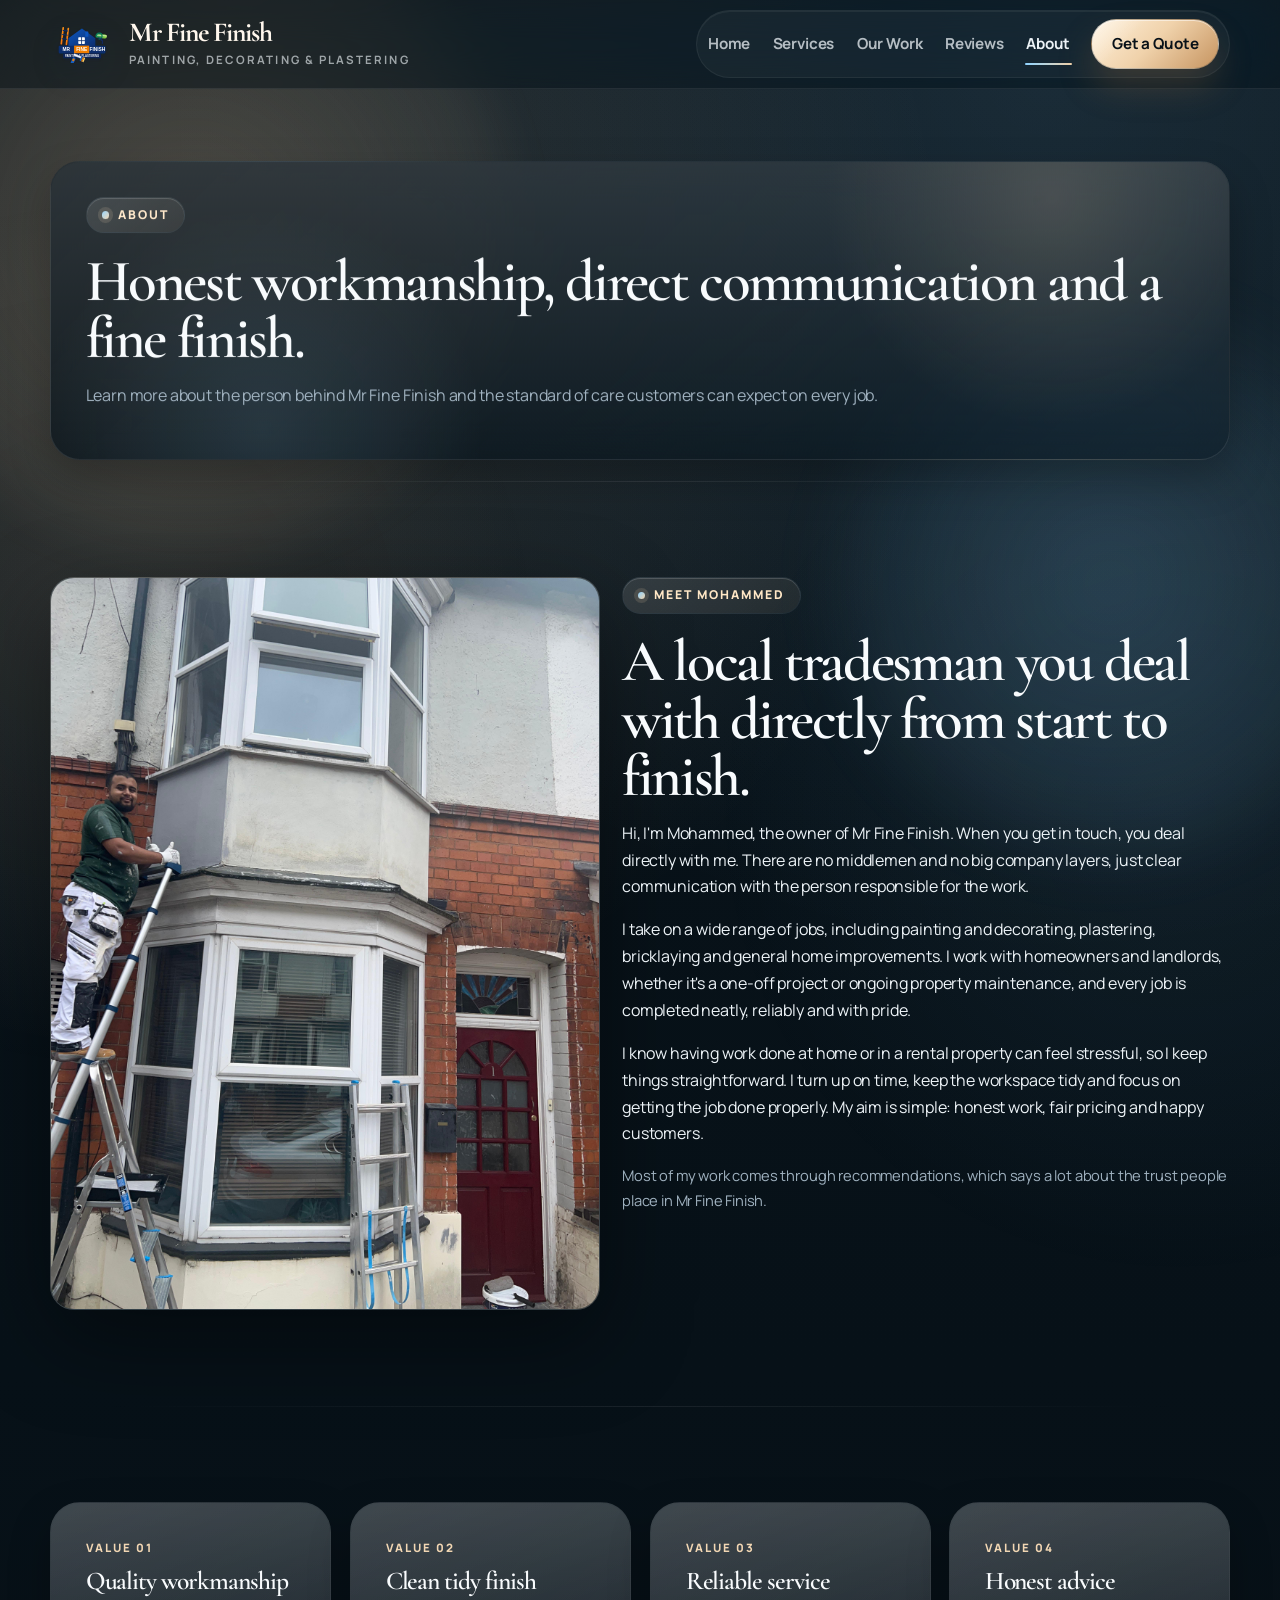
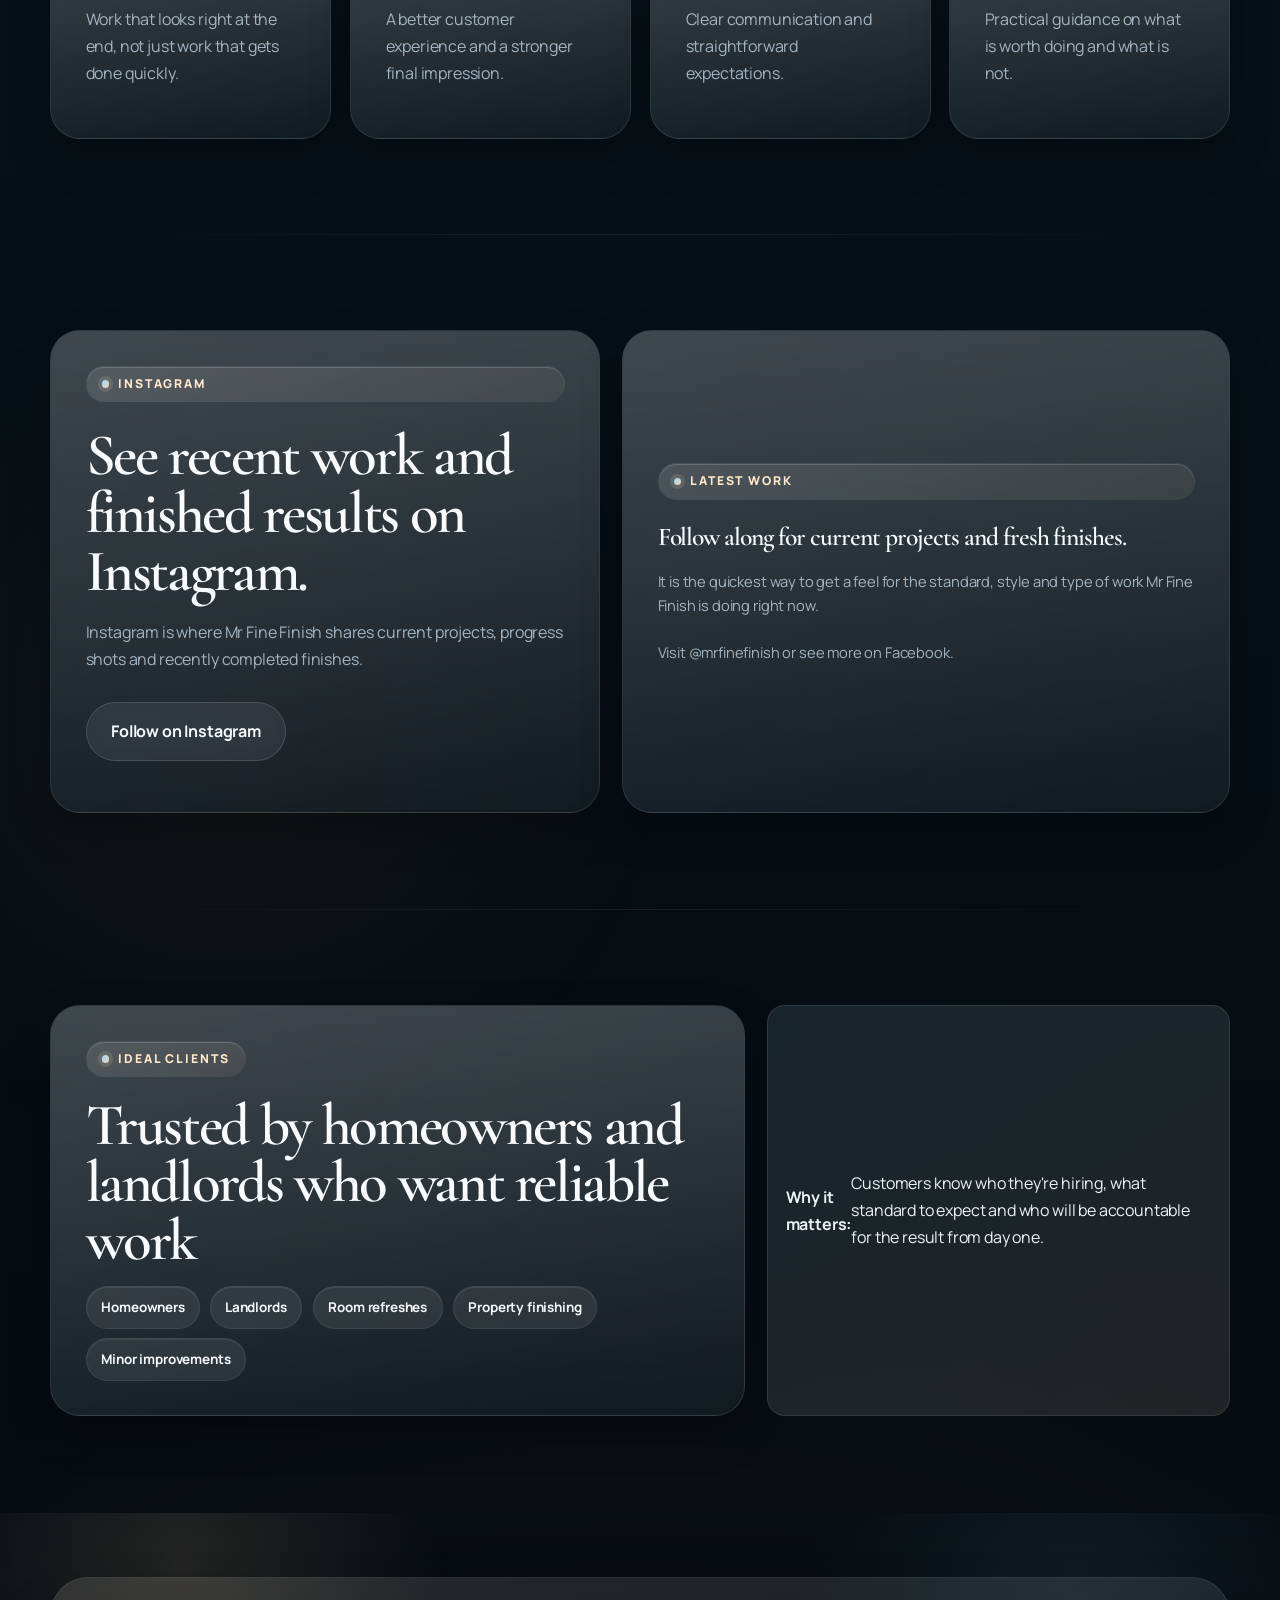
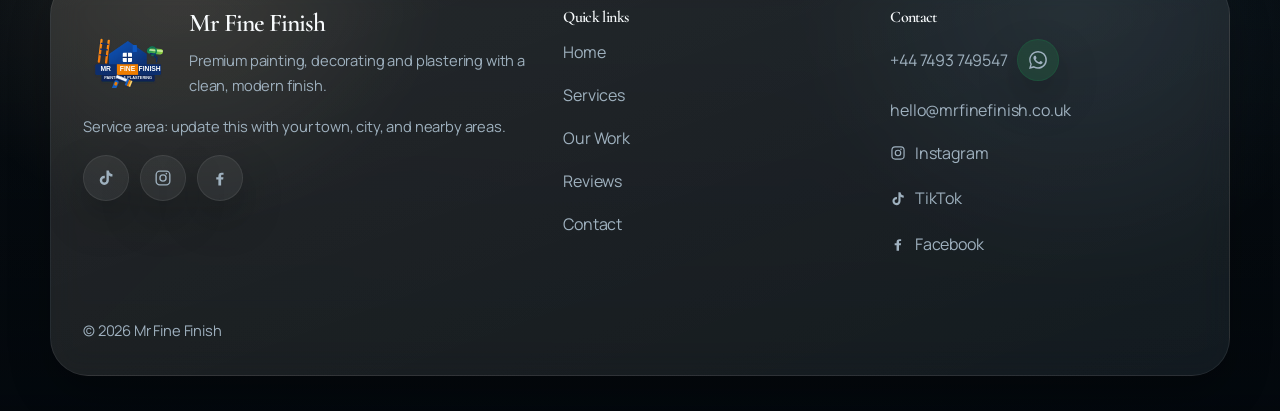
==== commit 3ef14fba: "header footer fixed" ====
--- a/about.html
+++ b/about.html
@@ -12,20 +12,7 @@
   <link rel="stylesheet" href="css/styles.css">
 </head>
 <body class="page-about">
-  <header class="topbar">
-    <div class="container nav">
-      <a class="brand" href="index.html"><img class="brand-logo" src="assets/logo-full.svg" alt="Mr Fine Finish logo"><span class="brand-copy"><span class="brand-mark" data-business-name>Mr Fine Finish</span><span class="brand-sub">Painting, decorating &amp; plastering</span></span></a>
-      <button class="menu-toggle" data-menu-toggle aria-label="Open menu" aria-expanded="false">&#9776;</button>
-      <nav class="nav-links" data-nav-links>
-        <a href="index.html">Home</a>
-        <a href="services.html">Services</a>
-        <a href="work.html">Our Work</a>
-        <a href="reviews.html">Reviews</a>
-        <a class="active" href="about.html">About</a>
-        <a class="button button-primary" href="contact.html">Get a Quote</a>
-      </nav>
-    </div>
-  </header>
+  <div data-site-header></div>
 
   <main>
     <section class="page-hero">
@@ -100,16 +87,7 @@
     </section>
   </main>
 
-  <footer class="footer">
-    <div class="container">
-      <div class="footer-grid">
-        <div><div class="footer-brand"><img class="footer-logo" src="assets/logo-full.svg" alt="Mr Fine Finish logo"><div><h3 data-business-name>Mr Fine Finish</h3><p class="small-text" data-tagline></p></div></div><div class="footer-social" aria-label="Social media links"><a class="social-icon-link" data-tiktok-link href="#" target="_blank" rel="noreferrer" aria-label="TikTok"><svg viewBox="0 0 24 24" aria-hidden="true"><path d="M19.59 6.69a4.83 4.83 0 0 1-3.77-4.35V2h-3.2v13.15a2.89 2.89 0 1 1-2.89-2.89c.24 0 .47.03.69.08V9.07a6.08 6.08 0 0 0-.69-.04A6.09 6.09 0 1 0 15.82 15V8.54a8.04 8.04 0 0 0 4.77 1.57V6.9c-.34 0-.68-.07-1-.21Z"/></svg></a><a class="social-icon-link" data-instagram-link href="#" target="_blank" rel="noreferrer" aria-label="Instagram"><svg viewBox="0 0 24 24" aria-hidden="true"><path d="M7.75 2h8.5A5.76 5.76 0 0 1 22 7.75v8.5A5.76 5.76 0 0 1 16.25 22h-8.5A5.76 5.76 0 0 1 2 16.25v-8.5A5.76 5.76 0 0 1 7.75 2Zm-.2 1.8A3.75 3.75 0 0 0 3.8 7.55v8.9a3.75 3.75 0 0 0 3.75 3.75h8.9a3.75 3.75 0 0 0 3.75-3.75v-8.9a3.75 3.75 0 0 0-3.75-3.75h-8.9Zm8.95 1.35a1.1 1.1 0 1 1 0 2.2 1.1 1.1 0 0 1 0-2.2ZM12 7a5 5 0 1 1 0 10 5 5 0 0 1 0-10Zm0 1.8A3.2 3.2 0 1 0 12 15.2 3.2 3.2 0 0 0 12 8.8Z"/></svg></a><a class="social-icon-link" data-facebook-link href="#" target="_blank" rel="noreferrer" aria-label="Facebook"><svg viewBox="0 0 24 24" aria-hidden="true"><path d="M13.5 22v-8h2.7l.4-3h-3.1V9.1c0-.87.25-1.46 1.49-1.46H16.7V4.96c-.31-.04-1.36-.12-2.58-.12-2.55 0-4.29 1.56-4.29 4.42V11H7v3h2.83v8h3.67Z"/></svg></a></div></div>
-        <div><h4>Quick links</h4><p><a href="services.html">Services</a></p><p><a href="work.html">Our Work</a></p><p><a href="contact.html">Contact</a></p></div>
-        <div><h4>Contact</h4><p><span class="contact-inline"><a data-phone-link href="tel:+447493749547"><span data-phone-display></span></a><a class="whatsapp-link" data-whatsapp-link href="https://wa.me/447493749547" target="_blank" rel="noreferrer" aria-label="Chat on WhatsApp"><svg viewBox="0 0 24 24" aria-hidden="true"><path d="M20.52 3.48A11.86 11.86 0 0 0 12.06 0C5.55 0 .25 5.29.25 11.8c0 2.08.54 4.11 1.57 5.9L0 24l6.5-1.7a11.78 11.78 0 0 0 5.56 1.42h.01c6.5 0 11.8-5.29 11.8-11.8 0-3.15-1.23-6.1-3.35-8.44Zm-8.46 18.25h-.01a9.9 9.9 0 0 1-5.05-1.39l-.36-.21-3.86 1.01 1.03-3.76-.23-.38a9.86 9.86 0 0 1-1.52-5.2c0-5.45 4.44-9.88 9.9-9.88 2.64 0 5.12 1.02 6.98 2.9a9.8 9.8 0 0 1 2.88 6.98c0 5.45-4.44 9.89-9.88 9.89Zm5.42-7.4c-.3-.15-1.78-.88-2.06-.98-.28-.1-.48-.15-.68.15-.2.3-.78.98-.95 1.18-.18.2-.35.22-.65.07-.3-.15-1.25-.46-2.38-1.48-.88-.78-1.47-1.74-1.65-2.04-.17-.3-.02-.46.13-.61.14-.14.3-.35.45-.53.15-.18.2-.3.3-.5.1-.2.05-.38-.02-.53-.08-.15-.68-1.64-.94-2.25-.25-.6-.5-.52-.68-.53h-.58c-.2 0-.53.08-.8.38-.28.3-1.06 1.04-1.06 2.52 0 1.48 1.08 2.92 1.23 3.12.15.2 2.1 3.21 5.1 4.5.71.3 1.27.48 1.7.61.71.22 1.36.19 1.87.11.57-.08 1.78-.73 2.03-1.44.25-.71.25-1.33.17-1.45-.08-.12-.28-.2-.58-.35Z"/></svg></a></span></p><p><a data-email-link href="mailto:hello@mrfinefinish.co.uk"><span data-email></span></a></p><p><a data-facebook-link href="#" target="_blank" rel="noreferrer">Facebook</a></p></div>
-      </div>
-      <div class="footer-bottom"><span>&copy; <span data-current-year></span> <span data-business-name></span></span></div>
-    </div>
-  </footer>
+  <div data-site-footer></div>
   <script src="js/site-data.js"></script>
   <script src="js/main.js"></script>
 </body>
--- a/css/styles.css
+++ b/css/styles.css
@@ -1,25 +1,25 @@
 :root {
-  --bg: #f6f1e8;
-  --bg-deep: #ede3d2;
-  --bg-soft: #fbf8f3;
-  --surface: rgba(255, 251, 245, 0.72);
-  --surface-strong: rgba(255, 254, 251, 0.9);
-  --surface-solid: #fffdfa;
-  --surface-dark: #173144;
-  --text: #16212b;
-  --muted: #5b6671;
-  --muted-strong: #43505b;
-  --line: rgba(22, 33, 43, 0.12);
-  --line-strong: rgba(22, 33, 43, 0.22);
-  --accent: #23435b;
-  --accent-strong: #173144;
-  --accent-2: #8e6946;
-  --accent-3: #d7b285;
-  --accent-soft: rgba(35, 67, 91, 0.12);
-  --glow: rgba(35, 67, 91, 0.2);
-  --shadow: 0 28px 80px rgba(19, 28, 36, 0.16);
-  --shadow-soft: 0 14px 36px rgba(19, 28, 36, 0.1);
-  --shadow-crisp: 0 18px 42px rgba(19, 28, 36, 0.12);
+  --bg: #071118;
+  --bg-deep: #03080d;
+  --bg-soft: #0f1c25;
+  --surface: rgba(12, 23, 31, 0.56);
+  --surface-strong: rgba(16, 31, 41, 0.82);
+  --surface-solid: #122531;
+  --surface-dark: #09131a;
+  --text: #edf3f7;
+  --muted: #9fb1bf;
+  --muted-strong: #cad6df;
+  --line: rgba(236, 243, 247, 0.1);
+  --line-strong: rgba(236, 243, 247, 0.2);
+  --accent: #f0d2ab;
+  --accent-strong: #ffe7c6;
+  --accent-2: #9c6b3d;
+  --accent-3: #8fd3ff;
+  --accent-soft: rgba(240, 210, 171, 0.12);
+  --glow: rgba(143, 211, 255, 0.24);
+  --shadow: 0 30px 90px rgba(0, 0, 0, 0.42);
+  --shadow-soft: 0 18px 40px rgba(0, 0, 0, 0.26);
+  --shadow-crisp: 0 18px 42px rgba(0, 0, 0, 0.34);
   --radius-xs: 16px;
   --radius-sm: 22px;
   --radius: 30px;
@@ -41,9 +41,10 @@
   font-family: "Manrope", "Segoe UI", Arial, sans-serif;
   color: var(--text);
   background:
-    radial-gradient(circle at top left, rgba(215, 178, 133, 0.18), transparent 34%),
-    radial-gradient(circle at 88% 6%, rgba(35, 67, 91, 0.14), transparent 30%),
-    linear-gradient(180deg, #fcfaf7 0%, #f5efe5 48%, #f1e7d8 100%);
+    radial-gradient(circle at 14% 8%, rgba(240, 210, 171, 0.16), transparent 22%),
+    radial-gradient(circle at 82% 2%, rgba(143, 211, 255, 0.13), transparent 24%),
+    radial-gradient(circle at 50% 120%, rgba(156, 107, 61, 0.12), transparent 34%),
+    linear-gradient(180deg, #09131a 0%, #071118 38%, #040a0f 100%);
   line-height: 1.68;
   letter-spacing: -0.01em;
   -webkit-font-smoothing: antialiased;
@@ -60,21 +61,53 @@
 }
 
 body::before {
-  inset: -8% auto auto -8%;
+  inset: -10% auto auto -10%;
+  width: 40rem;
+  height: 40rem;
+  border-radius: 50%;
+  background: radial-gradient(circle, rgba(240, 210, 171, 0.18), rgba(240, 210, 171, 0));
+  filter: blur(24px);
+  animation: ambientFloat 18s ease-in-out infinite;
+}
+
+body::after {
+  inset: auto -8% 5% auto;
   width: 34rem;
   height: 34rem;
   border-radius: 50%;
-  background: radial-gradient(circle, rgba(255, 255, 255, 0.55), rgba(255, 255, 255, 0));
-  filter: blur(14px);
-}
-
-body::after {
-  inset: auto -10% 8% auto;
-  width: 28rem;
-  height: 28rem;
-  border-radius: 50%;
-  background: radial-gradient(circle, rgba(35, 67, 91, 0.14), rgba(35, 67, 91, 0));
-  filter: blur(30px);
+  background: radial-gradient(circle, rgba(143, 211, 255, 0.18), rgba(143, 211, 255, 0));
+  filter: blur(34px);
+  animation: ambientFloat 22s ease-in-out infinite reverse;
+}
+
+main {
+  position: relative;
+  isolation: isolate;
+}
+
+main::before,
+main::after {
+  content: "";
+  position: absolute;
+  inset: 0;
+  pointer-events: none;
+  z-index: -1;
+}
+
+main::before {
+  background:
+    radial-gradient(circle at 8% 18%, rgba(240, 210, 171, 0.08), transparent 16%),
+    radial-gradient(circle at 92% 24%, rgba(143, 211, 255, 0.07), transparent 18%),
+    radial-gradient(circle at 18% 74%, rgba(156, 107, 61, 0.08), transparent 18%);
+}
+
+main::after {
+  background-image:
+    linear-gradient(rgba(255, 255, 255, 0.025) 1px, transparent 1px),
+    linear-gradient(90deg, rgba(255, 255, 255, 0.025) 1px, transparent 1px);
+  background-size: 80px 80px;
+  mask-image: linear-gradient(180deg, rgba(0, 0, 0, 0.42), transparent 90%);
+  opacity: 0.28;
 }
 
 img {
@@ -89,7 +122,7 @@
 }
 
 a[href] {
-  text-decoration-color: rgba(35, 67, 91, 0.42);
+  text-decoration-color: rgba(240, 210, 171, 0.42);
   text-underline-offset: 0.18em;
 }
 
@@ -102,6 +135,7 @@
   letter-spacing: -0.04em;
   font-family: "Cormorant Garamond", Georgia, serif;
   font-weight: 600;
+  color: #f8fbfd;
 }
 
 h1 {
@@ -185,32 +219,33 @@
 }
 
 .button-primary {
-  color: #fffdfa;
+  color: #09131a;
   background:
-    linear-gradient(135deg, rgba(255, 255, 255, 0.12), rgba(255, 255, 255, 0) 40%),
-    linear-gradient(135deg, #2f536f 0%, #23435b 52%, #173144 100%);
+    linear-gradient(135deg, rgba(255, 255, 255, 0.46), rgba(255, 255, 255, 0) 32%),
+    linear-gradient(135deg, #fff1db 0%, #f0d2ab 48%, #c69460 100%);
   box-shadow:
-    0 18px 34px rgba(23, 49, 68, 0.28),
-    inset 0 1px 0 rgba(255, 255, 255, 0.18);
+    0 18px 34px rgba(156, 107, 61, 0.28),
+    inset 0 1px 0 rgba(255, 255, 255, 0.52);
 }
 
 .button-primary:hover {
   box-shadow:
-    0 22px 42px rgba(23, 49, 68, 0.34),
-    inset 0 1px 0 rgba(255, 255, 255, 0.24);
+    0 22px 42px rgba(156, 107, 61, 0.38),
+    0 0 26px rgba(240, 210, 171, 0.22),
+    inset 0 1px 0 rgba(255, 255, 255, 0.58);
 }
 
 .button-secondary {
-  color: var(--text);
-  border: 1px solid rgba(22, 33, 43, 0.12);
-  background: rgba(255, 255, 255, 0.64);
-  backdrop-filter: blur(14px);
+  color: #f7fafc;
+  border: 1px solid rgba(255, 255, 255, 0.14);
+  background: rgba(255, 255, 255, 0.06);
+  backdrop-filter: blur(16px);
 }
 
 .button-secondary:hover {
-  background: rgba(255, 255, 255, 0.86);
-  border-color: rgba(22, 33, 43, 0.2);
-  box-shadow: 0 18px 36px rgba(19, 28, 36, 0.12);
+  background: rgba(255, 255, 255, 0.1);
+  border-color: rgba(240, 210, 171, 0.24);
+  box-shadow: 0 18px 36px rgba(0, 0, 0, 0.2);
 }
 
 .container {
@@ -243,24 +278,9 @@
   transform: translateX(-50%);
   width: min(1080px, calc(100% - 2rem));
   height: 1px;
-  background: linear-gradient(90deg, rgba(22, 33, 43, 0), rgba(22, 33, 43, 0.08), rgba(22, 33, 43, 0));
-}
-
-.section::after {
-  content: "";
-  position: absolute;
-  inset: 1rem auto auto 50%;
-  transform: translateX(-50%);
-  width: min(1080px, calc(100% - 2rem));
-  height: calc(100% - 2rem);
-  border-radius: 40px;
-  background:
-    linear-gradient(180deg, rgba(255, 255, 255, 0.2), rgba(255, 255, 255, 0)),
-    linear-gradient(135deg, rgba(255, 255, 255, 0.14), rgba(255, 255, 255, 0));
-  opacity: 0.35;
-  z-index: -1;
-  pointer-events: none;
-}
+  background: linear-gradient(90deg, rgba(255, 255, 255, 0), rgba(255, 255, 255, 0.08), rgba(255, 255, 255, 0));
+}
+
 
 .eyebrow {
   display: inline-flex;
@@ -269,14 +289,14 @@
   padding: 0.45rem 0.95rem;
   border-radius: 999px;
   border: 1px solid rgba(35, 67, 91, 0.16);
-  background: linear-gradient(135deg, rgba(255, 255, 255, 0.58), rgba(215, 178, 133, 0.14));
-  color: var(--accent);
+  background: linear-gradient(135deg, rgba(255, 255, 255, 0.12), rgba(240, 210, 171, 0.08));
+  color: var(--accent-strong);
   font-size: 0.76rem;
   font-weight: 800;
   letter-spacing: 0.16em;
   text-transform: uppercase;
   margin-bottom: 1.2rem;
-  box-shadow: inset 0 1px 0 rgba(255, 255, 255, 0.4);
+  box-shadow: inset 0 1px 0 rgba(255, 255, 255, 0.16);
 }
 
 .eyebrow::before {
@@ -284,8 +304,8 @@
   width: 0.45rem;
   height: 0.45rem;
   border-radius: 50%;
-  background: linear-gradient(135deg, var(--accent-3), var(--accent-2));
-  box-shadow: 0 0 0 4px rgba(215, 178, 133, 0.14);
+  background: linear-gradient(135deg, var(--accent-3), var(--accent));
+  box-shadow: 0 0 0 4px rgba(240, 210, 171, 0.14);
 }
 
 .section-head {
@@ -311,16 +331,16 @@
   position: sticky;
   top: 0;
   z-index: 40;
-  border-bottom: 1px solid rgba(255, 255, 255, 0.18);
-  background: rgba(247, 241, 233, 0.68);
-  backdrop-filter: blur(18px) saturate(140%);
+  border-bottom: 1px solid rgba(255, 255, 255, 0.08);
+  background: rgba(7, 17, 24, 0.48);
+  backdrop-filter: blur(22px) saturate(150%);
   transition: background-color 0.24s ease, border-color 0.24s ease, box-shadow 0.24s ease;
 }
 
 .topbar.is-scrolled {
-  background: rgba(247, 241, 233, 0.84);
-  border-color: rgba(22, 33, 43, 0.08);
-  box-shadow: 0 16px 32px rgba(19, 28, 36, 0.08);
+  background: rgba(7, 17, 24, 0.72);
+  border-color: rgba(255, 255, 255, 0.1);
+  box-shadow: 0 16px 32px rgba(0, 0, 0, 0.24);
 }
 
 .nav {
@@ -357,11 +377,11 @@
   line-height: 1;
   letter-spacing: -0.04em;
   font-weight: 700;
-  color: var(--accent-strong);
+  color: #fff7ed;
 }
 
 .brand-sub {
-  color: var(--muted);
+  color: rgba(237, 243, 247, 0.62);
   font-size: 0.72rem;
   font-weight: 700;
   text-transform: uppercase;
@@ -372,10 +392,15 @@
   display: flex;
   align-items: center;
   gap: 1.2rem;
+  padding: 0.48rem 0.6rem;
+  border-radius: 999px;
+  background: rgba(255, 255, 255, 0.04);
+  border: 1px solid rgba(255, 255, 255, 0.06);
+  box-shadow: inset 0 1px 0 rgba(255, 255, 255, 0.06);
 }
 
 .nav-links a {
-  color: var(--muted-strong);
+  color: rgba(237, 243, 247, 0.74);
   font-size: 0.95rem;
   font-weight: 700;
   padding: 0.4rem 0.1rem;
@@ -392,7 +417,7 @@
   bottom: -0.1rem;
   height: 2px;
   border-radius: 999px;
-  background: linear-gradient(90deg, var(--accent), var(--accent-3));
+  background: linear-gradient(90deg, var(--accent-3), var(--accent));
   transform: scaleX(0);
   transform-origin: left;
   transition: transform 0.3s cubic-bezier(0.22, 1, 0.36, 1);
@@ -413,6 +438,8 @@
 .nav-links .button-primary {
   padding-inline: 1.25rem;
   border: 1px solid rgba(18, 34, 47, 0.24);
+  color: #081118;
+  text-shadow: none;
 }
 
 .menu-toggle {
@@ -420,14 +447,15 @@
   width: 48px;
   height: 48px;
   border-radius: 50%;
-  border: 1px solid rgba(22, 33, 43, 0.12);
-  background: rgba(255, 255, 255, 0.56);
+  border: 1px solid rgba(255, 255, 255, 0.14);
+  background: rgba(255, 255, 255, 0.08);
   font-size: 1.32rem;
-  box-shadow: 0 10px 22px rgba(19, 28, 36, 0.08);
+  color: #fffaf3;
+  box-shadow: 0 10px 22px rgba(0, 0, 0, 0.18);
 }
 
 .hero {
-  padding: 5.5rem 0 4.1rem;
+  padding: 6.2rem 0 4.8rem;
   position: relative;
   overflow: clip;
 }
@@ -435,13 +463,14 @@
 .hero::before {
   content: "";
   position: absolute;
-  inset: 2rem 0 auto;
-  height: 34rem;
+  inset: 0 0 auto;
+  height: 42rem;
   background:
-    radial-gradient(circle at 14% 18%, rgba(255, 255, 255, 0.74), transparent 24%),
-    radial-gradient(circle at 84% 8%, rgba(215, 178, 133, 0.18), transparent 22%),
-    linear-gradient(135deg, rgba(35, 67, 91, 0.06), rgba(255, 255, 255, 0));
+    radial-gradient(circle at 12% 18%, rgba(240, 210, 171, 0.18), transparent 24%),
+    radial-gradient(circle at 85% 10%, rgba(143, 211, 255, 0.14), transparent 24%),
+    linear-gradient(135deg, rgba(255, 255, 255, 0.04), rgba(255, 255, 255, 0));
   z-index: -1;
+  animation: meshShift 18s ease-in-out infinite alternate;
 }
 
 .hero::after {
@@ -449,14 +478,14 @@
   position: absolute;
   inset: auto 0 -42px;
   height: 80px;
-  background: linear-gradient(180deg, rgba(245, 239, 229, 0), rgba(240, 232, 220, 0.9));
+  background: linear-gradient(180deg, rgba(7, 17, 24, 0), rgba(4, 10, 15, 0.98));
   pointer-events: none;
 }
 
 .hero-grid {
   display: grid;
-  gap: 1.35rem;
-  grid-template-columns: minmax(0, 0.84fr) minmax(0, 1.16fr);
+  gap: 1.5rem;
+  grid-template-columns: minmax(0, 0.88fr) minmax(0, 1.12fr);
   align-items: stretch;
 }
 
@@ -472,9 +501,9 @@
   position: relative;
   overflow: hidden;
   background:
-    linear-gradient(160deg, rgba(255, 255, 255, 0.72), rgba(255, 255, 255, 0.3)),
-    linear-gradient(135deg, rgba(255, 255, 255, 0.5), rgba(214, 196, 171, 0.12));
-  border: 1px solid rgba(255, 255, 255, 0.62);
+    linear-gradient(160deg, rgba(255, 255, 255, 0.11), rgba(255, 255, 255, 0.03)),
+    linear-gradient(135deg, rgba(12, 23, 31, 0.84), rgba(12, 23, 31, 0.54));
+  border: 1px solid rgba(255, 255, 255, 0.1);
   border-radius: var(--radius);
   box-shadow: var(--shadow-soft);
   backdrop-filter: blur(18px) saturate(140%);
@@ -497,7 +526,27 @@
   content: "";
   position: absolute;
   inset: 0;
-  background: linear-gradient(180deg, rgba(255, 255, 255, 0.28), rgba(255, 255, 255, 0));
+  background: linear-gradient(180deg, rgba(255, 255, 255, 0.12), rgba(255, 255, 255, 0));
+  pointer-events: none;
+}
+
+.hero-card::after,
+.panel::after,
+.card::after,
+.service-card::after,
+.review-card::after,
+.contact-card::after,
+.stat-card::after,
+.work-card::after,
+.social-card::after {
+  content: "";
+  position: absolute;
+  inset: -30% auto auto -40%;
+  width: 60%;
+  height: 160%;
+  background: linear-gradient(90deg, rgba(255, 255, 255, 0), rgba(255, 255, 255, 0.06), rgba(255, 255, 255, 0));
+  transform: rotate(18deg) translateX(-140%);
+  transition: transform 1.2s ease;
   pointer-events: none;
 }
 
@@ -525,7 +574,18 @@
 .trust-item:hover {
   transform: translateY(-7px);
   box-shadow: var(--shadow);
-  border-color: rgba(35, 67, 91, 0.22);
+  border-color: rgba(240, 210, 171, 0.18);
+}
+
+.panel:hover::after,
+.card:hover::after,
+.service-card:hover::after,
+.review-card:hover::after,
+.contact-card:hover::after,
+.stat-card:hover::after,
+.work-card:hover::after,
+.social-card:hover::after {
+  transform: rotate(18deg) translateX(260%);
 }
 
 .hero-card,
@@ -551,20 +611,24 @@
 .hero-copy h1 {
   max-width: 10.5ch;
   margin-bottom: 0.35rem;
+  text-wrap: balance;
+  font-size: clamp(2.5rem, 5vw, 4.8rem);
 }
 
 .hero-copy [data-tagline] {
-  font-size: 1.06rem;
+  font-size: 1.08rem;
   max-width: 49ch;
+  color: rgba(237, 243, 247, 0.78);
 }
 
 .hero-card-main {
   display: flex;
   align-items: center;
   background:
-    radial-gradient(circle at top right, rgba(215, 178, 133, 0.18), transparent 22%),
-    radial-gradient(circle at 12% 100%, rgba(35, 67, 91, 0.14), transparent 24%),
-    linear-gradient(135deg, rgba(255, 255, 255, 0.84), rgba(245, 238, 228, 0.54));
+    radial-gradient(circle at top right, rgba(240, 210, 171, 0.18), transparent 22%),
+    radial-gradient(circle at 12% 100%, rgba(143, 211, 255, 0.16), transparent 24%),
+    linear-gradient(135deg, rgba(7, 17, 24, 0.82), rgba(12, 23, 31, 0.66));
+  min-height: 36rem;
 }
 
 .hero-card-main::after {
@@ -574,8 +638,8 @@
   width: 18rem;
   height: 18rem;
   border-radius: 50%;
-  background: radial-gradient(circle, rgba(35, 67, 91, 0.12), rgba(35, 67, 91, 0));
-  filter: blur(10px);
+  background: radial-gradient(circle, rgba(143, 211, 255, 0.14), rgba(143, 211, 255, 0));
+  filter: blur(14px);
 }
 
 .hero-actions {
@@ -596,9 +660,9 @@
   position: relative;
   padding: 1.15rem 1.05rem 1rem;
   border-radius: 22px;
-  border: 1px solid rgba(22, 33, 43, 0.08);
-  background: rgba(255, 255, 255, 0.52);
-  box-shadow: inset 0 1px 0 rgba(255, 255, 255, 0.38);
+  border: 1px solid rgba(255, 255, 255, 0.08);
+  background: rgba(255, 255, 255, 0.04);
+  box-shadow: inset 0 1px 0 rgba(255, 255, 255, 0.1);
 }
 
 .hero-meta strong {
@@ -608,6 +672,7 @@
   font-size: 0.98rem;
   font-weight: 800;
   letter-spacing: -0.02em;
+  color: #fef6ea;
 }
 
 .hero-visual {
@@ -619,7 +684,7 @@
   content: "";
   position: absolute;
   inset: 1rem;
-  border: 1px solid rgba(255, 255, 255, 0.28);
+  border: 1px solid rgba(255, 255, 255, 0.12);
   border-radius: calc(var(--radius) - 8px);
   pointer-events: none;
 }
@@ -629,8 +694,9 @@
   border-radius: calc(var(--radius) - 10px);
   padding: 1.2rem;
   background:
-    linear-gradient(155deg, rgba(12, 32, 48, 0.88), rgba(35, 67, 91, 0.78) 42%, rgba(142, 105, 70, 0.52) 100%),
-    linear-gradient(135deg, #1e3a4d, #4c6c82);
+    radial-gradient(circle at 24% 22%, rgba(255, 255, 255, 0.08), transparent 18%),
+    linear-gradient(155deg, rgba(4, 12, 18, 0.98), rgba(13, 32, 44, 0.88) 42%, rgba(73, 47, 24, 0.76) 100%),
+    linear-gradient(135deg, #09141d, #173042);
   display: flex;
   flex-direction: column;
   justify-content: flex-end;
@@ -645,7 +711,7 @@
   width: 16rem;
   height: 16rem;
   border-radius: 50%;
-  background: radial-gradient(circle, rgba(255, 255, 255, 0.16), rgba(255, 255, 255, 0));
+  background: radial-gradient(circle, rgba(143, 211, 255, 0.18), rgba(143, 211, 255, 0));
 }
 
 .hero-visual-inner::after {
@@ -655,7 +721,7 @@
   width: 18rem;
   height: 18rem;
   border-radius: 50%;
-  background: radial-gradient(circle, rgba(215, 178, 133, 0.22), rgba(215, 178, 133, 0));
+  background: radial-gradient(circle, rgba(240, 210, 171, 0.22), rgba(240, 210, 171, 0));
 }
 
 .hero-brand-lockup {
@@ -670,10 +736,10 @@
 .hero-logo-frame {
   padding: clamp(1rem, 2vw, 1.3rem);
   border-radius: calc(var(--radius) - 10px);
-  background: rgba(255, 255, 255, 0.86);
-  border: 1px solid rgba(255, 255, 255, 0.78);
+  background: rgba(255, 252, 247, 0.92);
+  border: 1px solid rgba(255, 255, 255, 0.88);
   box-shadow:
-    0 24px 52px rgba(8, 18, 28, 0.18),
+    0 24px 52px rgba(0, 0, 0, 0.24),
     inset 0 1px 0 rgba(255, 255, 255, 0.36);
 }
 
@@ -685,7 +751,7 @@
 .hero-visual-copy {
   display: grid;
   gap: 0.8rem;
-  color: rgba(255, 252, 247, 0.94);
+  color: rgba(255, 252, 247, 0.96);
 }
 
 .hero-visual-copy strong {
@@ -710,8 +776,8 @@
 .hero-highlights span {
   padding: 0.54rem 0.86rem;
   border-radius: 999px;
-  background: rgba(255, 255, 255, 0.14);
-  border: 1px solid rgba(255, 255, 255, 0.18);
+  background: rgba(255, 255, 255, 0.1);
+  border: 1px solid rgba(255, 255, 255, 0.16);
   font-size: 0.82rem;
   font-weight: 800;
   letter-spacing: 0.04em;
@@ -738,6 +804,7 @@
   font-family: "Manrope", "Segoe UI", Arial, sans-serif;
   font-weight: 800;
   letter-spacing: -0.02em;
+  color: #fef6ea;
 }
 
 .grid-3,
@@ -785,15 +852,11 @@
 
 .service-card {
   padding-top: 1.7rem;
-}
-
-.service-card::after {
-  content: "";
-  position: absolute;
-  inset: 0 auto auto 1.4rem;
-  width: calc(100% - 2.8rem);
-  height: 1px;
-  background: linear-gradient(90deg, rgba(35, 67, 91, 0.6), rgba(215, 178, 133, 0.38), rgba(35, 67, 91, 0));
+  min-height: 18rem;
+  background:
+    linear-gradient(90deg, rgba(143, 211, 255, 0.6), rgba(240, 210, 171, 0.52), rgba(143, 211, 255, 0)) top 1.4rem left 1.4rem / calc(100% - 2.8rem) 1px no-repeat,
+    linear-gradient(160deg, rgba(255, 255, 255, 0.11), rgba(255, 255, 255, 0.03)),
+    linear-gradient(135deg, rgba(12, 23, 31, 0.84), rgba(12, 23, 31, 0.54));
 }
 
 .card h3,
@@ -818,8 +881,9 @@
   min-height: 280px;
   border-radius: calc(var(--radius) - 12px);
   background:
-    linear-gradient(155deg, rgba(23, 49, 68, 0.74), rgba(72, 103, 124, 0.52), rgba(214, 188, 159, 0.46)),
-    linear-gradient(135deg, #26485f, #c4b39f);
+    radial-gradient(circle at 18% 20%, rgba(240, 210, 171, 0.2), transparent 18%),
+    linear-gradient(155deg, rgba(8, 18, 26, 0.92), rgba(20, 44, 58, 0.72), rgba(92, 60, 31, 0.56)),
+    linear-gradient(135deg, #112330, #8d6d4a);
   position: relative;
   overflow: hidden;
   box-shadow: inset 0 1px 0 rgba(255, 255, 255, 0.22);
@@ -849,7 +913,7 @@
   inset: 12% auto auto 12%;
   width: 60%;
   height: 60%;
-  border: 1px solid rgba(255, 255, 255, 0.34);
+  border: 1px solid rgba(255, 255, 255, 0.22);
   border-radius: 24px;
   backdrop-filter: blur(2px);
 }
@@ -864,12 +928,12 @@
   width: 100%;
   height: 100%;
   border-radius: calc(var(--radius) - 6px);
-  border: 1px solid rgba(255, 255, 255, 0.62);
+  border: 1px solid rgba(255, 255, 255, 0.14);
   box-shadow: var(--shadow);
   object-fit: cover;
   object-position: 26% center;
   overflow: hidden;
-  background: linear-gradient(135deg, rgba(35, 67, 91, 0.08), rgba(215, 178, 133, 0.12));
+  background: linear-gradient(135deg, rgba(143, 211, 255, 0.08), rgba(240, 210, 171, 0.12));
 }
 
 .split {
@@ -908,22 +972,22 @@
 .embed-box {
   position: relative;
   padding: 1.1rem;
-  border: 1px solid rgba(22, 33, 43, 0.1);
+  border: 1px solid rgba(255, 255, 255, 0.08);
   border-radius: calc(var(--radius) - 10px);
   background:
-    linear-gradient(160deg, rgba(255, 255, 255, 0.74), rgba(255, 255, 255, 0.42)),
-    linear-gradient(135deg, rgba(214, 196, 171, 0.12), rgba(255, 255, 255, 0.18));
+    linear-gradient(160deg, rgba(255, 255, 255, 0.08), rgba(255, 255, 255, 0.04)),
+    linear-gradient(135deg, rgba(240, 210, 171, 0.08), rgba(143, 211, 255, 0.04));
   min-height: 120px;
-  box-shadow: inset 0 1px 0 rgba(255, 255, 255, 0.4);
+  box-shadow: inset 0 1px 0 rgba(255, 255, 255, 0.1);
   transition: border-color 0.25s ease, background-color 0.25s ease, box-shadow 0.25s ease;
 }
 
 .panel:hover .embed-box,
 .social-card:hover .embed-box {
-  border-color: rgba(35, 67, 91, 0.2);
+  border-color: rgba(240, 210, 171, 0.18);
   box-shadow:
-    inset 0 1px 0 rgba(255, 255, 255, 0.4),
-    0 16px 30px rgba(19, 28, 36, 0.08);
+    inset 0 1px 0 rgba(255, 255, 255, 0.14),
+    0 16px 30px rgba(0, 0, 0, 0.16);
 }
 
 .embed-box iframe,
@@ -988,11 +1052,12 @@
 .pill {
   padding: 0.56rem 0.9rem;
   border-radius: 999px;
-  background: rgba(255, 255, 255, 0.86);
-  border: 1px solid rgba(22, 33, 43, 0.09);
+  background: rgba(255, 255, 255, 0.08);
+  border: 1px solid rgba(255, 255, 255, 0.08);
   font-size: 0.84rem;
   font-weight: 700;
-  box-shadow: inset 0 1px 0 rgba(255, 255, 255, 0.32);
+  color: #f6fafc;
+  box-shadow: inset 0 1px 0 rgba(255, 255, 255, 0.08);
 }
 
 .instagram-feed {
@@ -1019,8 +1084,8 @@
 }
 
 .fallback-card {
-  background: rgba(255, 255, 255, 0.72);
-  border: 1px solid rgba(22, 33, 43, 0.08);
+  background: rgba(255, 255, 255, 0.06);
+  border: 1px solid rgba(255, 255, 255, 0.08);
   border-radius: 18px;
   padding: 0.95rem;
 }
@@ -1033,7 +1098,7 @@
 
 .list-clean li {
   padding: 0.62rem 0;
-  border-bottom: 1px solid rgba(22, 33, 43, 0.08);
+  border-bottom: 1px solid rgba(255, 255, 255, 0.08);
 }
 
 .pill-list {
@@ -1049,8 +1114,8 @@
 
 .pill:hover {
   transform: translateY(-2px);
-  border-color: rgba(35, 67, 91, 0.22);
-  box-shadow: 0 14px 24px rgba(19, 28, 36, 0.08);
+  border-color: rgba(240, 210, 171, 0.24);
+  box-shadow: 0 14px 24px rgba(0, 0, 0, 0.16);
 }
 
 .page-hero {
@@ -1069,17 +1134,18 @@
 
 .page-hero-panel {
   background:
-    radial-gradient(circle at 85% 12%, rgba(215, 178, 133, 0.18), transparent 22%),
-    linear-gradient(135deg, rgba(255, 255, 255, 0.82), rgba(247, 241, 231, 0.5));
+    radial-gradient(circle at 85% 12%, rgba(240, 210, 171, 0.16), transparent 22%),
+    radial-gradient(circle at 18% 90%, rgba(143, 211, 255, 0.12), transparent 22%),
+    linear-gradient(135deg, rgba(9, 19, 26, 0.86), rgba(15, 28, 37, 0.62));
 }
 
 .quote-band {
   padding: clamp(2.3rem, 4vw, 3.2rem);
   text-align: center;
   background:
-    radial-gradient(circle at 12% 24%, rgba(35, 67, 91, 0.14), transparent 26%),
-    radial-gradient(circle at 86% 18%, rgba(215, 178, 133, 0.16), transparent 30%),
-    linear-gradient(145deg, rgba(255, 255, 255, 0.84), rgba(245, 238, 228, 0.62));
+    radial-gradient(circle at 12% 24%, rgba(143, 211, 255, 0.14), transparent 26%),
+    radial-gradient(circle at 86% 18%, rgba(240, 210, 171, 0.16), transparent 30%),
+    linear-gradient(145deg, rgba(9, 19, 26, 0.88), rgba(15, 28, 37, 0.68));
 }
 
 .quote-band p {
@@ -1103,7 +1169,7 @@
   gap: 0.45rem;
   font-weight: 700;
   font-size: 0.94rem;
-  color: var(--muted-strong);
+  color: #f3f7fa;
 }
 
 input,
@@ -1111,27 +1177,32 @@
 select {
   width: 100%;
   border-radius: 16px;
-  border: 1px solid rgba(22, 33, 43, 0.12);
+  border: 1px solid rgba(255, 255, 255, 0.12);
   padding: 0.95rem 1rem;
   font: inherit;
-  color: var(--text);
-  background: rgba(255, 255, 255, 0.88);
-  box-shadow: inset 0 1px 0 rgba(255, 255, 255, 0.4);
+  color: #f6fafc;
+  background: rgba(255, 255, 255, 0.06);
+  box-shadow: inset 0 1px 0 rgba(255, 255, 255, 0.08);
   transition: border-color 0.2s ease, box-shadow 0.2s ease, background-color 0.2s ease;
 }
 
 input:hover,
 textarea:hover,
 select:hover {
-  border-color: rgba(22, 33, 43, 0.22);
+  border-color: rgba(255, 255, 255, 0.2);
 }
 
 input:focus,
 textarea:focus,
 select:focus {
-  border-color: rgba(35, 67, 91, 0.42);
-  background: #fff;
-  box-shadow: 0 0 0 4px rgba(35, 67, 91, 0.12);
+  border-color: rgba(240, 210, 171, 0.38);
+  background: rgba(255, 255, 255, 0.1);
+  box-shadow: 0 0 0 4px rgba(240, 210, 171, 0.08);
+}
+
+input::placeholder,
+textarea::placeholder {
+  color: rgba(237, 243, 247, 0.45);
 }
 
 textarea {
@@ -1153,18 +1224,19 @@
   position: absolute;
   inset: 0 0 0;
   background:
-    radial-gradient(circle at 14% 10%, rgba(215, 178, 133, 0.14), transparent 22%),
-    linear-gradient(180deg, rgba(240, 232, 220, 0.52), rgba(229, 220, 207, 0.9));
+    radial-gradient(circle at 14% 10%, rgba(240, 210, 171, 0.12), transparent 22%),
+    radial-gradient(circle at 84% 18%, rgba(143, 211, 255, 0.08), transparent 24%),
+    linear-gradient(180deg, rgba(6, 12, 17, 0.4), rgba(3, 8, 13, 0.95));
   z-index: -1;
 }
 
 .footer .container {
   padding: 2rem;
   border-radius: var(--radius-lg);
-  border: 1px solid rgba(255, 255, 255, 0.56);
+  border: 1px solid rgba(255, 255, 255, 0.08);
   background:
-    linear-gradient(160deg, rgba(255, 255, 255, 0.64), rgba(255, 255, 255, 0.28)),
-    linear-gradient(135deg, rgba(255, 255, 255, 0.4), rgba(214, 196, 171, 0.16));
+    linear-gradient(160deg, rgba(255, 255, 255, 0.08), rgba(255, 255, 255, 0.03)),
+    linear-gradient(135deg, rgba(240, 210, 171, 0.06), rgba(143, 211, 255, 0.05));
   box-shadow: var(--shadow-soft);
   backdrop-filter: blur(16px);
 }
@@ -1197,6 +1269,19 @@
   position: relative;
 }
 
+.footer-link-with-icon {
+  display: inline-flex;
+  align-items: center;
+  gap: 0.55rem;
+}
+
+.footer-link-with-icon svg {
+  width: 16px;
+  height: 16px;
+  fill: currentColor;
+  flex: 0 0 auto;
+}
+
 .footer a:hover {
   color: var(--text);
 }
@@ -1211,12 +1296,12 @@
   width: 46px;
   height: 46px;
   border-radius: 50%;
-  border: 1px solid rgba(22, 33, 43, 0.08);
-  background: rgba(255, 255, 255, 0.78);
+  border: 1px solid rgba(255, 255, 255, 0.08);
+  background: rgba(255, 255, 255, 0.06);
   display: inline-flex;
   align-items: center;
   justify-content: center;
-  color: var(--accent);
+  color: var(--accent-strong);
   box-shadow: var(--shadow-soft);
   transition: transform 0.24s ease, border-color 0.24s ease, background-color 0.24s ease, box-shadow 0.24s ease;
 }
@@ -1228,9 +1313,9 @@
 
 .social-icon-link:hover {
   transform: translateY(-2px);
-  border-color: rgba(35, 67, 91, 0.22);
-  background: rgba(255, 255, 255, 0.94);
-  box-shadow: 0 16px 28px rgba(19, 28, 36, 0.12);
+  border-color: rgba(240, 210, 171, 0.18);
+  background: rgba(255, 255, 255, 0.1);
+  box-shadow: 0 16px 28px rgba(0, 0, 0, 0.18);
 }
 
 .social-icon-link svg,
@@ -1283,9 +1368,43 @@
   padding: 1rem 1.1rem;
   border-radius: 18px;
   background:
-    linear-gradient(145deg, rgba(35, 67, 91, 0.1), rgba(215, 178, 133, 0.08)),
-    rgba(255, 255, 255, 0.36);
-  border: 1px solid rgba(35, 67, 91, 0.18);
+    linear-gradient(145deg, rgba(143, 211, 255, 0.08), rgba(240, 210, 171, 0.08)),
+    rgba(255, 255, 255, 0.04);
+  border: 1px solid rgba(255, 255, 255, 0.1);
+}
+
+body:not(.is-ready) .topbar,
+body:not(.is-ready) main,
+body:not(.is-ready) .footer {
+  opacity: 0;
+  transform: translateY(12px);
+}
+
+body.is-ready .topbar,
+body.is-ready main,
+body.is-ready .footer {
+  opacity: 1;
+  transform: none;
+  transition: opacity 0.72s ease, transform 0.72s cubic-bezier(0.22, 1, 0.36, 1);
+}
+
+@keyframes ambientFloat {
+  0%,
+  100% {
+    transform: translate3d(0, 0, 0) scale(1);
+  }
+  50% {
+    transform: translate3d(1.5rem, 1rem, 0) scale(1.05);
+  }
+}
+
+@keyframes meshShift {
+  0% {
+    transform: translate3d(0, 0, 0) scale(1);
+  }
+  100% {
+    transform: translate3d(0, 1rem, 0) scale(1.04);
+  }
 }
 
 .center {
@@ -1385,8 +1504,8 @@
     top: calc(100% + 0.55rem);
     padding: 0.85rem;
     border-radius: 24px;
-    border: 1px solid rgba(255, 255, 255, 0.56);
-    background: rgba(250, 246, 239, 0.95);
+    border: 1px solid rgba(255, 255, 255, 0.1);
+    background: rgba(7, 17, 24, 0.92);
     backdrop-filter: blur(18px);
     box-shadow: var(--shadow-soft);
     flex-direction: column;
@@ -1439,11 +1558,6 @@
     padding: 3.8rem 0;
   }
 
-  .section::after {
-    inset: 0.8rem auto auto 50%;
-    border-radius: 26px;
-  }
-
   .page-hero-panel,
   .quote-band,
   .card,
@@ -1458,6 +1572,10 @@
     padding: 1.25rem;
   }
 
+  .hero-card-main {
+    min-height: auto;
+  }
+
   .hero-copy h1 {
     max-width: none;
   }
@@ -1528,4 +1646,15 @@
     transform: none;
     filter: none;
   }
-}
+
+  body:not(.is-ready) .topbar,
+  body:not(.is-ready) main,
+  body:not(.is-ready) .footer,
+  body.is-ready .topbar,
+  body.is-ready main,
+  body.is-ready .footer {
+    opacity: 1;
+    transform: none;
+    transition: none;
+  }
+}
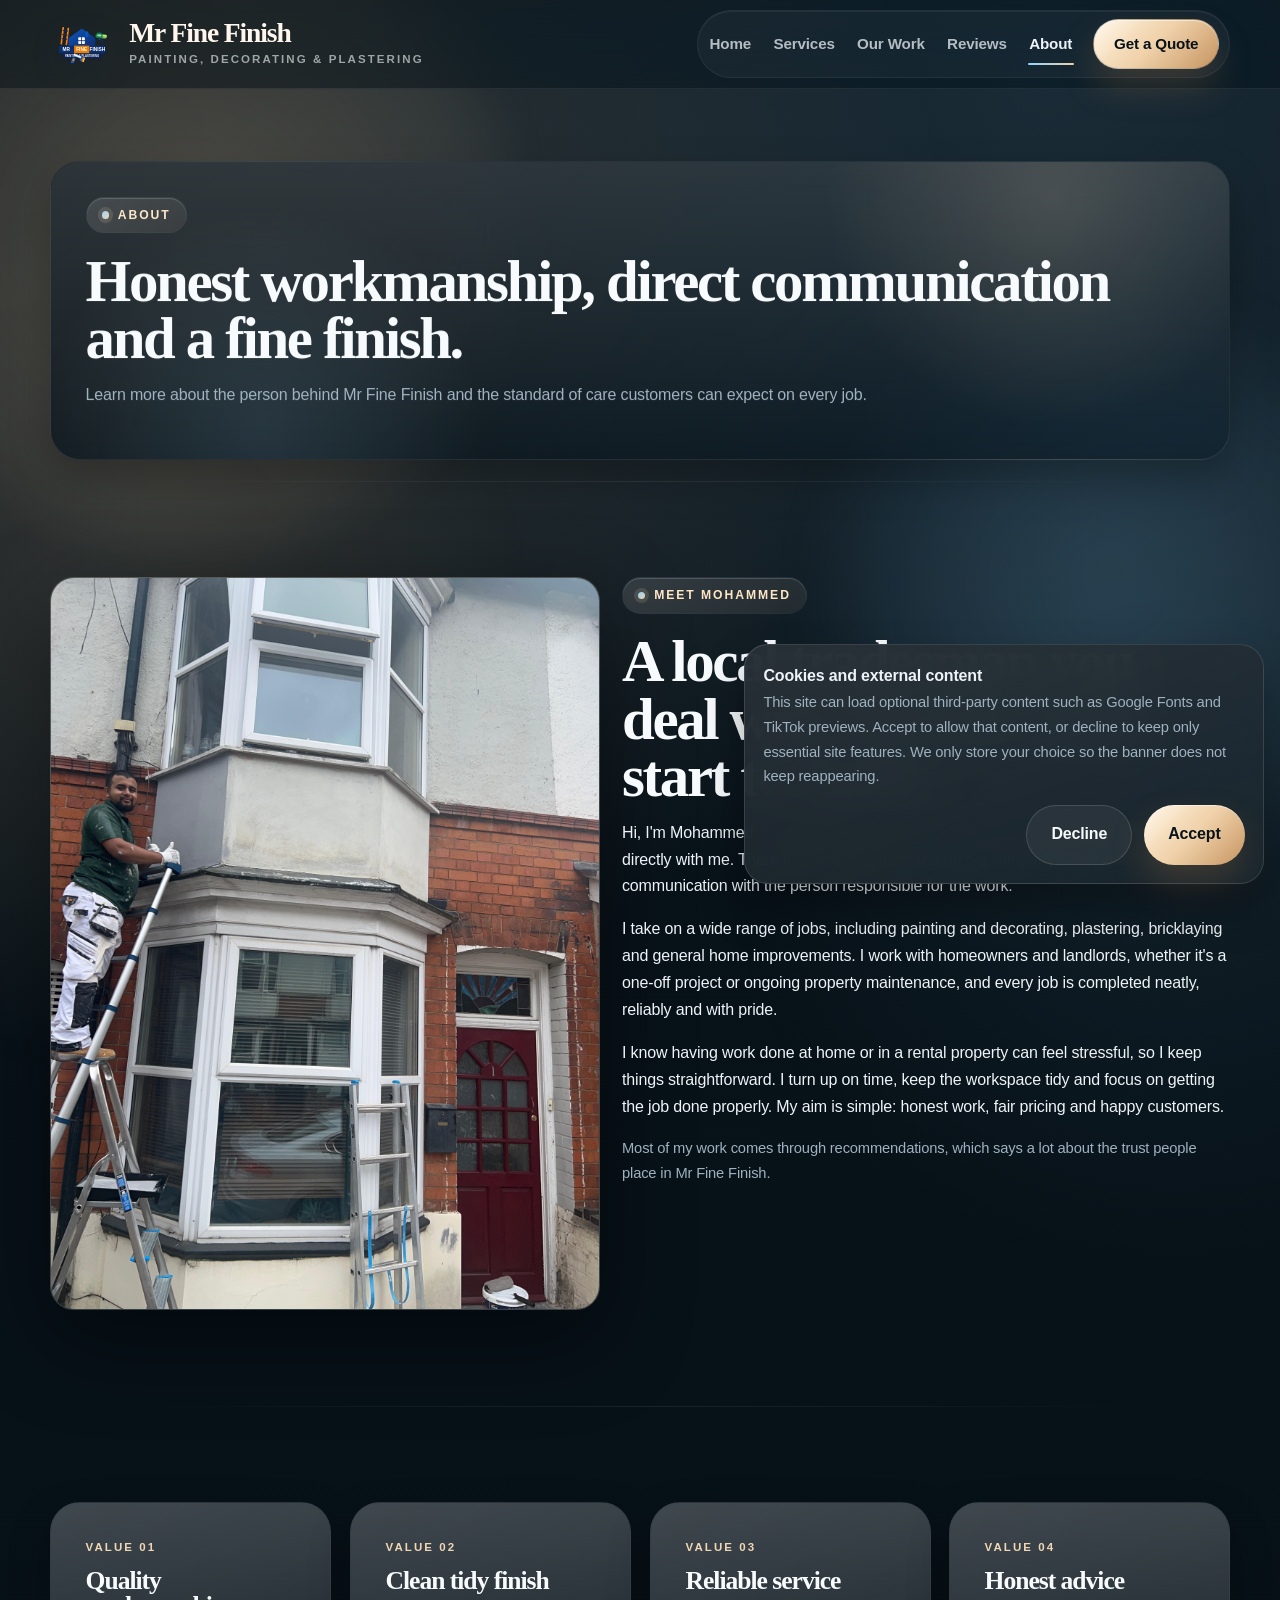
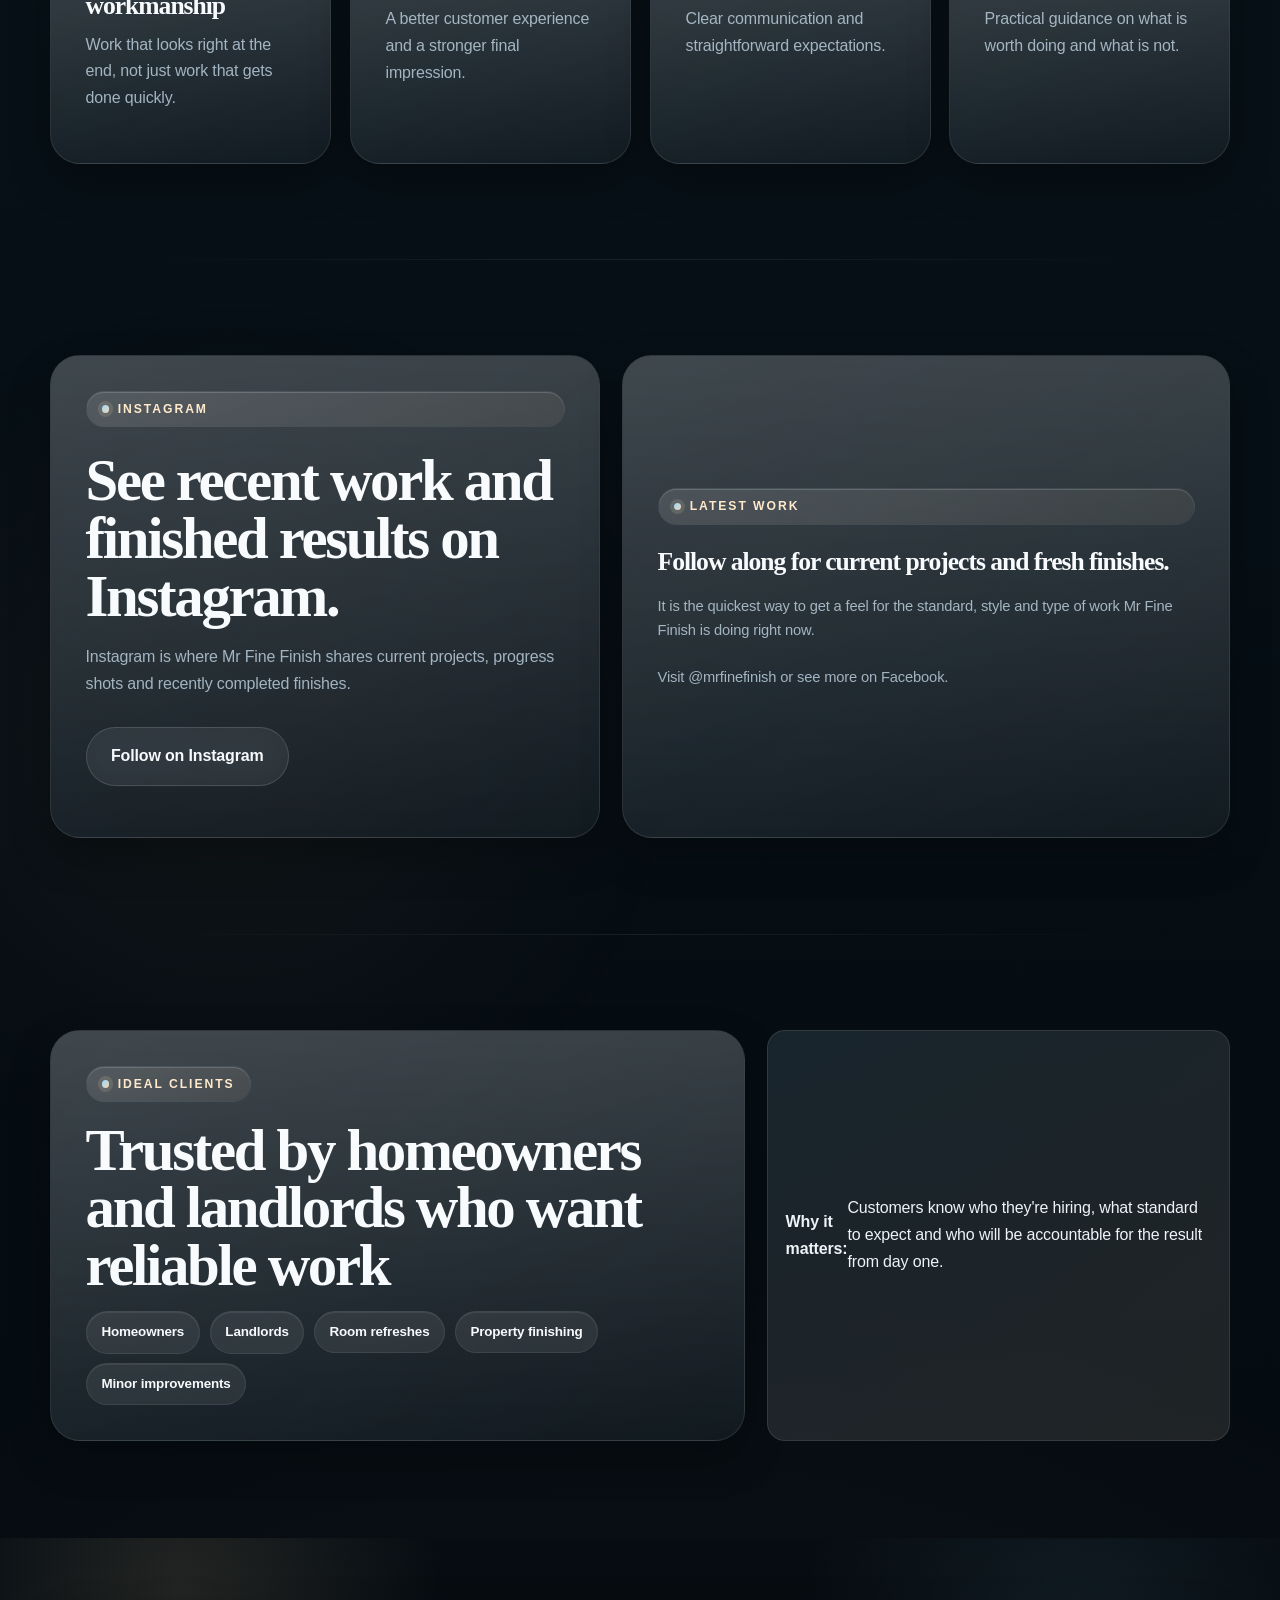
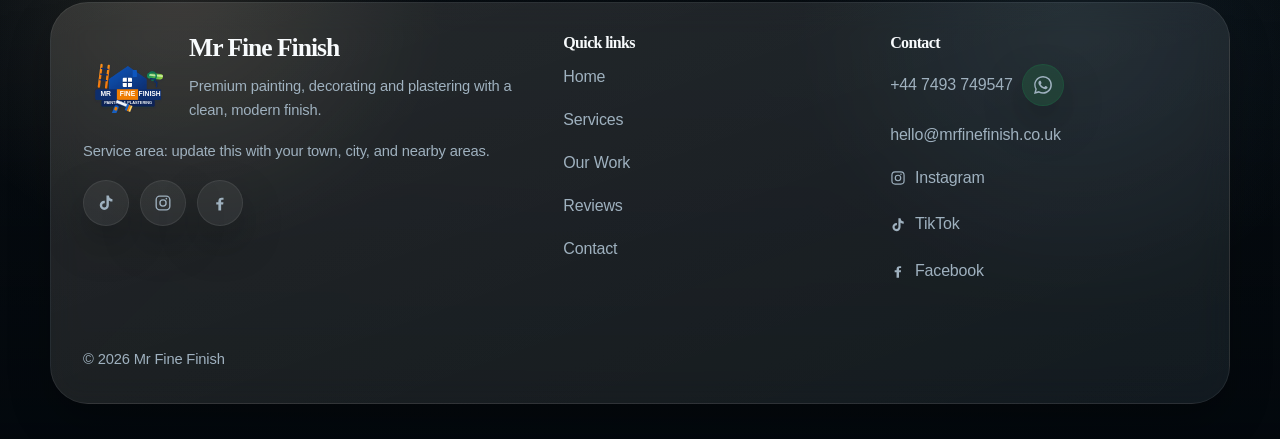
==== commit b5532ab4: "cookie message" ====
--- a/about.html
+++ b/about.html
@@ -6,9 +6,9 @@
   <title>About | Mr Fine Finish</title>
   <meta name="description" content="Meet Mohammed, the owner of Mr Fine Finish, and learn about the reliable, tidy approach behind the business.">
   <link rel="icon" href="assets/favicon.svg" type="image/svg+xml">
-  <link rel="preconnect" href="https://fonts.googleapis.com">
-  <link rel="preconnect" href="https://fonts.gstatic.com" crossorigin>
-  <link href="https://fonts.googleapis.com/css2?family=Cormorant+Garamond:wght@500;600;700&family=Manrope:wght@400;500;600;700;800&display=swap" rel="stylesheet">
+  <link data-cookie-rel="preconnect" data-cookie-href="https://fonts.googleapis.com">
+  <link data-cookie-rel="preconnect" data-cookie-href="https://fonts.gstatic.com" crossorigin>
+  <link data-cookie-rel="stylesheet" data-cookie-href="https://fonts.googleapis.com/css2?family=Cormorant+Garamond:wght@500;600;700&family=Manrope:wght@400;500;600;700;800&display=swap">
   <link rel="stylesheet" href="css/styles.css">
 </head>
 <body class="page-about">
--- a/css/styles.css
+++ b/css/styles.css
@@ -1373,6 +1373,53 @@
   border: 1px solid rgba(255, 255, 255, 0.1);
 }
 
+.cookie-banner {
+  position: fixed;
+  right: 1rem;
+  bottom: 1rem;
+  z-index: 80;
+  width: min(100% - 2rem, 520px);
+  display: grid;
+  gap: 1rem;
+  padding: 1.15rem;
+  border-radius: 24px;
+  border: 1px solid rgba(255, 255, 255, 0.12);
+  background:
+    linear-gradient(160deg, rgba(255, 255, 255, 0.12), rgba(255, 255, 255, 0.04)),
+    linear-gradient(135deg, rgba(7, 17, 24, 0.96), rgba(15, 28, 37, 0.94));
+  box-shadow: 0 24px 44px rgba(0, 0, 0, 0.34);
+  backdrop-filter: blur(20px);
+  transition: opacity 0.22s ease, transform 0.22s ease;
+}
+
+.cookie-banner.is-hidden {
+  opacity: 0;
+  transform: translateY(10px);
+}
+
+.cookie-banner__copy p {
+  margin-bottom: 0;
+}
+
+.cookie-banner__actions {
+  display: flex;
+  flex-wrap: wrap;
+  gap: 0.75rem;
+  justify-content: flex-end;
+}
+
+.consent-embed-placeholder {
+  display: grid;
+  gap: 0.55rem;
+  align-content: center;
+  justify-items: start;
+  min-height: 180px;
+}
+
+.consent-embed-placeholder p {
+  margin-bottom: 0;
+}
+
 body:not(.is-ready) .topbar,
 body:not(.is-ready) main,
 body:not(.is-ready) .footer {
@@ -1606,6 +1653,22 @@
     flex-direction: column;
   }
 
+  .cookie-banner {
+    right: 0.6rem;
+    bottom: 0.6rem;
+    width: calc(100% - 1.2rem);
+    padding: 1rem;
+    border-radius: 20px;
+  }
+
+  .cookie-banner__actions {
+    justify-content: stretch;
+  }
+
+  .cookie-banner__actions .button {
+    width: 100%;
+  }
+
   .panel:hover,
   .card:hover,
   .service-card:hover,
